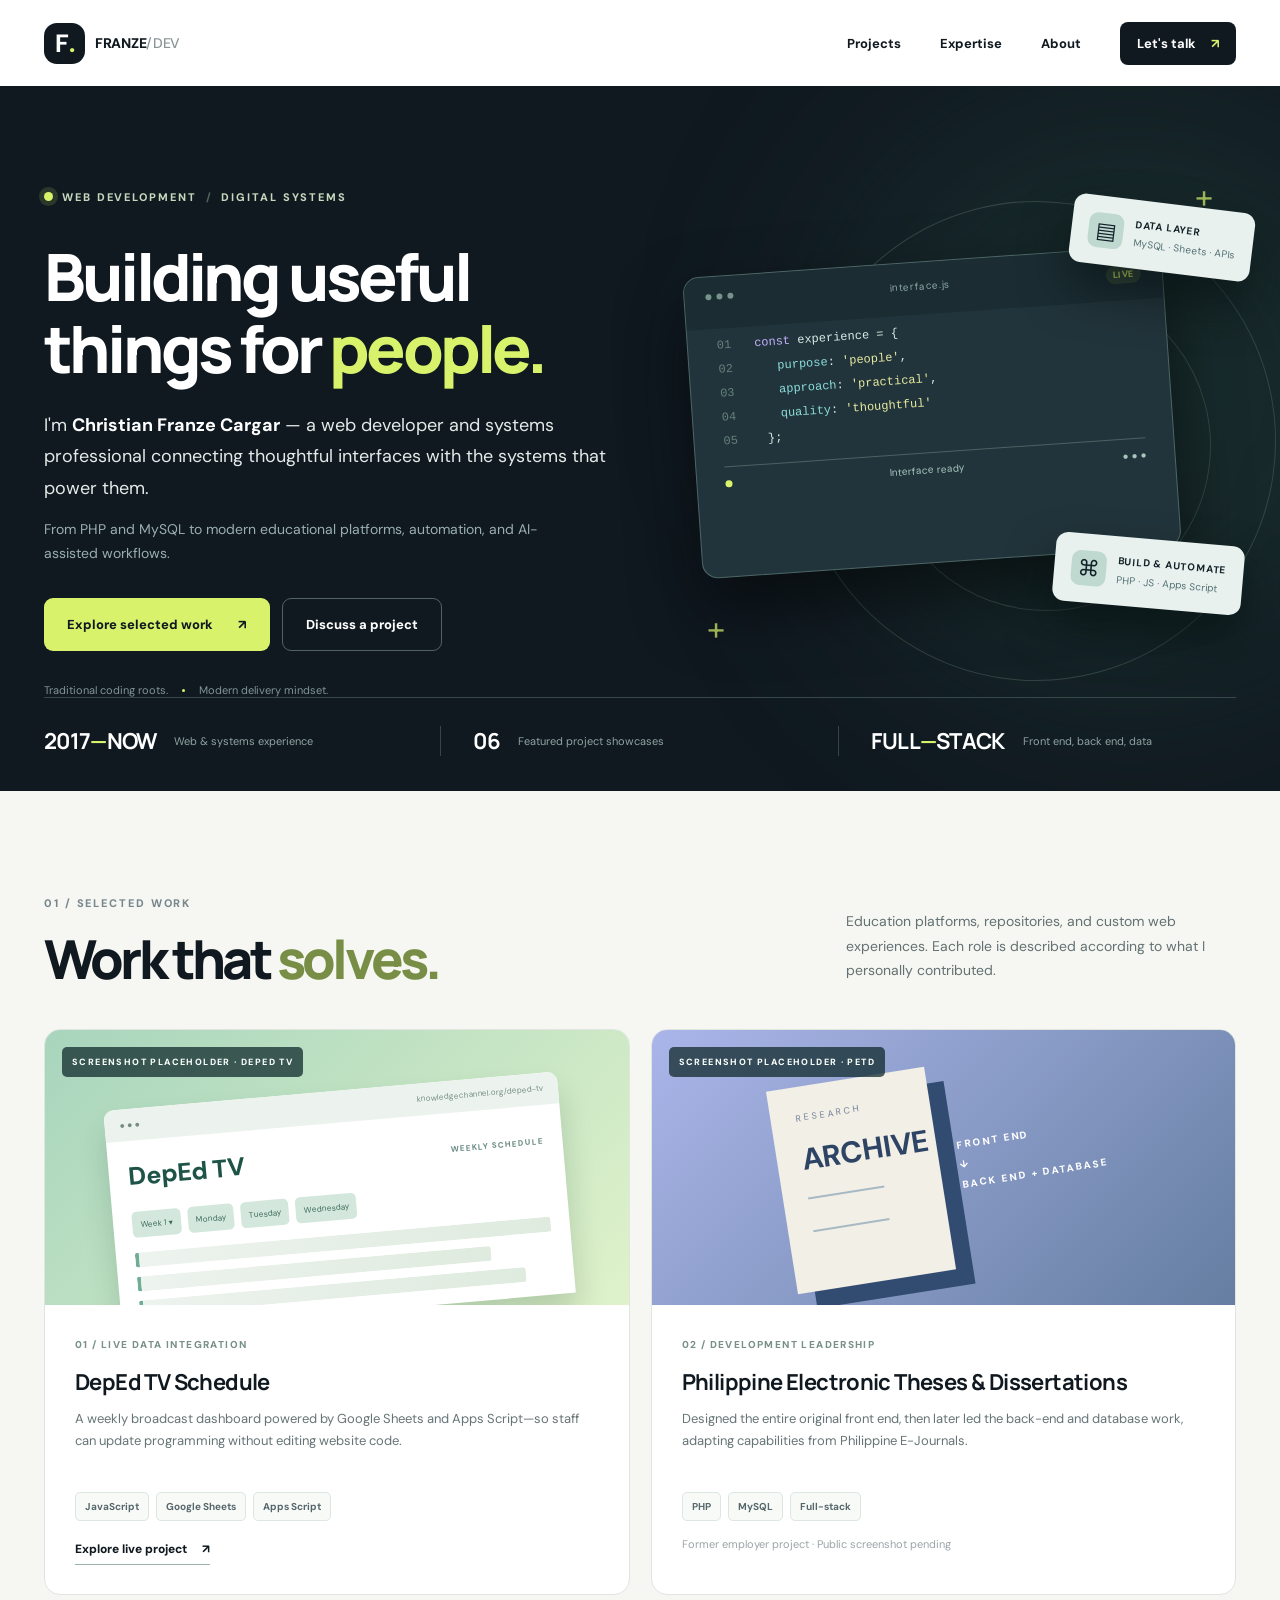
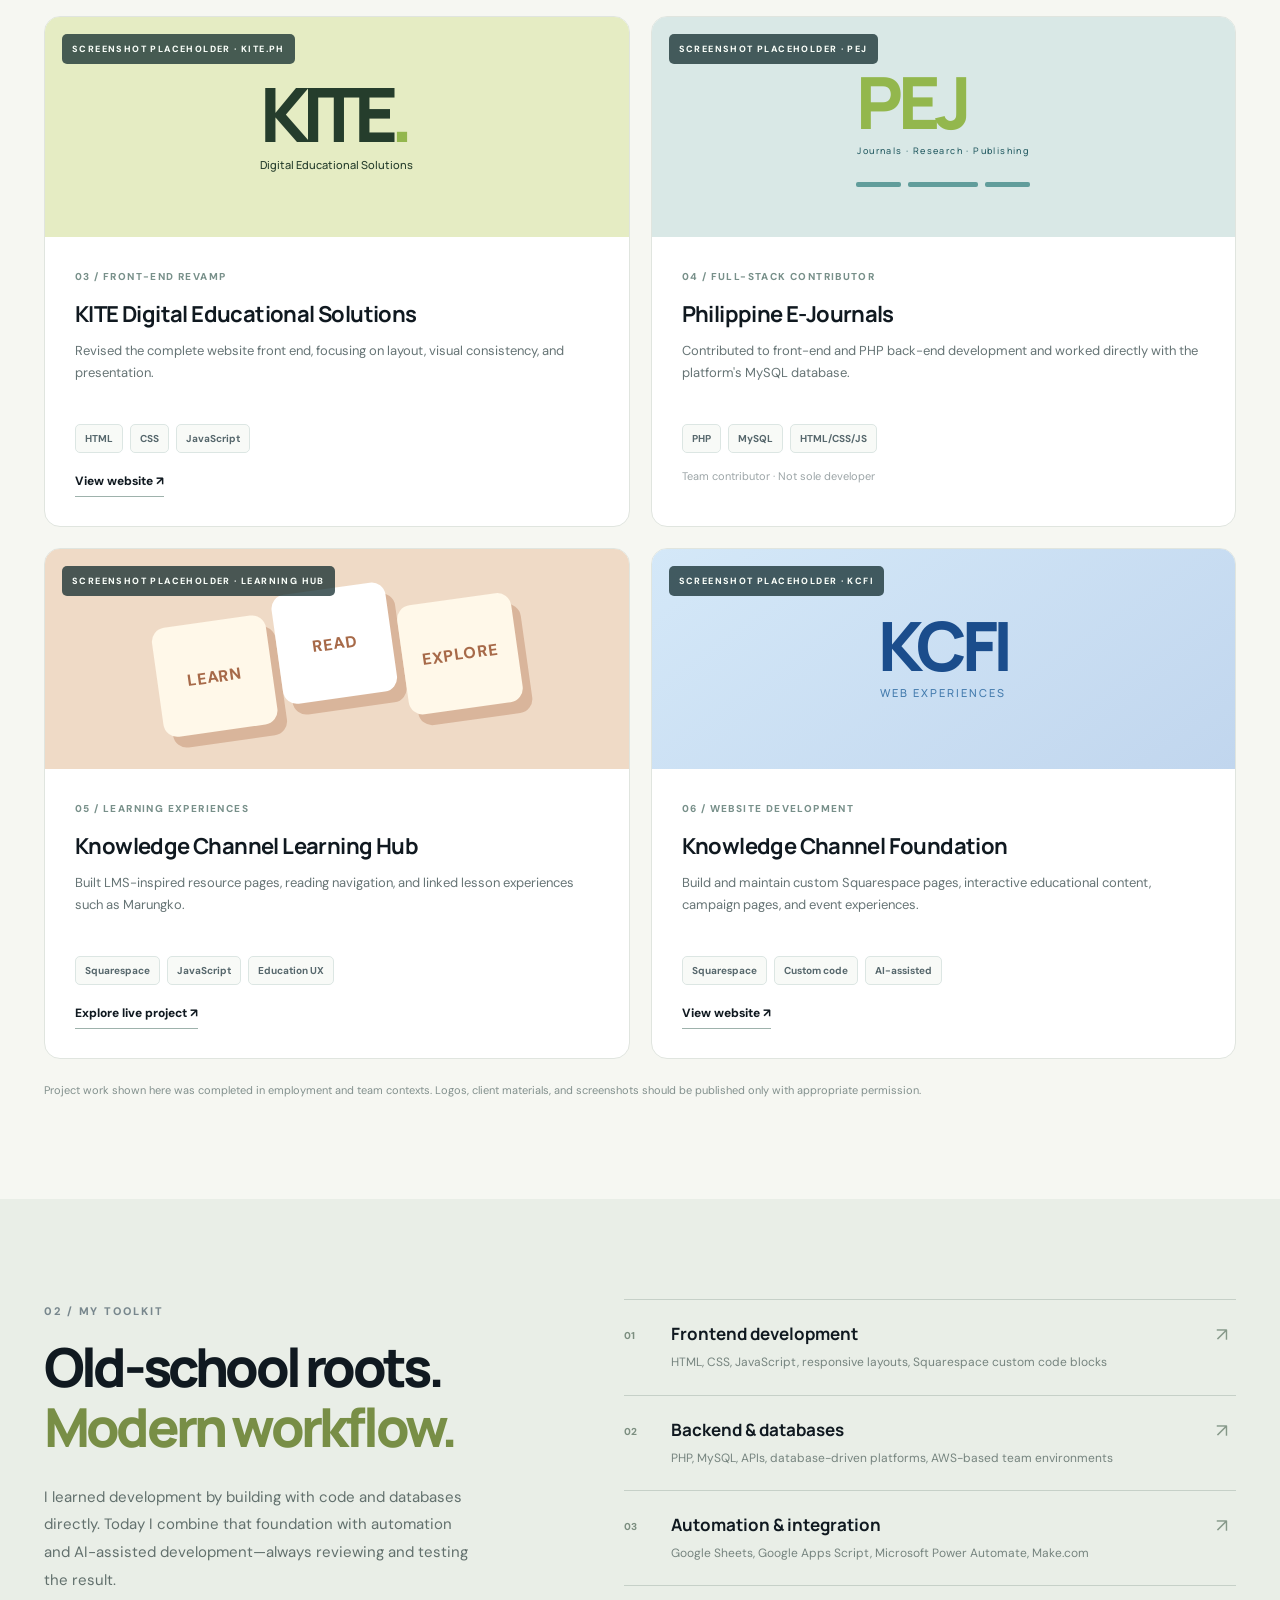
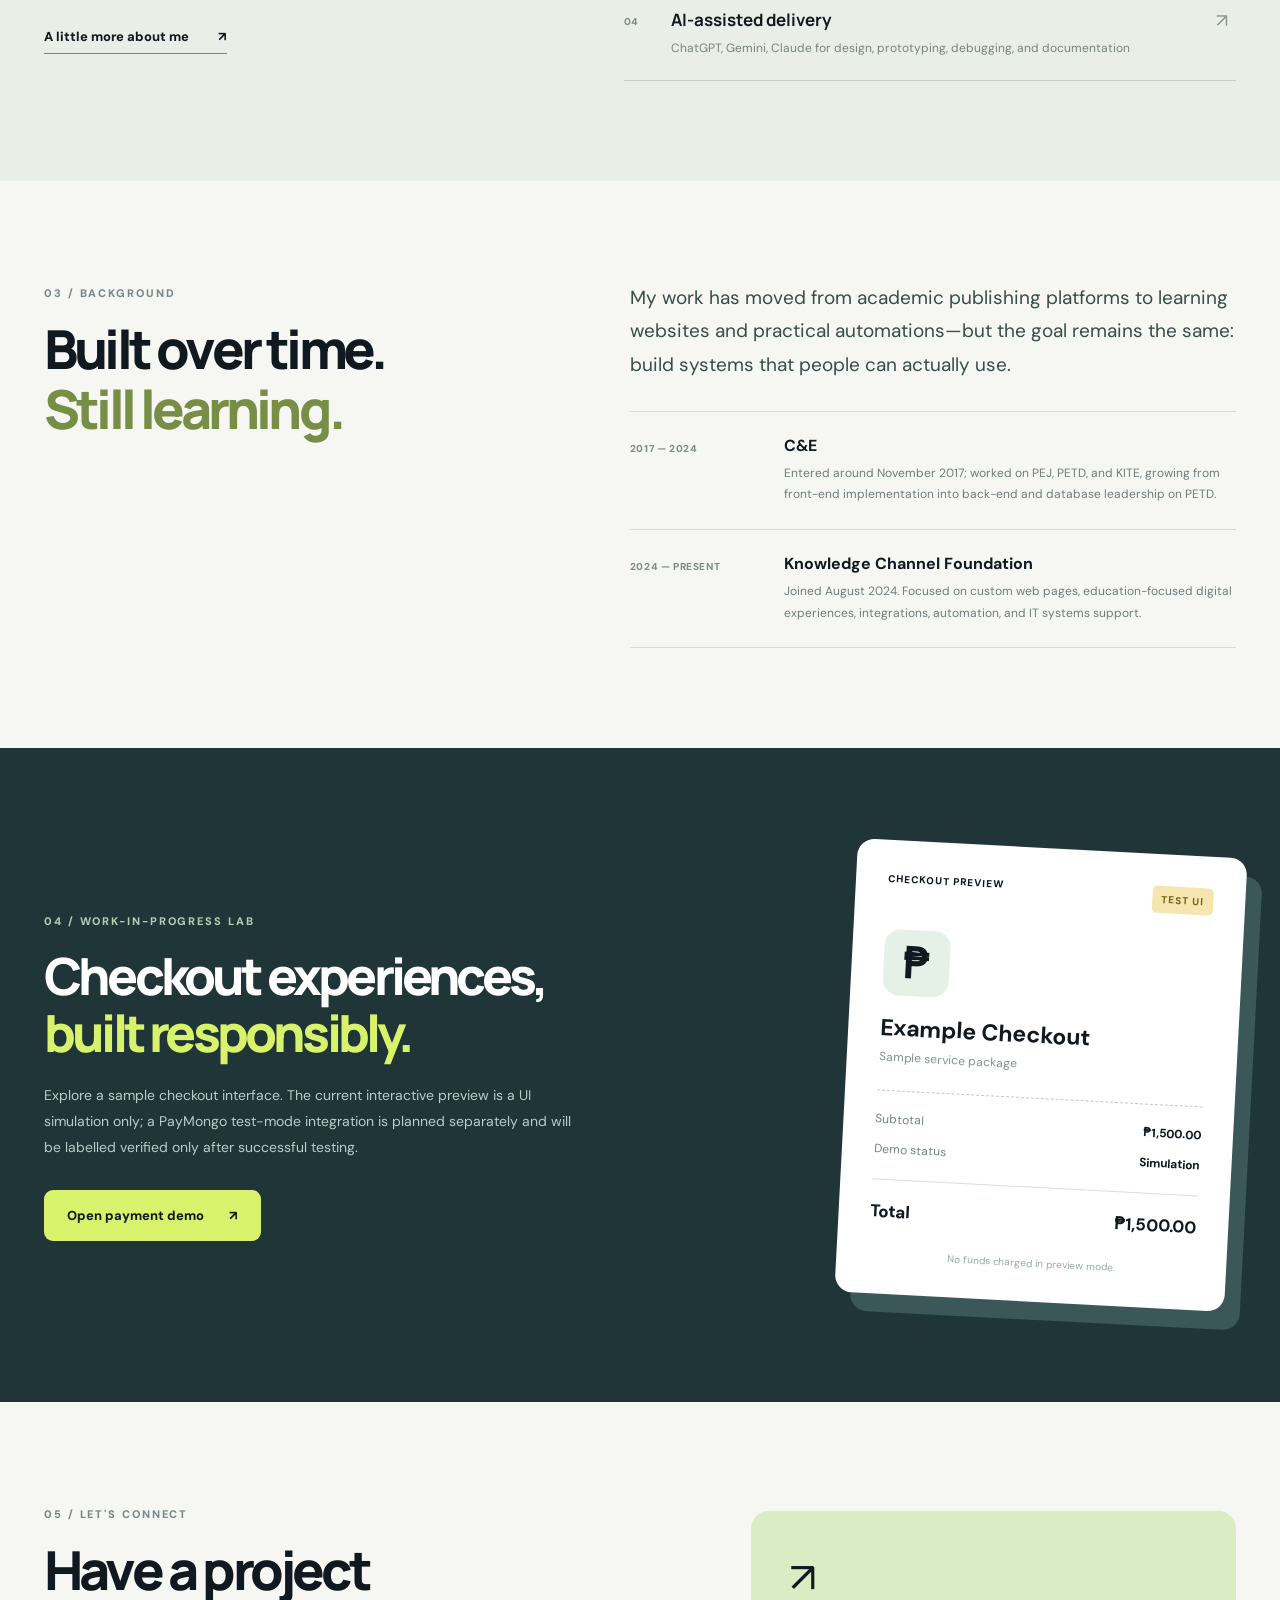
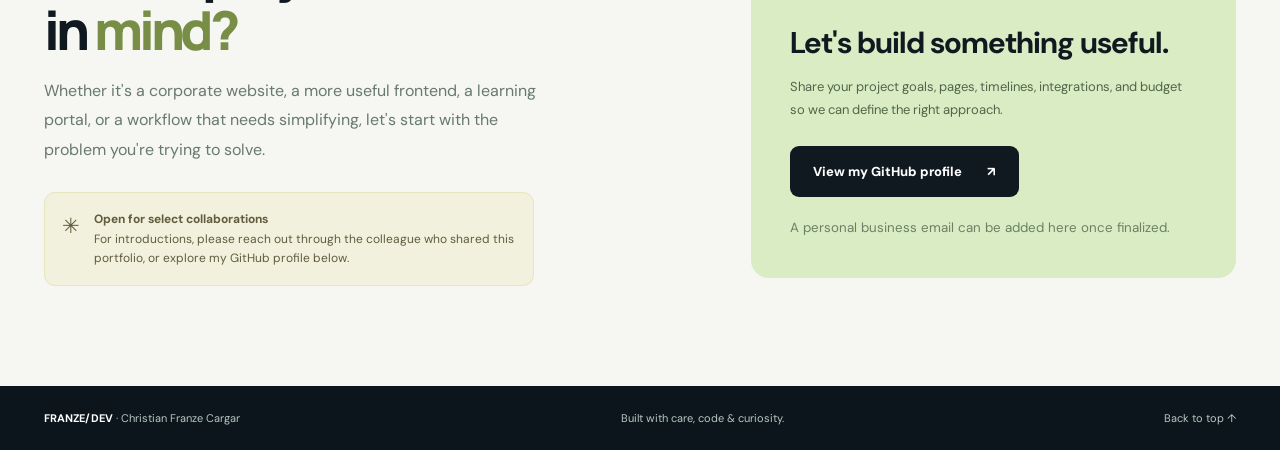
==== index.html @ 3c088926 "Initial portfolio website deployment" ====
<!doctype html>
<html lang="en">
<head>
  <meta charset="utf-8" />
  <meta name="viewport" content="width=device-width, initial-scale=1" />
  <meta name="theme-color" content="#101920" />
  <meta name="description" content="Christian Franze Cargar — web development, educational platforms, and automation. A selected portfolio of full-stack web work and digital systems." />
  <title>Christian Franze Cargar · Web Systems & Development</title>
  <link rel="stylesheet" href="assets/styles.css" />
  <script src="assets/main.js" defer></script>
</head>
<body>
  <a class="skip-link" href="#main">Skip to main content</a>
  <header class="site-header">
    <div class="shell header-inner">
      <a class="wordmark" href="#top" aria-label="Franze Cargar, home"><span class="brand-icon">F<span class="brand-dot">.</span></span><span>FRANZE<span class="thin">/DEV</span></span></a>
      <nav aria-label="Primary navigation" class="main-nav">
        <a href="#work">Projects</a>
        <a href="#expertise">Expertise</a>
        <a href="#about">About</a>
        <a class="nav-contact" href="#contact">Let's talk <span aria-hidden="true">↗</span></a>
      </nav>
      <button class="menu-toggle" type="button" aria-label="Open navigation" aria-expanded="false"><span></span><span></span><span></span></button>
    </div>
  </header>
  <main id="main">
    <section class="hero" id="top">
      <div class="shell hero-grid">
        <div class="hero-text">
          <div class="eyebrow"><span class="live-dot"></span> WEB DEVELOPMENT <span class="slash">/</span> DIGITAL SYSTEMS</div>
          <h1>Building useful<br/>things for <em>people.</em></h1>
          <p class="hero-lead">I'm <strong>Christian Franze Cargar</strong> — a web developer and systems professional connecting thoughtful interfaces with the systems that power them.</p>
          <p class="hero-sub">From PHP and MySQL to modern educational platforms, automation, and AI-assisted workflows.</p>
          <div class="hero-actions"><a class="btn btn-accent" href="#work">Explore selected work <span aria-hidden="true">↗</span></a><a class="btn btn-ghost" href="#contact">Discuss a project</a></div>
          <div class="hero-mini"><span>Traditional coding roots.</span><span class="mini-sep"></span><span>Modern delivery mindset.</span></div>
        </div>
        <div class="hero-art" aria-label="Illustration showing connected interfaces, automation and database layers">
          <div class="art-orbit orbit-one"></div><div class="art-orbit orbit-two"></div>
          <div class="visual-card visual-front"><div class="visual-top"><span class="tiny-dots"><i></i><i></i><i></i></span><span>interface.js</span><span class="lime-pill">LIVE</span></div><div class="code-line"><b>01</b><span class="code-purple">const</span> experience = {</div><div class="code-line"><b>02</b> &nbsp; <span class="code-blue">purpose</span>: <span class="code-yellow">'people'</span>,</div><div class="code-line"><b>03</b> &nbsp; <span class="code-blue">approach</span>: <span class="code-yellow">'practical'</span>,</div><div class="code-line"><b>04</b> &nbsp; <span class="code-blue">quality</span>: <span class="code-yellow">'thoughtful'</span></div><div class="code-line"><b>05</b> };</div><div class="visual-rule"></div><div class="visual-footer"><span class="signal"></span> Interface ready <span>● ● ●</span></div></div>
          <div class="visual-floating visual-database"><span class="bubble-icon">▤</span><div><strong>DATA LAYER</strong><small>MySQL · Sheets · APIs</small></div></div>
          <div class="visual-floating visual-build"><span class="bubble-icon">⌘</span><div><strong>BUILD & AUTOMATE</strong><small>PHP · JS · Apps Script</small></div></div>
          <span class="art-corner plus-one">+</span><span class="art-corner plus-two">+</span>
        </div>
      </div>
      <div class="shell metrics-bar" aria-label="Career highlights"><div><strong>2017<span>—</span>NOW</strong><small>Web & systems experience</small></div><div><strong>06</strong><small>Featured project showcases</small></div><div><strong>FULL<span>—</span>STACK</strong><small>Front end, back end, data</small></div></div>
    </section>

    <section id="work" class="section work-section">
      <div class="shell">
        <div class="section-top"><div><span class="section-kicker">01 / SELECTED WORK</span><h2>Work that <em>solves.</em></h2></div><p>Education platforms, repositories, and custom web experiences. Each role is described according to what I personally contributed.</p></div>
        <div class="featured-grid">
          <article class="project-card featured featured-green">
            <div class="project-preview preview-schedule"><div class="preview-label">SCREENSHOT PLACEHOLDER · DEPED TV</div><div class="schedule-faux"><div class="fake-browser"><span>● ● ●</span> <small>knowledgechannel.org/deped-tv</small></div><div class="fake-schedule-head">DepEd TV <span>WEEKLY SCHEDULE</span></div><div class="fake-filter"><i>Week 1 ▾</i><i>Monday</i><i>Tuesday</i><i>Wednesday</i></div><div class="fake-lines"><span></span><span></span><span></span></div></div></div>
            <div class="project-body"><span class="project-index">01 / LIVE DATA INTEGRATION</span><h3>DepEd TV Schedule</h3><p>A weekly broadcast dashboard powered by Google Sheets and Apps Script—so staff can update programming without editing website code.</p><div class="chipset"><span>JavaScript</span><span>Google Sheets</span><span>Apps Script</span></div><a class="project-link" target="_blank" rel="noopener noreferrer" href="https://www.knowledgechannel.org/deped-tv">Explore live project <span aria-hidden="true">↗</span></a></div>
          </article>
          <article class="project-card featured featured-blue">
            <div class="project-preview preview-petd"><div class="preview-label">SCREENSHOT PLACEHOLDER · PETD</div><div class="petd-symbol"><div class="petd-cover"><span>RESEARCH</span><strong>ARCHIVE</strong><div class="petd-lines"></div></div><div class="petd-side">FRONT END<br/>↓<br/>BACK END + DATABASE</div></div></div>
            <div class="project-body"><span class="project-index">02 / DEVELOPMENT LEADERSHIP</span><h3>Philippine Electronic Theses & Dissertations</h3><p>Designed the entire original front end, then later led the back-end and database work, adapting capabilities from Philippine E-Journals.</p><div class="chipset"><span>PHP</span><span>MySQL</span><span>Full-stack</span></div><span class="project-note">Former employer project · Public screenshot pending</span></div>
          </article>
        </div>
        <div class="projects-grid">
          <article class="project-card"><div class="project-preview preview-kite"><div class="preview-label">SCREENSHOT PLACEHOLDER · KITE.PH</div><div class="showcase-type">KITE<span>.</span><small>Digital Educational Solutions</small></div></div><div class="project-body"><span class="project-index">03 / FRONT-END REVAMP</span><h3>KITE Digital Educational Solutions</h3><p>Revised the complete website front end, focusing on layout, visual consistency, and presentation.</p><div class="chipset"><span>HTML</span><span>CSS</span><span>JavaScript</span></div><a href="https://kite.ph" target="_blank" rel="noopener noreferrer" class="project-link">View website ↗</a></div></article>
          <article class="project-card"><div class="project-preview preview-pej"><div class="preview-label">SCREENSHOT PLACEHOLDER · PEJ</div><div class="showcase-type research-type"><span>PEJ</span><small>Journals · Research · Publishing</small><div class="research-bars"><i></i><i></i><i></i></div></div></div><div class="project-body"><span class="project-index">04 / FULL-STACK CONTRIBUTOR</span><h3>Philippine E-Journals</h3><p>Contributed to front-end and PHP back-end development and worked directly with the platform's MySQL database.</p><div class="chipset"><span>PHP</span><span>MySQL</span><span>HTML/CSS/JS</span></div><span class="project-note">Team contributor · Not sole developer</span></div></article>
          <article class="project-card"><div class="project-preview preview-learning"><div class="preview-label">SCREENSHOT PLACEHOLDER · LEARNING HUB</div><div class="learning-tiles"><span>LEARN</span><span>READ</span><span>EXPLORE</span></div></div><div class="project-body"><span class="project-index">05 / LEARNING EXPERIENCES</span><h3>Knowledge Channel Learning Hub</h3><p>Built LMS-inspired resource pages, reading navigation, and linked lesson experiences such as Marungko.</p><div class="chipset"><span>Squarespace</span><span>JavaScript</span><span>Education UX</span></div><a href="https://www.knowledgechannel.org/learning-hub" target="_blank" rel="noopener noreferrer" class="project-link">Explore live project ↗</a></div></article>
          <article class="project-card"><div class="project-preview preview-kcfi"><div class="preview-label">SCREENSHOT PLACEHOLDER · KCFI</div><div class="showcase-type kcfi-type">KCFI<small>WEB EXPERIENCES</small></div></div><div class="project-body"><span class="project-index">06 / WEBSITE DEVELOPMENT</span><h3>Knowledge Channel Foundation</h3><p>Build and maintain custom Squarespace pages, interactive educational content, campaign pages, and event experiences.</p><div class="chipset"><span>Squarespace</span><span>Custom code</span><span>AI-assisted</span></div><a href="https://www.knowledgechannel.org" target="_blank" rel="noopener noreferrer" class="project-link">View website ↗</a></div></article>
        </div>
        <p class="portfolio-disclaimer">Project work shown here was completed in employment and team contexts. Logos, client materials, and screenshots should be published only with appropriate permission.</p>
      </div>
    </section>

    <section id="expertise" class="section expertise-section"><div class="shell expertise-layout"><div><span class="section-kicker">02 / MY TOOLKIT</span><h2>Old-school roots.<br/><em>Modern workflow.</em></h2><p>I learned development by building with code and databases directly. Today I combine that foundation with automation and AI-assisted development—always reviewing and testing the result.</p><a class="text-link" href="#about">A little more about me <span>↗</span></a></div><div class="expertise-list"><div class="skill-row"><span>01</span><div><h3>Frontend development</h3><p>HTML, CSS, JavaScript, responsive layouts, Squarespace custom code blocks</p></div><b>↗</b></div><div class="skill-row"><span>02</span><div><h3>Backend & databases</h3><p>PHP, MySQL, APIs, database-driven platforms, AWS-based team environments</p></div><b>↗</b></div><div class="skill-row"><span>03</span><div><h3>Automation & integration</h3><p>Google Sheets, Google Apps Script, Microsoft Power Automate, Make.com</p></div><b>↗</b></div><div class="skill-row"><span>04</span><div><h3>AI-assisted delivery</h3><p>ChatGPT, Gemini, Claude for design, prototyping, debugging, and documentation</p></div><b>↗</b></div></div></div></section>

    <section id="about" class="section about-section"><div class="shell about-grid"><div><span class="section-kicker">03 / BACKGROUND</span><h2>Built over time.<br/><em>Still learning.</em></h2></div><div><p class="about-lead">My work has moved from academic publishing platforms to learning websites and practical automations—but the goal remains the same: build systems that people can actually use.</p><div class="timeline"><div class="timeline-item"><span>2017 — 2024</span><div><h3>C&E</h3><p>Entered around November 2017; worked on PEJ, PETD, and KITE, growing from front-end implementation into back-end and database leadership on PETD.</p></div></div><div class="timeline-item"><span>2024 — PRESENT</span><div><h3>Knowledge Channel Foundation</h3><p>Joined August 2024. Focused on custom web pages, education-focused digital experiences, integrations, automation, and IT systems support.</p></div></div></div></div></div></section>

    <section class="section payment-strip" id="demo"><div class="shell demo-grid"><div><span class="section-kicker section-kicker-light">04 / WORK-IN-PROGRESS LAB</span><h2>Checkout experiences,<br/><em>built responsibly.</em></h2><p>Explore a sample checkout interface. The current interactive preview is a UI simulation only; a PayMongo test-mode integration is planned separately and will be labelled verified only after successful testing.</p><a class="btn btn-accent" href="payment-demo/">Open payment demo <span aria-hidden="true">↗</span></a></div><div class="demo-receipt"><div class="receipt-head"><span>CHECKOUT PREVIEW</span><span class="test-status">TEST UI</span></div><div class="receipt-symbol">₱</div><h3>Example Checkout</h3><p>Sample service package</p><div class="receipt-divider"></div><div class="receipt-line"><span>Subtotal</span><strong>₱1,500.00</strong></div><div class="receipt-line"><span>Demo status</span><strong>Simulation</strong></div><div class="receipt-total"><span>Total</span><strong>₱1,500.00</strong></div><div class="receipt-foot">No funds charged in preview mode.</div></div></div></section>

    <section class="section contact-section" id="contact"><div class="shell contact-layout"><div><span class="section-kicker">05 / LET'S CONNECT</span><h2>Have a project<br/>in <em>mind?</em></h2><p>Whether it's a corporate website, a more useful frontend, a learning portal, or a workflow that needs simplifying, let's start with the problem you're trying to solve.</p><div class="contact-warning"><span aria-hidden="true">✳</span><div><strong>Open for select collaborations</strong><br/>For introductions, please reach out through the colleague who shared this portfolio, or explore my GitHub profile below.</div></div></div><div class="contact-card"><div class="contact-card-icon">↗</div><h3>Let's build something useful.</h3><p>Share your project goals, pages, timelines, integrations, and budget so we can define the right approach.</p><a href="https://github.com/Franze-Cargar" target="_blank" rel="noopener noreferrer" class="btn btn-dark">View my GitHub profile <span>↗</span></a><small>A personal business email can be added here once finalized.</small></div></div></section>
  </main>
  <footer class="footer"><div class="shell footer-inner"><span><strong>FRANZE/DEV</strong> · Christian Franze Cargar</span><span>Built with care, code & curiosity.</span><a href="#top">Back to top ↑</a></div></footer>
</body>
</html>
---- assets/styles.css ----
@import url('https://fonts.googleapis.com/css2?family=DM+Sans:wght@400;500;600;700;800&family=Manrope:wght@400;500;600;700;800&display=swap');
:root{--ink:#101920;--navy:#142128;--lime:#d8f36b;--paper:#f6f7f2;--muted:#637077;--line:#dce2dd;--white:#fff;--radius:24px;scroll-behavior:smooth}
*{box-sizing:border-box}body{margin:0;color:var(--ink);background:var(--paper);font-family:'DM Sans',Arial,sans-serif;-webkit-font-smoothing:antialiased}a{color:inherit;text-decoration:none}button{font:inherit}.shell{width:min(1200px,calc(100% - 88px));margin:0 auto}.skip-link{position:absolute;top:-100px;background:var(--lime);color:var(--ink);padding:12px;z-index:99}.skip-link:focus{top:0}a:focus-visible,button:focus-visible{outline:3px solid #8baf2f;outline-offset:4px}
.site-header{height:86px;position:relative;z-index:20;background:#fff}.header-inner{display:flex;align-items:center;justify-content:space-between;height:100%}.wordmark{display:inline-flex;align-items:center;gap:10px;font-weight:800;font-size:14px;letter-spacing:-.3px}.brand-icon{width:41px;height:41px;display:flex;align-items:center;justify-content:center;border-radius:13px;background:var(--ink);color:white;font-size:25px}.brand-dot{color:var(--lime)}.thin{font-weight:500;color:#8a9495}.main-nav{display:flex;gap:39px;align-items:center}.main-nav>a{font-size:13px;font-weight:700}.main-nav>a:hover{color:#6d842e}.main-nav .nav-contact{background:var(--ink);color:white;padding:13px 17px;border-radius:8px}.nav-contact span{margin-left:12px;color:var(--lime)}.menu-toggle{display:none}
.hero{background:var(--ink);color:#fff;overflow:hidden;padding:85px 0 0;position:relative}.hero::before{content:'';position:absolute;width:600px;height:600px;border-radius:50%;background:#2f5a4b44;filter:blur(100px);right:-150px;top:10px;pointer-events:none}.hero-grid{display:grid;grid-template-columns:1.06fr .94fr;min-height:510px;position:relative;gap:35px}.hero-text{position:relative;z-index:2;padding-top:14px}.eyebrow,.section-kicker{display:inline-flex;align-items:center;gap:9px;font-size:11px;font-weight:800;letter-spacing:1.9px;text-transform:uppercase;color:#78878d}.eyebrow{color:#c5d7bd}.live-dot{width:9px;height:9px;border-radius:50%;background:var(--lime);box-shadow:0 0 0 5px #d8f36b22}.slash{color:#51665d}.hero h1,h2{font-family:Manrope,Arial,sans-serif;letter-spacing:-3.8px;line-height:1.11}.hero h1{font-size:clamp(45px,5.1vw,76px);margin:34px 0 25px;font-weight:800;white-space:nowrap}.hero h1 em,.section h2 em{font-style:normal;color:var(--lime)}.hero-lead{max-width:565px;font-size:18px;line-height:1.75;color:#e3eae8;margin:0 0 14px}.hero-lead strong{color:white}.hero-sub{color:#9aafad;font-size:14px;line-height:1.7;max-width:515px;margin:0}.hero-actions{display:flex;gap:12px;margin:32px 0}.btn{display:inline-flex;align-items:center;justify-content:center;gap:25px;padding:17px 23px;border-radius:9px;font-size:13px;font-weight:800;transition:transform .2s,background .2s}.btn:hover{transform:translateY(-2px)}.btn-accent{background:var(--lime);color:var(--ink)}.btn-accent:hover{background:#e7ff8b}.btn-ghost{border:1px solid #516266;color:white}.btn-ghost:hover{background:#ffffff16}.hero-mini{display:flex;gap:14px;color:#819593;font-size:11px;align-items:center}.mini-sep{height:3px;width:3px;border-radius:50%;background:var(--lime)}
.hero-art{position:relative;min-height:470px;align-self:stretch}.art-orbit{position:absolute;border:1px solid #435850;border-radius:50%;transform:rotate(30deg);opacity:.65}.orbit-one{width:480px;height:480px;top:30px;right:-40px}.orbit-two{width:330px;height:330px;top:110px;right:25px}.visual-card{position:absolute;top:90px;left:0;width:min(100%,480px);height:302px;background:#22343b;border:1px solid #4c6666;border-radius:16px;box-shadow:0 30px 65px #0008;transform:rotate(-4deg);overflow:hidden}.visual-top{display:flex;justify-content:space-between;padding:17px 21px;background:#1b2d33;font-size:10px;color:#8da6a4;letter-spacing:.6px}.tiny-dots{display:flex;gap:5px}.tiny-dots i{width:6px;height:6px;background:#75928b;border-radius:50%;display:block}.lime-pill{border-radius:30px;background:#d8f36b22;color:var(--lime);font-size:9px;padding:3px 7px;font-weight:800}.code-line{padding:10px 29px 0;font-family:Consolas,monospace;color:#d9ebe7;white-space:nowrap;font-size:12px}.code-line:first-of-type{margin-top:15px}.code-line b{color:#65817c;font-weight:400;margin-right:23px}.code-purple{color:#c3b0ff}.code-blue{color:#8bdddb}.code-yellow{color:#e7eaa0}.visual-rule{height:1px;background:#4b6163;margin:18px 28px 10px}.visual-footer{font-size:10px;padding:0 28px;color:#a7c5bd;display:flex;align-items:center;gap:8px;justify-content:space-between}.signal{width:7px;height:7px;border-radius:50%;background:var(--lime)}.visual-floating{position:absolute;display:flex;gap:11px;align-items:center;padding:17px;border-radius:12px;background:#e8f1ee;color:#132229;box-shadow:0 25px 45px #07101199}.visual-floating strong{display:block;font-size:10px;letter-spacing:.8px}.visual-floating small{font-size:10px;color:#547074}.visual-database{top:32px;right:-17px;transform:rotate(7deg)}.visual-build{bottom:89px;right:-7px;transform:rotate(5deg)}.bubble-icon{width:35px;height:35px;border-radius:9px;background:#bfd9d0;display:grid;place-items:center;font-size:22px}.art-corner{position:absolute;color:var(--lime);font-size:33px;opacity:.7}.plus-one{left:15px;bottom:47px}.plus-two{right:23px;top:4px}.metrics-bar{display:grid;grid-template-columns:repeat(3,1fr);border-top:1px solid #37484b;position:relative;z-index:2;padding:28px 0 35px}.metrics-bar>div{display:flex;align-items:center;gap:18px;border-right:1px solid #34454b;padding-left:32px}.metrics-bar>div:first-child{padding-left:0}.metrics-bar>div:last-child{border:0}.metrics-bar strong{font-family:Manrope;font-size:22px;letter-spacing:-.7px}.metrics-bar strong span{color:var(--lime)}.metrics-bar small{color:#8fa4a1;font-size:11px;line-height:1.35}
.section{padding:100px 0}.section-top{display:flex;justify-content:space-between;gap:60px;align-items:end;margin-bottom:40px}.section h2{font-size:clamp(40px,4.2vw,57px);margin:17px 0 0;font-weight:800}.section h2 em{color:#788e46}.section-top p{max-width:390px;margin:0 0 6px;color:#637173;line-height:1.75;font-size:14px}.featured-grid{display:grid;grid-template-columns:repeat(2,1fr);gap:21px}.projects-grid{display:grid;grid-template-columns:repeat(2,1fr);gap:21px;margin-top:21px}.project-card{background:white;border:1px solid #e0e5df;border-radius:16px;overflow:hidden;transition:transform .25s,box-shadow .25s}.project-card:hover{transform:translateY(-5px);box-shadow:0 24px 40px #0f1f1820}.project-preview{height:220px;position:relative;overflow:hidden;display:flex;justify-content:center;align-items:center}.featured .project-preview{height:275px}.preview-label{position:absolute;top:17px;left:17px;z-index:5;font-size:9px;font-weight:800;letter-spacing:1.4px;border-radius:5px;padding:9px 10px;color:#fafffa;background:#10292cbd}.preview-schedule{background:linear-gradient(135deg,#a8d5bd,#dff2ca)}.schedule-faux{background:white;width:78%;border-radius:10px 10px 0 0;transform:rotate(-5deg) translateY(35px);box-shadow:0 20px 30px #13351f2e;min-height:210px;overflow:hidden}.fake-browser{background:#ecf3ee;font-size:9px;padding:10px 15px;display:flex;justify-content:space-between;color:#768d86}.fake-browser small{font-size:8px}.fake-schedule-head{padding:19px;font-size:25px;color:#1e5448;font-weight:800;display:flex;justify-content:space-between;align-items:center}.fake-schedule-head span{font-size:8px;letter-spacing:1px;color:#6c8c85}.fake-filter{display:flex;gap:7px;padding:0 19px}.fake-filter i{background:#d4e7dc;padding:8px;font-style:normal;border-radius:5px;font-size:8px;color:#3b6b5a}.fake-lines{display:grid;gap:9px;padding:15px 19px}.fake-lines span{height:15px;background:linear-gradient(90deg,#edf3ee,#dfebdf);border-left:4px solid #70ad96;border-radius:3px}.fake-lines span:nth-child(2){width:85%}.fake-lines span:nth-child(3){width:93%}.preview-petd{background:linear-gradient(135deg,#aab5e9,#657ea1)}.petd-symbol{display:flex;align-items:center;gap:20px;transform:rotate(-9deg)}.petd-cover{height:205px;width:160px;background:#f2efe7;box-shadow:17px 17px 0 #324b70;padding:25px;display:flex;flex-direction:column}.petd-cover span{font-size:9px;letter-spacing:3px;color:#718198}.petd-cover strong{font-size:30px;line-height:1.2;color:#2e4464;margin-top:18px}.petd-lines{width:70%;height:35px;border-top:2px solid #a7bac4;border-bottom:2px solid #a7bac4;margin-top:20px}.petd-side{font-size:10px;color:white;font-weight:800;letter-spacing:2px;line-height:2}.project-body{padding:27px 30px 29px}.project-index{font-size:10px;letter-spacing:1.4px;color:#78908a;font-weight:800}.project-body h3{font-family:Manrope;font-size:22px;line-height:1.32;letter-spacing:-.6px;margin:15px 0 11px}.project-body p{line-height:1.7;color:#667475;font-size:13px;margin:0;min-height:65px}.chipset{display:flex;gap:7px;flex-wrap:wrap;margin:19px 0 16px}.chipset span{font-size:10px;color:#56676c;border:1px solid #dce6e3;border-radius:5px;padding:7px 9px;font-weight:700;background:#f8faf7}.project-link{display:inline-flex;font-size:12px;font-weight:800;gap:15px;border-bottom:1px solid #9eb2ac;padding-bottom:7px}.project-link:hover{color:#5f8336}.project-note{color:#9ca5a7;font-size:11px;display:block;margin:4px 0}.preview-kite{background:#e5ecc3}.showcase-type{font-weight:800;font-family:Manrope;font-size:75px;letter-spacing:-8px;color:#253d2c;line-height:1}.showcase-type>span{color:#93b74d}.showcase-type small{display:block;font-size:11px;letter-spacing:0;font-weight:500;text-align:center;margin:8px 0}.preview-pej{background:#d9e8e6}.research-type{font-size:72px;letter-spacing:-5px;color:#275d64;display:flex;flex-direction:column}.research-type small{font-size:9px;letter-spacing:1.4px}.research-bars{display:flex;gap:7px;margin:19px auto 0}.research-bars i{height:5px;width:45px;border-radius:2px;background:#619d9b}.research-bars i:nth-child(2){width:70px}.preview-learning{background:#efdac6}.learning-tiles{display:flex;gap:8px;transform:rotate(-8deg)}.learning-tiles span{display:grid;place-items:center;background:#fff8e9;border-radius:14px;box-shadow:8px 12px 0 #ba82616b;width:115px;height:110px;font-weight:800;letter-spacing:1px;color:#a76a49}.learning-tiles span:nth-child(2){transform:translateY(-16px);background:#fff}.learning-tiles span:nth-child(3){transform:translateY(12px)}.preview-kcfi{background:linear-gradient(145deg,#d4e8f8,#c1d6ee)}.kcfi-type{color:#1b4d8c;font-size:68px;letter-spacing:-5px}.kcfi-type small{letter-spacing:2px;color:#457cae}.portfolio-disclaimer{font-size:11px;color:#82908d;line-height:1.6;margin:23px 0 0}
.expertise-section{background:#e9eee7}.expertise-layout{display:grid;grid-template-columns:.9fr 1.1fr;gap:80px}.expertise-layout>div:first-child>p{font-size:15px;line-height:1.85;color:#62706d;margin:27px 0 30px;max-width:430px}.text-link{font-size:13px;font-weight:800;border-bottom:1px solid #718774;padding-bottom:8px}.text-link span{margin-left:26px}.expertise-list{border-top:1px solid #c6d0c8}.skill-row{display:grid;grid-template-columns:35px 1fr 20px;gap:12px;padding:22px 0;border-bottom:1px solid #c6d0c8}.skill-row>span{color:#7c8e80;font-size:10px;font-weight:800;margin-top:7px}.skill-row h3{font-size:17px;margin:0 0 8px;font-family:Manrope}.skill-row p{color:#76847f;margin:0;font-size:12px;line-height:1.6}.skill-row b{font-size:19px;font-weight:400;color:#869889}
.about-grid{display:grid;grid-template-columns:.9fr 1.1fr;gap:90px}.about-lead{font-size:19px;line-height:1.75;margin:0 0 30px;color:#374c4b}.timeline{border-top:1px solid #d2ddd6}.timeline-item{display:grid;grid-template-columns:130px 1fr;gap:24px;padding:23px 0;border-bottom:1px solid #d2ddd6}.timeline-item>span{font-size:10px;color:#7b8c85;font-weight:800;letter-spacing:.6px;margin-top:7px}.timeline-item h3{font-size:16px;margin:0 0 7px}.timeline-item p{font-size:12px;line-height:1.8;color:#6e7c7c;margin:0}
.payment-strip{background:#203537;color:#fff;overflow:hidden}.section-kicker-light{color:#b5cbb6}.payment-strip h2{font-size:clamp(38px,4vw,55px)}.payment-strip h2 em{color:var(--lime)}.demo-grid{display:grid;grid-template-columns:1fr .75fr;gap:70px;align-items:center}.demo-grid>div:first-child p{color:#b8cdca;line-height:1.85;max-width:540px;font-size:14px;margin:22px 0 30px}.demo-receipt{margin-left:auto;max-width:390px;width:100%;background:white;color:var(--ink);border-radius:17px;padding:32px;box-shadow:16px 18px 0 #3b5758;transform:rotate(3deg)}.receipt-head{display:flex;justify-content:space-between;font-weight:800;font-size:10px;letter-spacing:1px}.test-status{background:#f5e5af;color:#7c6418;padding:7px 9px;border-radius:5px}.receipt-symbol{font-size:42px;background:#e5f1e6;width:66px;height:66px;border-radius:16px;display:grid;place-items:center;margin:30px 0 17px;font-weight:800}.demo-receipt h3{font-size:23px;margin:0 0 7px}.demo-receipt p{font-size:12px;color:#81918f;margin:0}.receipt-divider{border-top:1px dashed #bdcbc6;margin:25px 0 20px}.receipt-line,.receipt-total{display:flex;justify-content:space-between;align-items:center;font-size:12px;margin:14px 0}.receipt-line span{color:#72847d}.receipt-total{border-top:1px solid #d6e0db;margin-top:22px;padding-top:20px;font-size:17px;font-weight:800}.receipt-foot{font-size:10px;text-align:center;color:#98a9a4;margin-top:27px}
.contact-layout{display:grid;grid-template-columns:1fr .8fr;gap:100px;align-items:center}.contact-layout>div:first-child>p{color:#687873;line-height:1.85;max-width:500px}.contact-warning{display:flex;align-items:flex-start;gap:14px;background:#f1f1dd;border:1px solid #e6e5bd;border-radius:11px;padding:17px;color:#605c3d;font-size:12px;line-height:1.6;max-width:490px;margin-top:28px}.contact-warning span{font-size:21px}.contact-card{padding:39px;background:#d9ecc3;border-radius:18px}.contact-card-icon{font-size:42px;margin-bottom:18px}.contact-card h3{font-size:30px;letter-spacing:-1px;line-height:1.3;margin:0 0 13px}.contact-card p{font-size:13px;line-height:1.8;color:#50664a;margin:0 0 25px}.btn-dark{background:var(--ink);color:white}.contact-card small{display:block;margin-top:20px;color:#6a8165;line-height:1.6}
.footer{background:#0c151b;color:#b7c8c6;padding:25px 0}.footer-inner{display:flex;justify-content:space-between;gap:20px;font-size:11px}.footer-inner strong{color:#fff}.footer a:hover{color:var(--lime)}
@media(max-width:1040px){.shell{width:min(100% - 48px,1200px)}.hero h1{font-size:clamp(40px,5vw,58px)}.hero-art{transform:scale(.85);transform-origin:center left}.visual-database{right:-45px}.hero-grid{gap:0}.hero-lead{font-size:16px}.expertise-layout,.about-grid{gap:45px}}
@media(max-width:760px){.shell{width:calc(100% - 38px)}.site-header{height:72px}.menu-toggle{display:flex;width:42px;height:42px;background:#f3f5ef;border:0;border-radius:8px;flex-direction:column;gap:5px;align-items:center;justify-content:center}.menu-toggle span{height:2px;width:18px;background:#18302d}.main-nav{display:none;position:absolute;top:72px;left:0;width:100%;background:white;padding:20px 22px;flex-direction:column;align-items:stretch;gap:19px;box-shadow:0 12px 14px #0002}.main-nav.open{display:flex}.main-nav .nav-contact{width:max-content}.hero{padding:55px 0 0}.hero-grid{display:flex;flex-direction:column;min-height:0}.hero h1{font-size:clamp(40px,9vw,66px);white-space:normal;letter-spacing:-2.6px}.hero-text{padding-top:0}.hero-art{margin-top:25px;min-height:350px;transform:scale(.78);transform-origin:top left;width:118%}.visual-card{top:40px}.visual-build{bottom:22px}.visual-database{right:9px;top:5px}.metrics-bar{padding:18px 0;gap:8px}.metrics-bar>div{flex-direction:column;align-items:start;padding-left:9px;gap:2px}.metrics-bar strong{font-size:14px}.metrics-bar small{font-size:9px}.section{padding:70px 0}.section-top,.expertise-layout,.about-grid,.demo-grid,.contact-layout{display:grid;grid-template-columns:1fr;gap:28px}.section-top{margin-bottom:30px}.section h2{letter-spacing:-2px;font-size:clamp(37px,8vw,49px)}.featured-grid,.projects-grid{grid-template-columns:1fr}.featured .project-preview{height:235px}.project-preview{height:205px}.expertise-layout{gap:40px}.demo-receipt{margin:15px auto 10px;transform:rotate(1.5deg)}.contact-layout{gap:35px}.footer-inner{flex-wrap:wrap;justify-content:start}.about-lead{font-size:16px}}
@media(max-width:400px){.hero-actions{flex-wrap:wrap}.btn{width:100%}.hero-art{transform:scale(.67);min-height:300px;width:140%}.hero-mini{flex-wrap:wrap}.learning-tiles span{width:97px;height:90px}.timeline-item{grid-template-columns:105px 1fr;gap:10px}.fake-schedule-head{font-size:21px}}
@media(prefers-reduced-motion:reduce){:root{scroll-behavior:auto}*,*:before,*:after{transition:none!important;animation:none!important}}
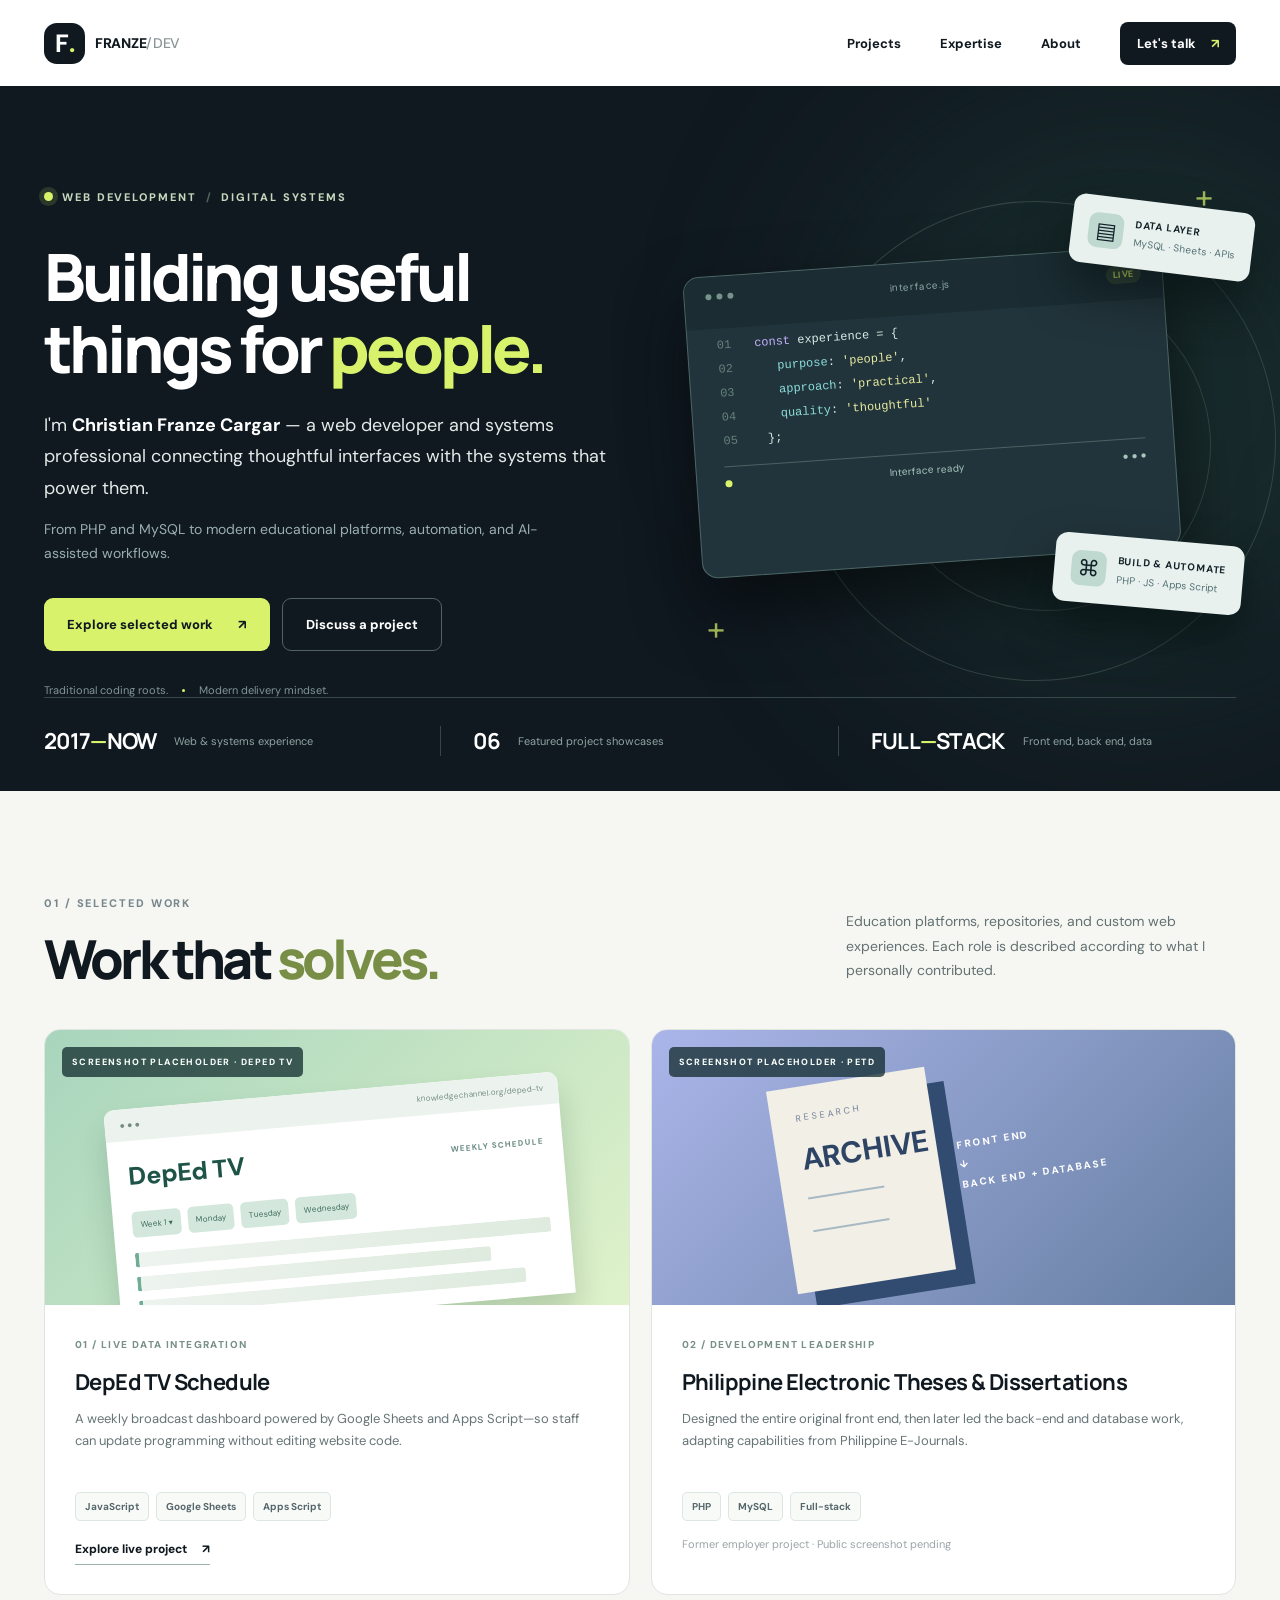
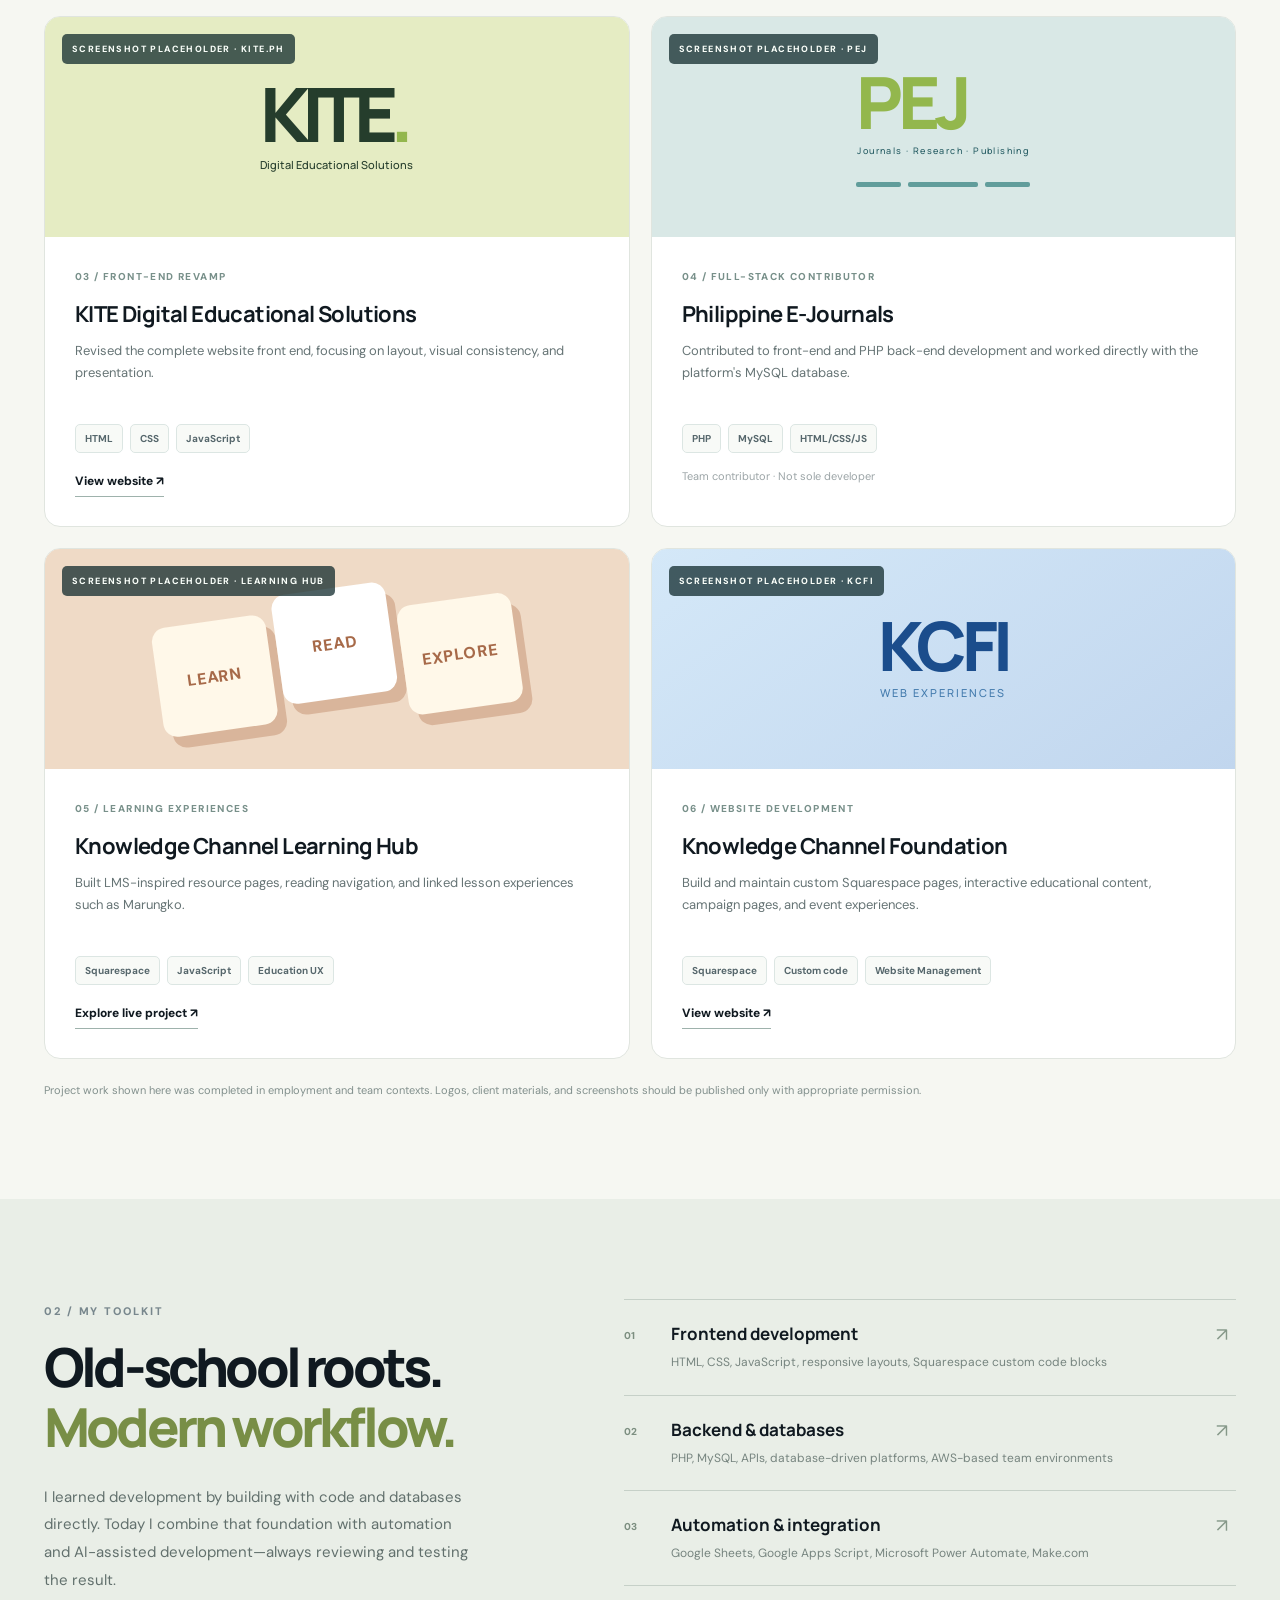
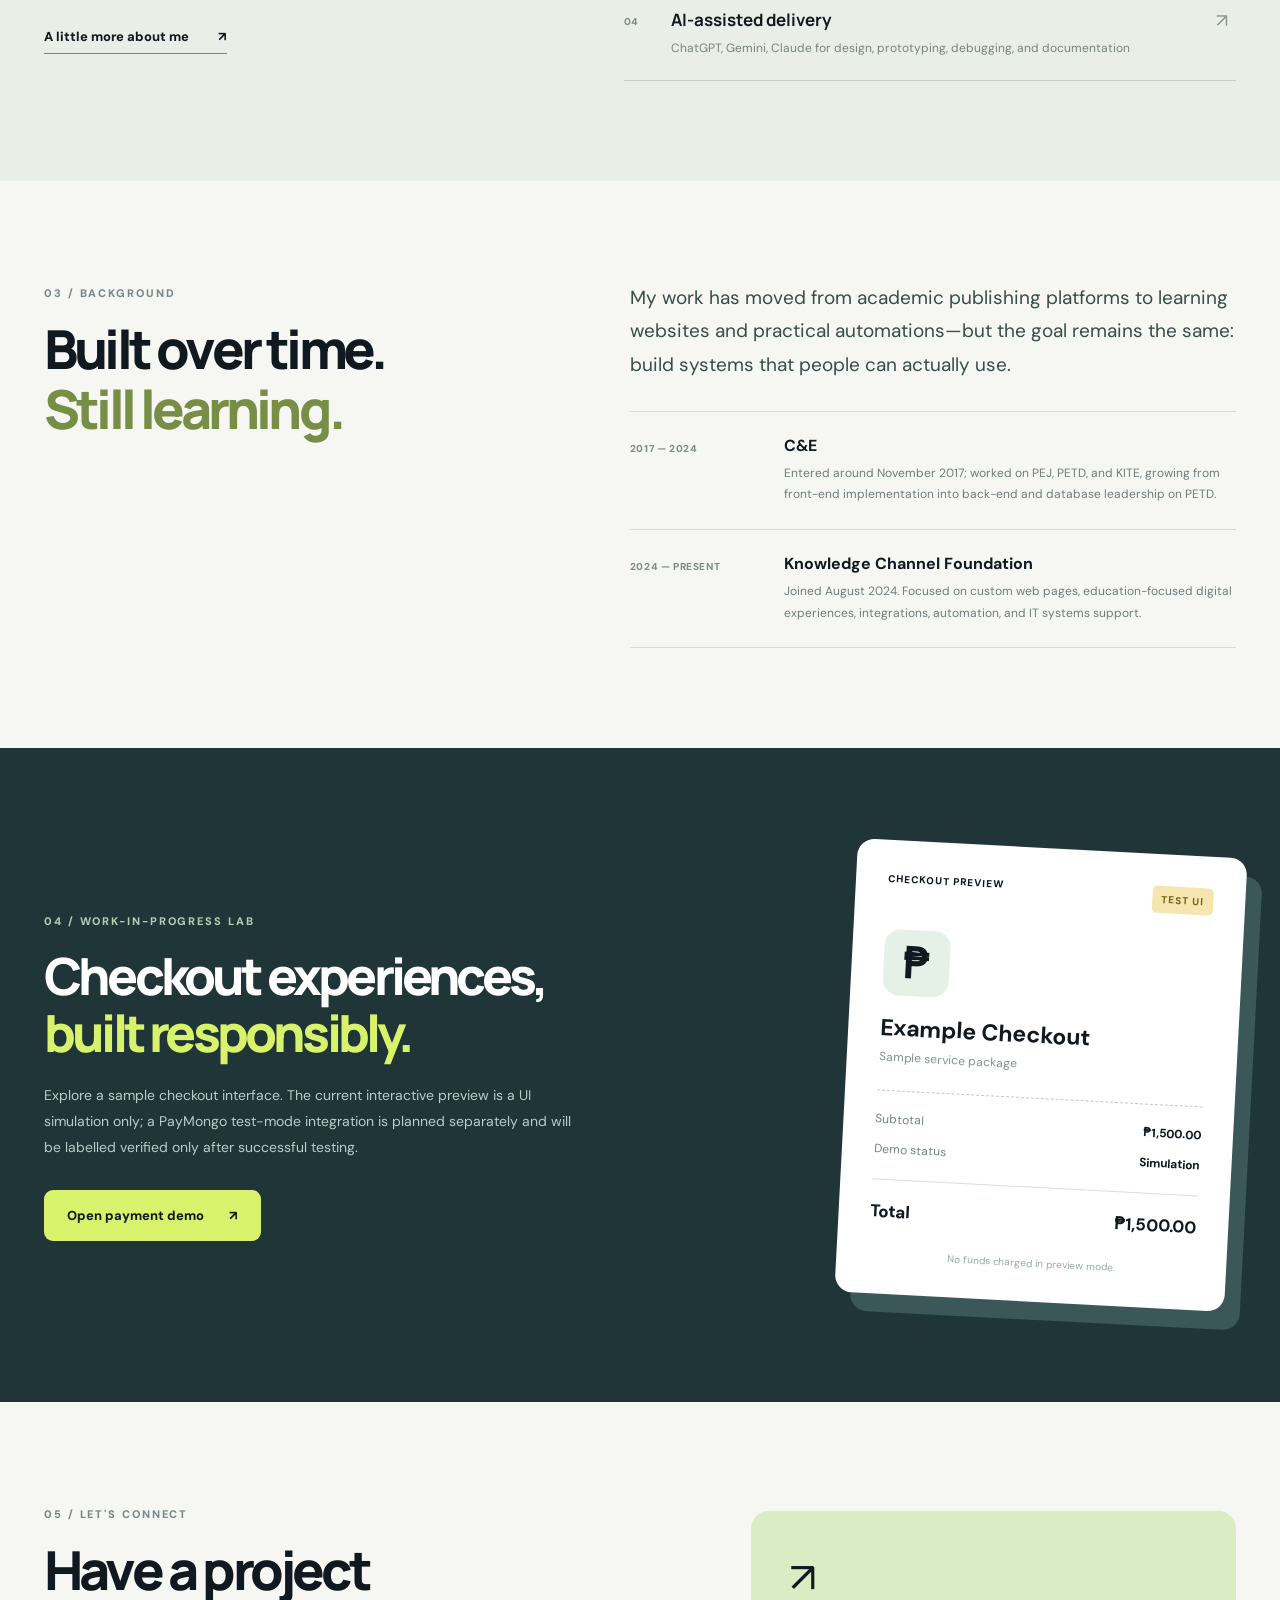
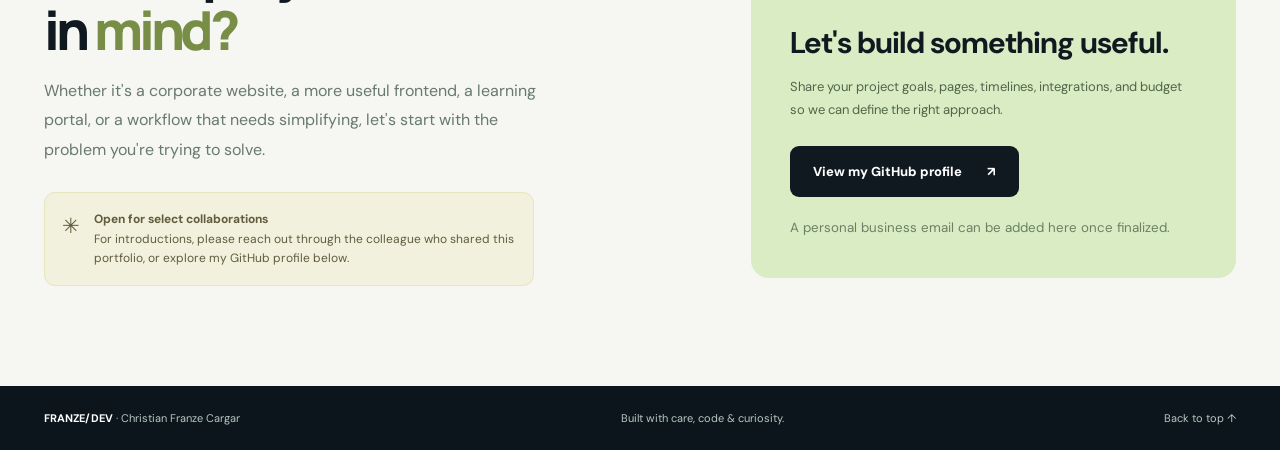
==== commit 4092dc3f: "Correct KCFI website development description" ====
--- a/index.html
+++ b/index.html
@@ -1,81 +1,528 @@
 <!doctype html>
 <html lang="en">
-<head>
-  <meta charset="utf-8" />
-  <meta name="viewport" content="width=device-width, initial-scale=1" />
-  <meta name="theme-color" content="#101920" />
-  <meta name="description" content="Christian Franze Cargar — web development, educational platforms, and automation. A selected portfolio of full-stack web work and digital systems." />
-  <title>Christian Franze Cargar · Web Systems & Development</title>
-  <link rel="stylesheet" href="assets/styles.css" />
-  <script src="assets/main.js" defer></script>
-</head>
-<body>
-  <a class="skip-link" href="#main">Skip to main content</a>
-  <header class="site-header">
-    <div class="shell header-inner">
-      <a class="wordmark" href="#top" aria-label="Franze Cargar, home"><span class="brand-icon">F<span class="brand-dot">.</span></span><span>FRANZE<span class="thin">/DEV</span></span></a>
-      <nav aria-label="Primary navigation" class="main-nav">
-        <a href="#work">Projects</a>
-        <a href="#expertise">Expertise</a>
-        <a href="#about">About</a>
-        <a class="nav-contact" href="#contact">Let's talk <span aria-hidden="true">↗</span></a>
-      </nav>
-      <button class="menu-toggle" type="button" aria-label="Open navigation" aria-expanded="false"><span></span><span></span><span></span></button>
-    </div>
-  </header>
-  <main id="main">
-    <section class="hero" id="top">
-      <div class="shell hero-grid">
-        <div class="hero-text">
-          <div class="eyebrow"><span class="live-dot"></span> WEB DEVELOPMENT <span class="slash">/</span> DIGITAL SYSTEMS</div>
-          <h1>Building useful<br/>things for <em>people.</em></h1>
-          <p class="hero-lead">I'm <strong>Christian Franze Cargar</strong> — a web developer and systems professional connecting thoughtful interfaces with the systems that power them.</p>
-          <p class="hero-sub">From PHP and MySQL to modern educational platforms, automation, and AI-assisted workflows.</p>
-          <div class="hero-actions"><a class="btn btn-accent" href="#work">Explore selected work <span aria-hidden="true">↗</span></a><a class="btn btn-ghost" href="#contact">Discuss a project</a></div>
-          <div class="hero-mini"><span>Traditional coding roots.</span><span class="mini-sep"></span><span>Modern delivery mindset.</span></div>
-        </div>
-        <div class="hero-art" aria-label="Illustration showing connected interfaces, automation and database layers">
-          <div class="art-orbit orbit-one"></div><div class="art-orbit orbit-two"></div>
-          <div class="visual-card visual-front"><div class="visual-top"><span class="tiny-dots"><i></i><i></i><i></i></span><span>interface.js</span><span class="lime-pill">LIVE</span></div><div class="code-line"><b>01</b><span class="code-purple">const</span> experience = {</div><div class="code-line"><b>02</b> &nbsp; <span class="code-blue">purpose</span>: <span class="code-yellow">'people'</span>,</div><div class="code-line"><b>03</b> &nbsp; <span class="code-blue">approach</span>: <span class="code-yellow">'practical'</span>,</div><div class="code-line"><b>04</b> &nbsp; <span class="code-blue">quality</span>: <span class="code-yellow">'thoughtful'</span></div><div class="code-line"><b>05</b> };</div><div class="visual-rule"></div><div class="visual-footer"><span class="signal"></span> Interface ready <span>● ● ●</span></div></div>
-          <div class="visual-floating visual-database"><span class="bubble-icon">▤</span><div><strong>DATA LAYER</strong><small>MySQL · Sheets · APIs</small></div></div>
-          <div class="visual-floating visual-build"><span class="bubble-icon">⌘</span><div><strong>BUILD & AUTOMATE</strong><small>PHP · JS · Apps Script</small></div></div>
-          <span class="art-corner plus-one">+</span><span class="art-corner plus-two">+</span>
-        </div>
+  <head>
+    <meta charset="utf-8" />
+    <meta name="viewport" content="width=device-width, initial-scale=1" />
+    <meta name="theme-color" content="#101920" />
+    <meta
+      name="description"
+      content="Christian Franze Cargar — web development, educational platforms, and automation. A selected portfolio of full-stack web work and digital systems."
+    />
+    <title>Christian Franze Cargar · Web Systems & Development</title>
+    <link rel="stylesheet" href="assets/styles.css" />
+    <script src="assets/main.js" defer></script>
+  </head>
+  <body>
+    <a class="skip-link" href="#main">Skip to main content</a>
+    <header class="site-header">
+      <div class="shell header-inner">
+        <a class="wordmark" href="#top" aria-label="Franze Cargar, home"
+          ><span class="brand-icon">F<span class="brand-dot">.</span></span
+          ><span>FRANZE<span class="thin">/DEV</span></span></a
+        >
+        <nav aria-label="Primary navigation" class="main-nav">
+          <a href="#work">Projects</a>
+          <a href="#expertise">Expertise</a>
+          <a href="#about">About</a>
+          <a class="nav-contact" href="#contact"
+            >Let's talk <span aria-hidden="true">↗</span></a
+          >
+        </nav>
+        <button
+          class="menu-toggle"
+          type="button"
+          aria-label="Open navigation"
+          aria-expanded="false"
+        >
+          <span></span><span></span><span></span>
+        </button>
       </div>
-      <div class="shell metrics-bar" aria-label="Career highlights"><div><strong>2017<span>—</span>NOW</strong><small>Web & systems experience</small></div><div><strong>06</strong><small>Featured project showcases</small></div><div><strong>FULL<span>—</span>STACK</strong><small>Front end, back end, data</small></div></div>
-    </section>
+    </header>
+    <main id="main">
+      <section class="hero" id="top">
+        <div class="shell hero-grid">
+          <div class="hero-text">
+            <div class="eyebrow">
+              <span class="live-dot"></span> WEB DEVELOPMENT
+              <span class="slash">/</span> DIGITAL SYSTEMS
+            </div>
+            <h1>Building useful<br />things for <em>people.</em></h1>
+            <p class="hero-lead">
+              I'm <strong>Christian Franze Cargar</strong> — a web developer and
+              systems professional connecting thoughtful interfaces with the
+              systems that power them.
+            </p>
+            <p class="hero-sub">
+              From PHP and MySQL to modern educational platforms, automation,
+              and AI-assisted workflows.
+            </p>
+            <div class="hero-actions">
+              <a class="btn btn-accent" href="#work"
+                >Explore selected work <span aria-hidden="true">↗</span></a
+              ><a class="btn btn-ghost" href="#contact">Discuss a project</a>
+            </div>
+            <div class="hero-mini">
+              <span>Traditional coding roots.</span
+              ><span class="mini-sep"></span
+              ><span>Modern delivery mindset.</span>
+            </div>
+          </div>
+          <div
+            class="hero-art"
+            aria-label="Illustration showing connected interfaces, automation and database layers"
+          >
+            <div class="art-orbit orbit-one"></div>
+            <div class="art-orbit orbit-two"></div>
+            <div class="visual-card visual-front">
+              <div class="visual-top">
+                <span class="tiny-dots"><i></i><i></i><i></i></span
+                ><span>interface.js</span><span class="lime-pill">LIVE</span>
+              </div>
+              <div class="code-line">
+                <b>01</b><span class="code-purple">const</span> experience = {
+              </div>
+              <div class="code-line">
+                <b>02</b> &nbsp; <span class="code-blue">purpose</span>:
+                <span class="code-yellow">'people'</span>,
+              </div>
+              <div class="code-line">
+                <b>03</b> &nbsp; <span class="code-blue">approach</span>:
+                <span class="code-yellow">'practical'</span>,
+              </div>
+              <div class="code-line">
+                <b>04</b> &nbsp; <span class="code-blue">quality</span>:
+                <span class="code-yellow">'thoughtful'</span>
+              </div>
+              <div class="code-line"><b>05</b> };</div>
+              <div class="visual-rule"></div>
+              <div class="visual-footer">
+                <span class="signal"></span> Interface ready <span>● ● ●</span>
+              </div>
+            </div>
+            <div class="visual-floating visual-database">
+              <span class="bubble-icon">▤</span>
+              <div>
+                <strong>DATA LAYER</strong><small>MySQL · Sheets · APIs</small>
+              </div>
+            </div>
+            <div class="visual-floating visual-build">
+              <span class="bubble-icon">⌘</span>
+              <div>
+                <strong>BUILD & AUTOMATE</strong
+                ><small>PHP · JS · Apps Script</small>
+              </div>
+            </div>
+            <span class="art-corner plus-one">+</span
+            ><span class="art-corner plus-two">+</span>
+          </div>
+        </div>
+        <div class="shell metrics-bar" aria-label="Career highlights">
+          <div>
+            <strong>2017<span>—</span>NOW</strong
+            ><small>Web & systems experience</small>
+          </div>
+          <div>
+            <strong>06</strong><small>Featured project showcases</small>
+          </div>
+          <div>
+            <strong>FULL<span>—</span>STACK</strong
+            ><small>Front end, back end, data</small>
+          </div>
+        </div>
+      </section>
 
-    <section id="work" class="section work-section">
-      <div class="shell">
-        <div class="section-top"><div><span class="section-kicker">01 / SELECTED WORK</span><h2>Work that <em>solves.</em></h2></div><p>Education platforms, repositories, and custom web experiences. Each role is described according to what I personally contributed.</p></div>
-        <div class="featured-grid">
-          <article class="project-card featured featured-green">
-            <div class="project-preview preview-schedule"><div class="preview-label">SCREENSHOT PLACEHOLDER · DEPED TV</div><div class="schedule-faux"><div class="fake-browser"><span>● ● ●</span> <small>knowledgechannel.org/deped-tv</small></div><div class="fake-schedule-head">DepEd TV <span>WEEKLY SCHEDULE</span></div><div class="fake-filter"><i>Week 1 ▾</i><i>Monday</i><i>Tuesday</i><i>Wednesday</i></div><div class="fake-lines"><span></span><span></span><span></span></div></div></div>
-            <div class="project-body"><span class="project-index">01 / LIVE DATA INTEGRATION</span><h3>DepEd TV Schedule</h3><p>A weekly broadcast dashboard powered by Google Sheets and Apps Script—so staff can update programming without editing website code.</p><div class="chipset"><span>JavaScript</span><span>Google Sheets</span><span>Apps Script</span></div><a class="project-link" target="_blank" rel="noopener noreferrer" href="https://www.knowledgechannel.org/deped-tv">Explore live project <span aria-hidden="true">↗</span></a></div>
-          </article>
-          <article class="project-card featured featured-blue">
-            <div class="project-preview preview-petd"><div class="preview-label">SCREENSHOT PLACEHOLDER · PETD</div><div class="petd-symbol"><div class="petd-cover"><span>RESEARCH</span><strong>ARCHIVE</strong><div class="petd-lines"></div></div><div class="petd-side">FRONT END<br/>↓<br/>BACK END + DATABASE</div></div></div>
-            <div class="project-body"><span class="project-index">02 / DEVELOPMENT LEADERSHIP</span><h3>Philippine Electronic Theses & Dissertations</h3><p>Designed the entire original front end, then later led the back-end and database work, adapting capabilities from Philippine E-Journals.</p><div class="chipset"><span>PHP</span><span>MySQL</span><span>Full-stack</span></div><span class="project-note">Former employer project · Public screenshot pending</span></div>
-          </article>
-        </div>
-        <div class="projects-grid">
-          <article class="project-card"><div class="project-preview preview-kite"><div class="preview-label">SCREENSHOT PLACEHOLDER · KITE.PH</div><div class="showcase-type">KITE<span>.</span><small>Digital Educational Solutions</small></div></div><div class="project-body"><span class="project-index">03 / FRONT-END REVAMP</span><h3>KITE Digital Educational Solutions</h3><p>Revised the complete website front end, focusing on layout, visual consistency, and presentation.</p><div class="chipset"><span>HTML</span><span>CSS</span><span>JavaScript</span></div><a href="https://kite.ph" target="_blank" rel="noopener noreferrer" class="project-link">View website ↗</a></div></article>
-          <article class="project-card"><div class="project-preview preview-pej"><div class="preview-label">SCREENSHOT PLACEHOLDER · PEJ</div><div class="showcase-type research-type"><span>PEJ</span><small>Journals · Research · Publishing</small><div class="research-bars"><i></i><i></i><i></i></div></div></div><div class="project-body"><span class="project-index">04 / FULL-STACK CONTRIBUTOR</span><h3>Philippine E-Journals</h3><p>Contributed to front-end and PHP back-end development and worked directly with the platform's MySQL database.</p><div class="chipset"><span>PHP</span><span>MySQL</span><span>HTML/CSS/JS</span></div><span class="project-note">Team contributor · Not sole developer</span></div></article>
-          <article class="project-card"><div class="project-preview preview-learning"><div class="preview-label">SCREENSHOT PLACEHOLDER · LEARNING HUB</div><div class="learning-tiles"><span>LEARN</span><span>READ</span><span>EXPLORE</span></div></div><div class="project-body"><span class="project-index">05 / LEARNING EXPERIENCES</span><h3>Knowledge Channel Learning Hub</h3><p>Built LMS-inspired resource pages, reading navigation, and linked lesson experiences such as Marungko.</p><div class="chipset"><span>Squarespace</span><span>JavaScript</span><span>Education UX</span></div><a href="https://www.knowledgechannel.org/learning-hub" target="_blank" rel="noopener noreferrer" class="project-link">Explore live project ↗</a></div></article>
-          <article class="project-card"><div class="project-preview preview-kcfi"><div class="preview-label">SCREENSHOT PLACEHOLDER · KCFI</div><div class="showcase-type kcfi-type">KCFI<small>WEB EXPERIENCES</small></div></div><div class="project-body"><span class="project-index">06 / WEBSITE DEVELOPMENT</span><h3>Knowledge Channel Foundation</h3><p>Build and maintain custom Squarespace pages, interactive educational content, campaign pages, and event experiences.</p><div class="chipset"><span>Squarespace</span><span>Custom code</span><span>AI-assisted</span></div><a href="https://www.knowledgechannel.org" target="_blank" rel="noopener noreferrer" class="project-link">View website ↗</a></div></article>
-        </div>
-        <p class="portfolio-disclaimer">Project work shown here was completed in employment and team contexts. Logos, client materials, and screenshots should be published only with appropriate permission.</p>
+      <section id="work" class="section work-section">
+        <div class="shell">
+          <div class="section-top">
+            <div>
+              <span class="section-kicker">01 / SELECTED WORK</span>
+              <h2>Work that <em>solves.</em></h2>
+            </div>
+            <p>
+              Education platforms, repositories, and custom web experiences.
+              Each role is described according to what I personally contributed.
+            </p>
+          </div>
+          <div class="featured-grid">
+            <article class="project-card featured featured-green">
+              <div class="project-preview preview-schedule">
+                <div class="preview-label">
+                  SCREENSHOT PLACEHOLDER · DEPED TV
+                </div>
+                <div class="schedule-faux">
+                  <div class="fake-browser">
+                    <span>● ● ●</span>
+                    <small>knowledgechannel.org/deped-tv</small>
+                  </div>
+                  <div class="fake-schedule-head">
+                    DepEd TV <span>WEEKLY SCHEDULE</span>
+                  </div>
+                  <div class="fake-filter">
+                    <i>Week 1 ▾</i><i>Monday</i><i>Tuesday</i><i>Wednesday</i>
+                  </div>
+                  <div class="fake-lines">
+                    <span></span><span></span><span></span>
+                  </div>
+                </div>
+              </div>
+              <div class="project-body">
+                <span class="project-index">01 / LIVE DATA INTEGRATION</span>
+                <h3>DepEd TV Schedule</h3>
+                <p>
+                  A weekly broadcast dashboard powered by Google Sheets and Apps
+                  Script—so staff can update programming without editing website
+                  code.
+                </p>
+                <div class="chipset">
+                  <span>JavaScript</span><span>Google Sheets</span
+                  ><span>Apps Script</span>
+                </div>
+                <a
+                  class="project-link"
+                  target="_blank"
+                  rel="noopener noreferrer"
+                  href="https://www.knowledgechannel.org/deped-tv"
+                  >Explore live project <span aria-hidden="true">↗</span></a
+                >
+              </div>
+            </article>
+            <article class="project-card featured featured-blue">
+              <div class="project-preview preview-petd">
+                <div class="preview-label">SCREENSHOT PLACEHOLDER · PETD</div>
+                <div class="petd-symbol">
+                  <div class="petd-cover">
+                    <span>RESEARCH</span><strong>ARCHIVE</strong>
+                    <div class="petd-lines"></div>
+                  </div>
+                  <div class="petd-side">
+                    FRONT END<br />↓<br />BACK END + DATABASE
+                  </div>
+                </div>
+              </div>
+              <div class="project-body">
+                <span class="project-index">02 / DEVELOPMENT LEADERSHIP</span>
+                <h3>Philippine Electronic Theses & Dissertations</h3>
+                <p>
+                  Designed the entire original front end, then later led the
+                  back-end and database work, adapting capabilities from
+                  Philippine E-Journals.
+                </p>
+                <div class="chipset">
+                  <span>PHP</span><span>MySQL</span><span>Full-stack</span>
+                </div>
+                <span class="project-note"
+                  >Former employer project · Public screenshot pending</span
+                >
+              </div>
+            </article>
+          </div>
+          <div class="projects-grid">
+            <article class="project-card">
+              <div class="project-preview preview-kite">
+                <div class="preview-label">
+                  SCREENSHOT PLACEHOLDER · KITE.PH
+                </div>
+                <div class="showcase-type">
+                  KITE<span>.</span><small>Digital Educational Solutions</small>
+                </div>
+              </div>
+              <div class="project-body">
+                <span class="project-index">03 / FRONT-END REVAMP</span>
+                <h3>KITE Digital Educational Solutions</h3>
+                <p>
+                  Revised the complete website front end, focusing on layout,
+                  visual consistency, and presentation.
+                </p>
+                <div class="chipset">
+                  <span>HTML</span><span>CSS</span><span>JavaScript</span>
+                </div>
+                <a
+                  href="https://kite.ph"
+                  target="_blank"
+                  rel="noopener noreferrer"
+                  class="project-link"
+                  >View website ↗</a
+                >
+              </div>
+            </article>
+            <article class="project-card">
+              <div class="project-preview preview-pej">
+                <div class="preview-label">SCREENSHOT PLACEHOLDER · PEJ</div>
+                <div class="showcase-type research-type">
+                  <span>PEJ</span
+                  ><small>Journals · Research · Publishing</small>
+                  <div class="research-bars"><i></i><i></i><i></i></div>
+                </div>
+              </div>
+              <div class="project-body">
+                <span class="project-index">04 / FULL-STACK CONTRIBUTOR</span>
+                <h3>Philippine E-Journals</h3>
+                <p>
+                  Contributed to front-end and PHP back-end development and
+                  worked directly with the platform's MySQL database.
+                </p>
+                <div class="chipset">
+                  <span>PHP</span><span>MySQL</span><span>HTML/CSS/JS</span>
+                </div>
+                <span class="project-note"
+                  >Team contributor · Not sole developer</span
+                >
+              </div>
+            </article>
+            <article class="project-card">
+              <div class="project-preview preview-learning">
+                <div class="preview-label">
+                  SCREENSHOT PLACEHOLDER · LEARNING HUB
+                </div>
+                <div class="learning-tiles">
+                  <span>LEARN</span><span>READ</span><span>EXPLORE</span>
+                </div>
+              </div>
+              <div class="project-body">
+                <span class="project-index">05 / LEARNING EXPERIENCES</span>
+                <h3>Knowledge Channel Learning Hub</h3>
+                <p>
+                  Built LMS-inspired resource pages, reading navigation, and
+                  linked lesson experiences such as Marungko.
+                </p>
+                <div class="chipset">
+                  <span>Squarespace</span><span>JavaScript</span
+                  ><span>Education UX</span>
+                </div>
+                <a
+                  href="https://www.knowledgechannel.org/learning-hub"
+                  target="_blank"
+                  rel="noopener noreferrer"
+                  class="project-link"
+                  >Explore live project ↗</a
+                >
+              </div>
+            </article>
+            <article class="project-card">
+              <div class="project-preview preview-kcfi">
+                <div class="preview-label">SCREENSHOT PLACEHOLDER · KCFI</div>
+                <div class="showcase-type kcfi-type">
+                  KCFI<small>WEB EXPERIENCES</small>
+                </div>
+              </div>
+              <div class="project-body">
+                <span class="project-index">06 / WEBSITE DEVELOPMENT</span>
+                <h3>Knowledge Channel Foundation</h3>
+                <p>
+                  Build and maintain custom Squarespace pages, interactive
+                  educational content, campaign pages, and event experiences.
+                </p>
+                <div class="chipset">
+                  <span>Squarespace</span><span>Custom code</span
+                  ><span>Website Management</span>
+                </div>
+                <a
+                  href="https://www.knowledgechannel.org"
+                  target="_blank"
+                  rel="noopener noreferrer"
+                  class="project-link"
+                  >View website ↗</a
+                >
+              </div>
+            </article>
+          </div>
+          <p class="portfolio-disclaimer">
+            Project work shown here was completed in employment and team
+            contexts. Logos, client materials, and screenshots should be
+            published only with appropriate permission.
+          </p>
+        </div>
+      </section>
+
+      <section id="expertise" class="section expertise-section">
+        <div class="shell expertise-layout">
+          <div>
+            <span class="section-kicker">02 / MY TOOLKIT</span>
+            <h2>Old-school roots.<br /><em>Modern workflow.</em></h2>
+            <p>
+              I learned development by building with code and databases
+              directly. Today I combine that foundation with automation and
+              AI-assisted development—always reviewing and testing the result.
+            </p>
+            <a class="text-link" href="#about"
+              >A little more about me <span>↗</span></a
+            >
+          </div>
+          <div class="expertise-list">
+            <div class="skill-row">
+              <span>01</span>
+              <div>
+                <h3>Frontend development</h3>
+                <p>
+                  HTML, CSS, JavaScript, responsive layouts, Squarespace custom
+                  code blocks
+                </p>
+              </div>
+              <b>↗</b>
+            </div>
+            <div class="skill-row">
+              <span>02</span>
+              <div>
+                <h3>Backend & databases</h3>
+                <p>
+                  PHP, MySQL, APIs, database-driven platforms, AWS-based team
+                  environments
+                </p>
+              </div>
+              <b>↗</b>
+            </div>
+            <div class="skill-row">
+              <span>03</span>
+              <div>
+                <h3>Automation & integration</h3>
+                <p>
+                  Google Sheets, Google Apps Script, Microsoft Power Automate,
+                  Make.com
+                </p>
+              </div>
+              <b>↗</b>
+            </div>
+            <div class="skill-row">
+              <span>04</span>
+              <div>
+                <h3>AI-assisted delivery</h3>
+                <p>
+                  ChatGPT, Gemini, Claude for design, prototyping, debugging,
+                  and documentation
+                </p>
+              </div>
+              <b>↗</b>
+            </div>
+          </div>
+        </div>
+      </section>
+
+      <section id="about" class="section about-section">
+        <div class="shell about-grid">
+          <div>
+            <span class="section-kicker">03 / BACKGROUND</span>
+            <h2>Built over time.<br /><em>Still learning.</em></h2>
+          </div>
+          <div>
+            <p class="about-lead">
+              My work has moved from academic publishing platforms to learning
+              websites and practical automations—but the goal remains the same:
+              build systems that people can actually use.
+            </p>
+            <div class="timeline">
+              <div class="timeline-item">
+                <span>2017 — 2024</span>
+                <div>
+                  <h3>C&E</h3>
+                  <p>
+                    Entered around November 2017; worked on PEJ, PETD, and KITE,
+                    growing from front-end implementation into back-end and
+                    database leadership on PETD.
+                  </p>
+                </div>
+              </div>
+              <div class="timeline-item">
+                <span>2024 — PRESENT</span>
+                <div>
+                  <h3>Knowledge Channel Foundation</h3>
+                  <p>
+                    Joined August 2024. Focused on custom web pages,
+                    education-focused digital experiences, integrations,
+                    automation, and IT systems support.
+                  </p>
+                </div>
+              </div>
+            </div>
+          </div>
+        </div>
+      </section>
+
+      <section class="section payment-strip" id="demo">
+        <div class="shell demo-grid">
+          <div>
+            <span class="section-kicker section-kicker-light"
+              >04 / WORK-IN-PROGRESS LAB</span
+            >
+            <h2>Checkout experiences,<br /><em>built responsibly.</em></h2>
+            <p>
+              Explore a sample checkout interface. The current interactive
+              preview is a UI simulation only; a PayMongo test-mode integration
+              is planned separately and will be labelled verified only after
+              successful testing.
+            </p>
+            <a class="btn btn-accent" href="payment-demo/"
+              >Open payment demo <span aria-hidden="true">↗</span></a
+            >
+          </div>
+          <div class="demo-receipt">
+            <div class="receipt-head">
+              <span>CHECKOUT PREVIEW</span
+              ><span class="test-status">TEST UI</span>
+            </div>
+            <div class="receipt-symbol">₱</div>
+            <h3>Example Checkout</h3>
+            <p>Sample service package</p>
+            <div class="receipt-divider"></div>
+            <div class="receipt-line">
+              <span>Subtotal</span><strong>₱1,500.00</strong>
+            </div>
+            <div class="receipt-line">
+              <span>Demo status</span><strong>Simulation</strong>
+            </div>
+            <div class="receipt-total">
+              <span>Total</span><strong>₱1,500.00</strong>
+            </div>
+            <div class="receipt-foot">No funds charged in preview mode.</div>
+          </div>
+        </div>
+      </section>
+
+      <section class="section contact-section" id="contact">
+        <div class="shell contact-layout">
+          <div>
+            <span class="section-kicker">05 / LET'S CONNECT</span>
+            <h2>Have a project<br />in <em>mind?</em></h2>
+            <p>
+              Whether it's a corporate website, a more useful frontend, a
+              learning portal, or a workflow that needs simplifying, let's start
+              with the problem you're trying to solve.
+            </p>
+            <div class="contact-warning">
+              <span aria-hidden="true">✳</span>
+              <div>
+                <strong>Open for select collaborations</strong><br />For
+                introductions, please reach out through the colleague who shared
+                this portfolio, or explore my GitHub profile below.
+              </div>
+            </div>
+          </div>
+          <div class="contact-card">
+            <div class="contact-card-icon">↗</div>
+            <h3>Let's build something useful.</h3>
+            <p>
+              Share your project goals, pages, timelines, integrations, and
+              budget so we can define the right approach.
+            </p>
+            <a
+              href="https://github.com/Franze-Cargar"
+              target="_blank"
+              rel="noopener noreferrer"
+              class="btn btn-dark"
+              >View my GitHub profile <span>↗</span></a
+            ><small
+              >A personal business email can be added here once
+              finalized.</small
+            >
+          </div>
+        </div>
+      </section>
+    </main>
+    <footer class="footer">
+      <div class="shell footer-inner">
+        <span><strong>FRANZE/DEV</strong> · Christian Franze Cargar</span
+        ><span>Built with care, code & curiosity.</span
+        ><a href="#top">Back to top ↑</a>
       </div>
-    </section>
-
-    <section id="expertise" class="section expertise-section"><div class="shell expertise-layout"><div><span class="section-kicker">02 / MY TOOLKIT</span><h2>Old-school roots.<br/><em>Modern workflow.</em></h2><p>I learned development by building with code and databases directly. Today I combine that foundation with automation and AI-assisted development—always reviewing and testing the result.</p><a class="text-link" href="#about">A little more about me <span>↗</span></a></div><div class="expertise-list"><div class="skill-row"><span>01</span><div><h3>Frontend development</h3><p>HTML, CSS, JavaScript, responsive layouts, Squarespace custom code blocks</p></div><b>↗</b></div><div class="skill-row"><span>02</span><div><h3>Backend & databases</h3><p>PHP, MySQL, APIs, database-driven platforms, AWS-based team environments</p></div><b>↗</b></div><div class="skill-row"><span>03</span><div><h3>Automation & integration</h3><p>Google Sheets, Google Apps Script, Microsoft Power Automate, Make.com</p></div><b>↗</b></div><div class="skill-row"><span>04</span><div><h3>AI-assisted delivery</h3><p>ChatGPT, Gemini, Claude for design, prototyping, debugging, and documentation</p></div><b>↗</b></div></div></div></section>
-
-    <section id="about" class="section about-section"><div class="shell about-grid"><div><span class="section-kicker">03 / BACKGROUND</span><h2>Built over time.<br/><em>Still learning.</em></h2></div><div><p class="about-lead">My work has moved from academic publishing platforms to learning websites and practical automations—but the goal remains the same: build systems that people can actually use.</p><div class="timeline"><div class="timeline-item"><span>2017 — 2024</span><div><h3>C&E</h3><p>Entered around November 2017; worked on PEJ, PETD, and KITE, growing from front-end implementation into back-end and database leadership on PETD.</p></div></div><div class="timeline-item"><span>2024 — PRESENT</span><div><h3>Knowledge Channel Foundation</h3><p>Joined August 2024. Focused on custom web pages, education-focused digital experiences, integrations, automation, and IT systems support.</p></div></div></div></div></div></section>
-
-    <section class="section payment-strip" id="demo"><div class="shell demo-grid"><div><span class="section-kicker section-kicker-light">04 / WORK-IN-PROGRESS LAB</span><h2>Checkout experiences,<br/><em>built responsibly.</em></h2><p>Explore a sample checkout interface. The current interactive preview is a UI simulation only; a PayMongo test-mode integration is planned separately and will be labelled verified only after successful testing.</p><a class="btn btn-accent" href="payment-demo/">Open payment demo <span aria-hidden="true">↗</span></a></div><div class="demo-receipt"><div class="receipt-head"><span>CHECKOUT PREVIEW</span><span class="test-status">TEST UI</span></div><div class="receipt-symbol">₱</div><h3>Example Checkout</h3><p>Sample service package</p><div class="receipt-divider"></div><div class="receipt-line"><span>Subtotal</span><strong>₱1,500.00</strong></div><div class="receipt-line"><span>Demo status</span><strong>Simulation</strong></div><div class="receipt-total"><span>Total</span><strong>₱1,500.00</strong></div><div class="receipt-foot">No funds charged in preview mode.</div></div></div></section>
-
-    <section class="section contact-section" id="contact"><div class="shell contact-layout"><div><span class="section-kicker">05 / LET'S CONNECT</span><h2>Have a project<br/>in <em>mind?</em></h2><p>Whether it's a corporate website, a more useful frontend, a learning portal, or a workflow that needs simplifying, let's start with the problem you're trying to solve.</p><div class="contact-warning"><span aria-hidden="true">✳</span><div><strong>Open for select collaborations</strong><br/>For introductions, please reach out through the colleague who shared this portfolio, or explore my GitHub profile below.</div></div></div><div class="contact-card"><div class="contact-card-icon">↗</div><h3>Let's build something useful.</h3><p>Share your project goals, pages, timelines, integrations, and budget so we can define the right approach.</p><a href="https://github.com/Franze-Cargar" target="_blank" rel="noopener noreferrer" class="btn btn-dark">View my GitHub profile <span>↗</span></a><small>A personal business email can be added here once finalized.</small></div></div></section>
-  </main>
-  <footer class="footer"><div class="shell footer-inner"><span><strong>FRANZE/DEV</strong> · Christian Franze Cargar</span><span>Built with care, code & curiosity.</span><a href="#top">Back to top ↑</a></div></footer>
-</body>
+    </footer>
+  </body>
 </html>
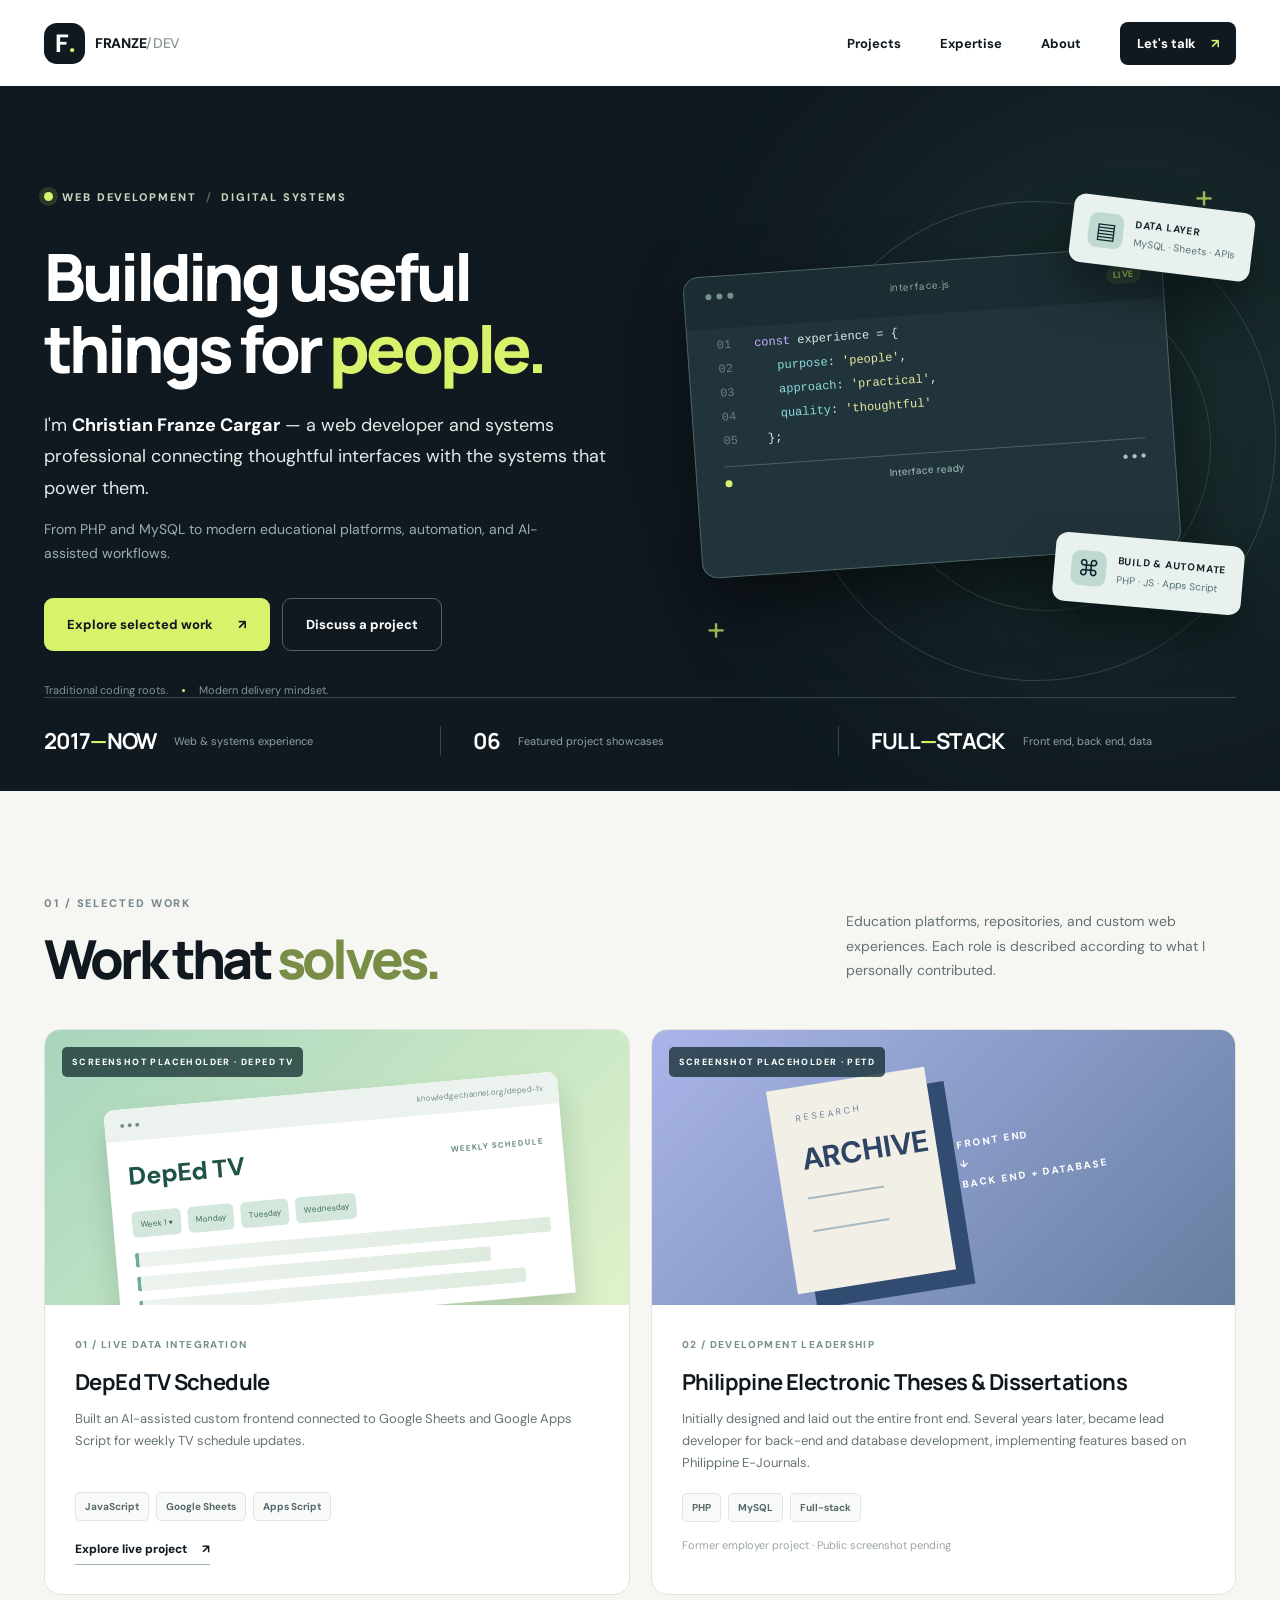
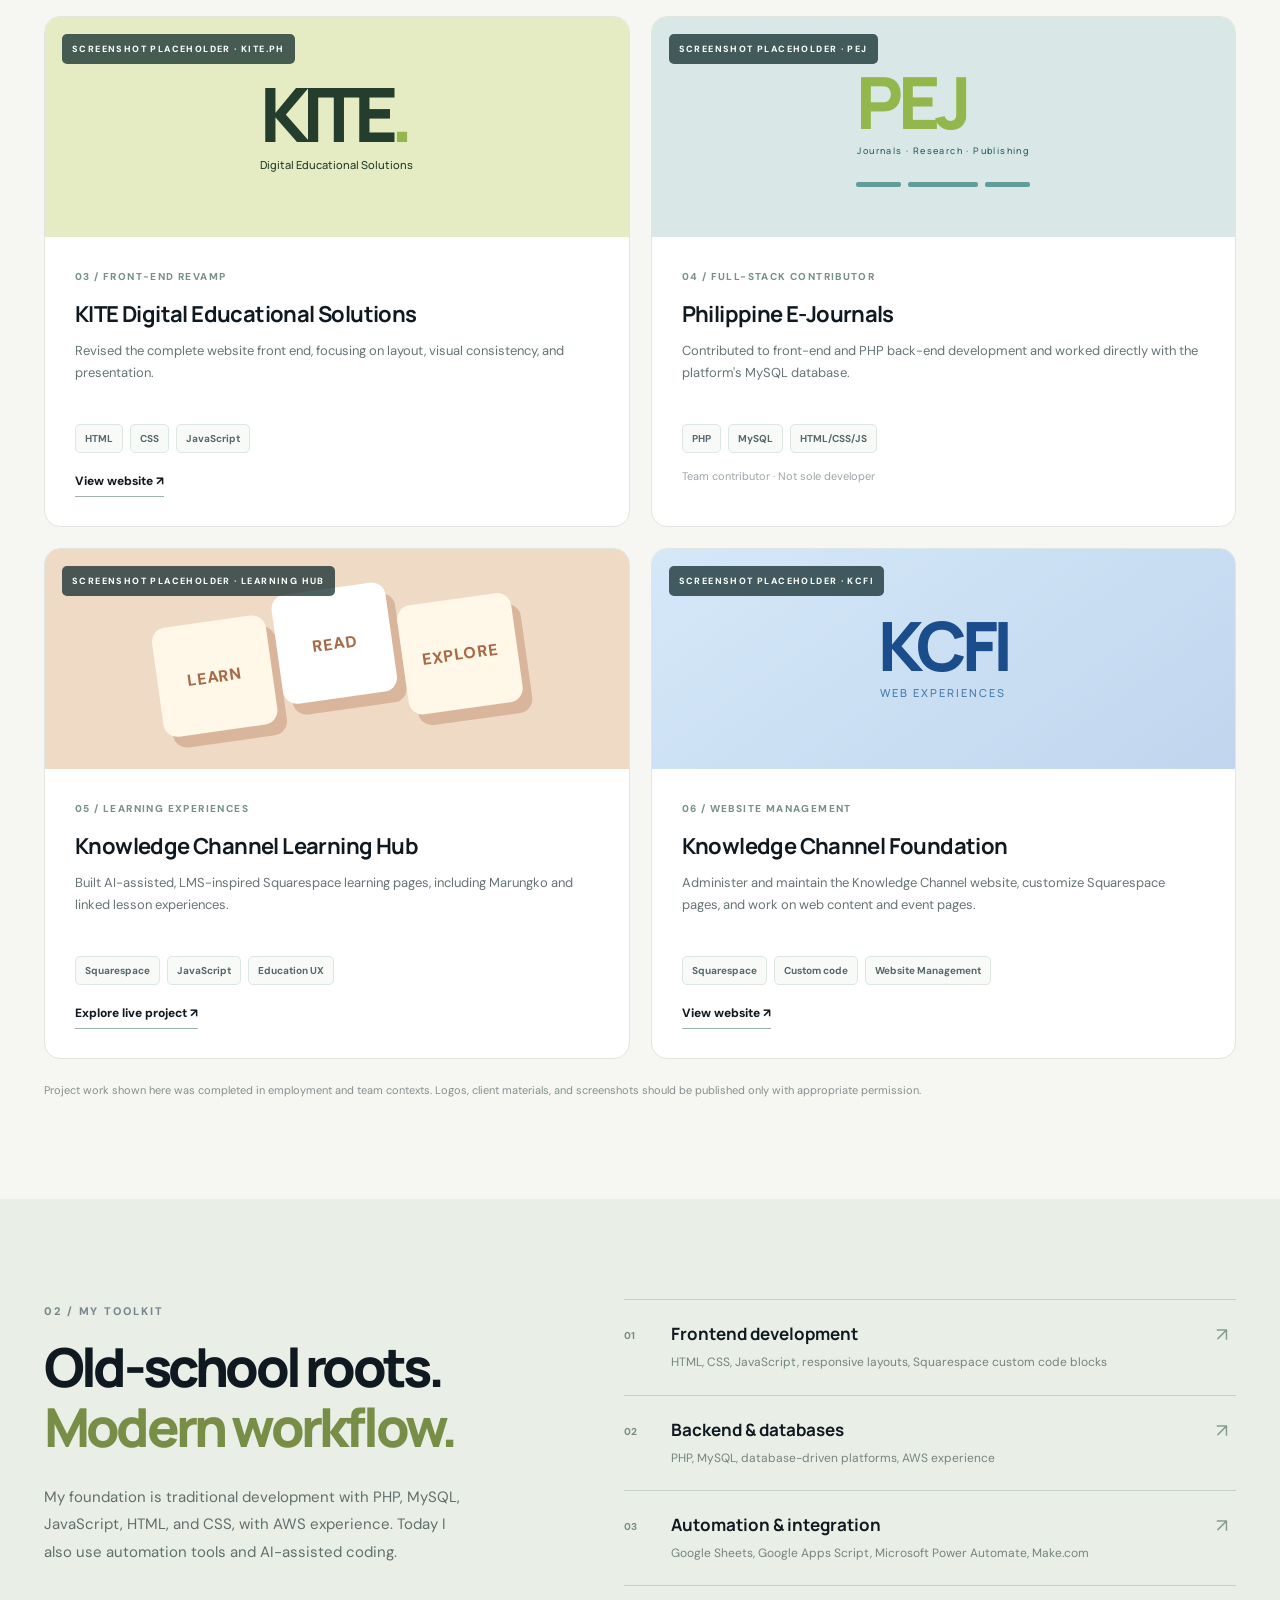
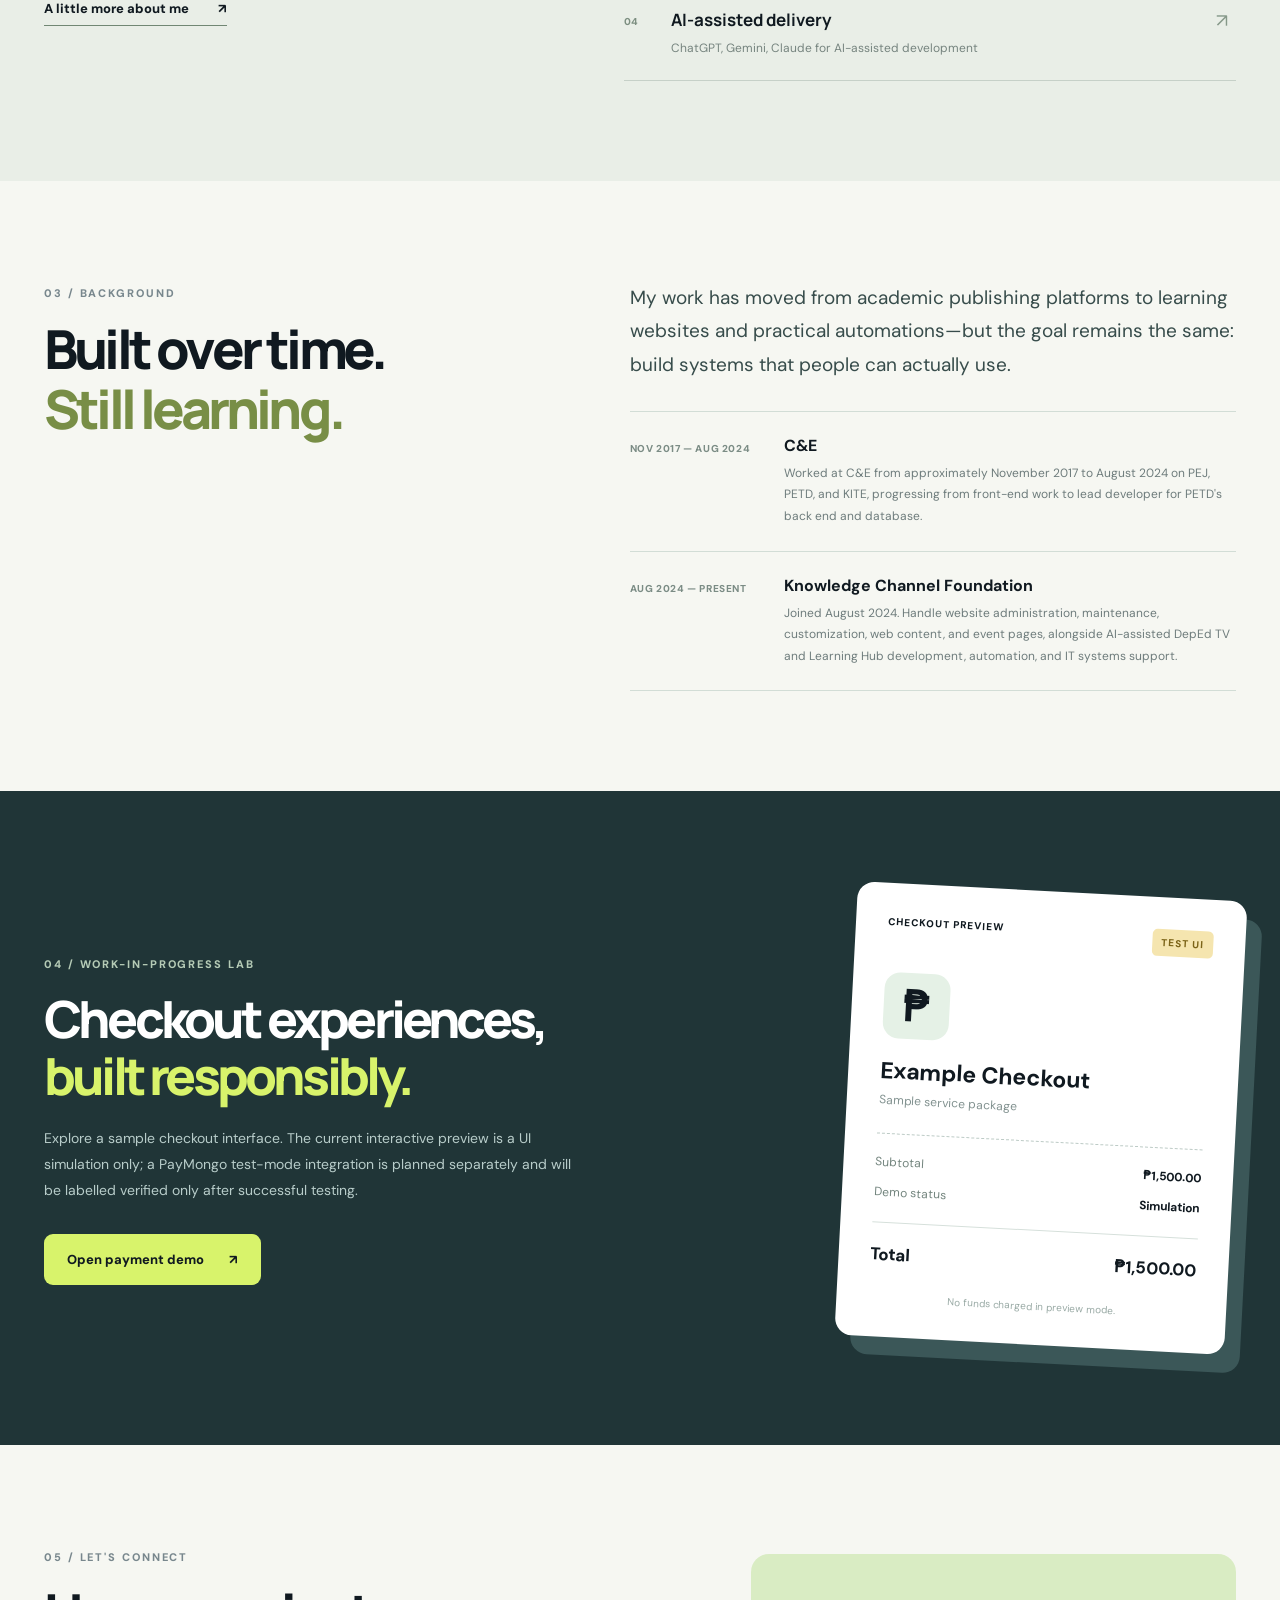
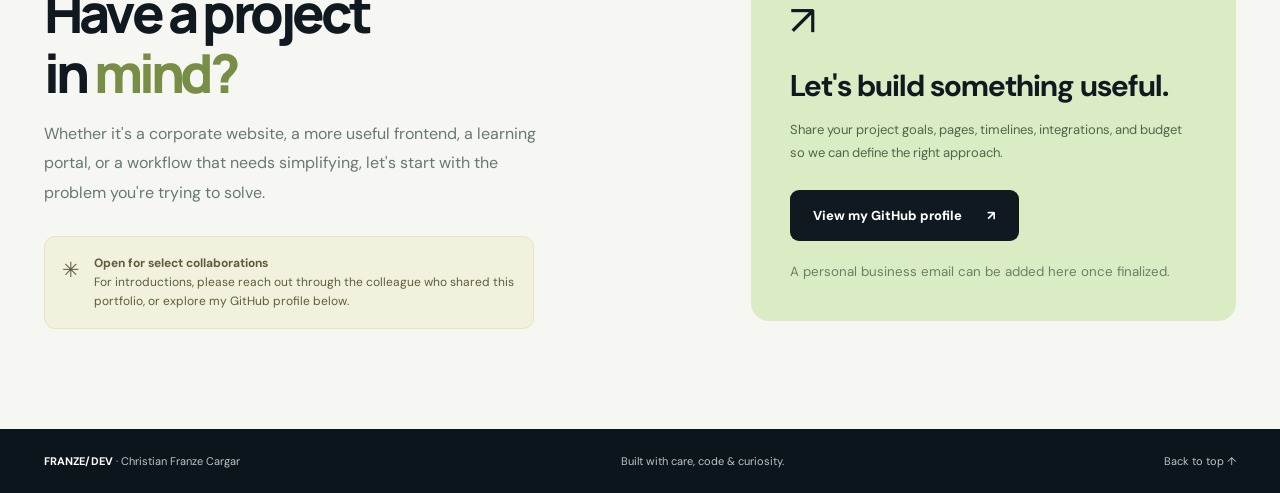
==== commit 7c364ad9: "Update portfolio project descriptions and career details" ====
--- a/index.html
+++ b/index.html
@@ -169,9 +169,8 @@
                 <span class="project-index">01 / LIVE DATA INTEGRATION</span>
                 <h3>DepEd TV Schedule</h3>
                 <p>
-                  A weekly broadcast dashboard powered by Google Sheets and Apps
-                  Script—so staff can update programming without editing website
-                  code.
+                  Built an AI-assisted custom frontend connected to Google Sheets
+                  and Google Apps Script for weekly TV schedule updates.
                 </p>
                 <div class="chipset">
                   <span>JavaScript</span><span>Google Sheets</span
@@ -203,9 +202,10 @@
                 <span class="project-index">02 / DEVELOPMENT LEADERSHIP</span>
                 <h3>Philippine Electronic Theses & Dissertations</h3>
                 <p>
-                  Designed the entire original front end, then later led the
-                  back-end and database work, adapting capabilities from
-                  Philippine E-Journals.
+                  Initially designed and laid out the entire front end. Several
+                  years later, became lead developer for back-end and database
+                  development, implementing features based on Philippine
+                  E-Journals.
                 </p>
                 <div class="chipset">
                   <span>PHP</span><span>MySQL</span><span>Full-stack</span>
@@ -282,8 +282,8 @@
                 <span class="project-index">05 / LEARNING EXPERIENCES</span>
                 <h3>Knowledge Channel Learning Hub</h3>
                 <p>
-                  Built LMS-inspired resource pages, reading navigation, and
-                  linked lesson experiences such as Marungko.
+                  Built AI-assisted, LMS-inspired Squarespace learning pages,
+                  including Marungko and linked lesson experiences.
                 </p>
                 <div class="chipset">
                   <span>Squarespace</span><span>JavaScript</span
@@ -306,11 +306,11 @@
                 </div>
               </div>
               <div class="project-body">
-                <span class="project-index">06 / WEBSITE DEVELOPMENT</span>
+                <span class="project-index">06 / WEBSITE MANAGEMENT</span>
                 <h3>Knowledge Channel Foundation</h3>
                 <p>
-                  Build and maintain custom Squarespace pages, interactive
-                  educational content, campaign pages, and event experiences.
+                  Administer and maintain the Knowledge Channel website, customize
+                  Squarespace pages, and work on web content and event pages.
                 </p>
                 <div class="chipset">
                   <span>Squarespace</span><span>Custom code</span
@@ -340,9 +340,9 @@
             <span class="section-kicker">02 / MY TOOLKIT</span>
             <h2>Old-school roots.<br /><em>Modern workflow.</em></h2>
             <p>
-              I learned development by building with code and databases
-              directly. Today I combine that foundation with automation and
-              AI-assisted development—always reviewing and testing the result.
+              My foundation is traditional development with PHP, MySQL,
+              JavaScript, HTML, and CSS, with AWS experience. Today I also use
+              automation tools and AI-assisted coding.
             </p>
             <a class="text-link" href="#about"
               >A little more about me <span>↗</span></a
@@ -365,8 +365,7 @@
               <div>
                 <h3>Backend & databases</h3>
                 <p>
-                  PHP, MySQL, APIs, database-driven platforms, AWS-based team
-                  environments
+                  PHP, MySQL, database-driven platforms, AWS experience
                 </p>
               </div>
               <b>↗</b>
@@ -387,8 +386,7 @@
               <div>
                 <h3>AI-assisted delivery</h3>
                 <p>
-                  ChatGPT, Gemini, Claude for design, prototyping, debugging,
-                  and documentation
+                  ChatGPT, Gemini, Claude for AI-assisted development
                 </p>
               </div>
               <b>↗</b>
@@ -411,23 +409,24 @@
             </p>
             <div class="timeline">
               <div class="timeline-item">
-                <span>2017 — 2024</span>
+                <span>NOV 2017 — AUG 2024</span>
                 <div>
                   <h3>C&E</h3>
                   <p>
-                    Entered around November 2017; worked on PEJ, PETD, and KITE,
-                    growing from front-end implementation into back-end and
-                    database leadership on PETD.
+                    Worked at C&E from approximately November 2017 to August 2024
+                    on PEJ, PETD, and KITE, progressing from front-end work to
+                    lead developer for PETD's back end and database.
                   </p>
                 </div>
               </div>
               <div class="timeline-item">
-                <span>2024 — PRESENT</span>
+                <span>AUG 2024 — PRESENT</span>
                 <div>
                   <h3>Knowledge Channel Foundation</h3>
                   <p>
-                    Joined August 2024. Focused on custom web pages,
-                    education-focused digital experiences, integrations,
+                    Joined August 2024. Handle website administration, maintenance,
+                    customization, web content, and event pages, alongside
+                    AI-assisted DepEd TV and Learning Hub development,
                     automation, and IT systems support.
                   </p>
                 </div>
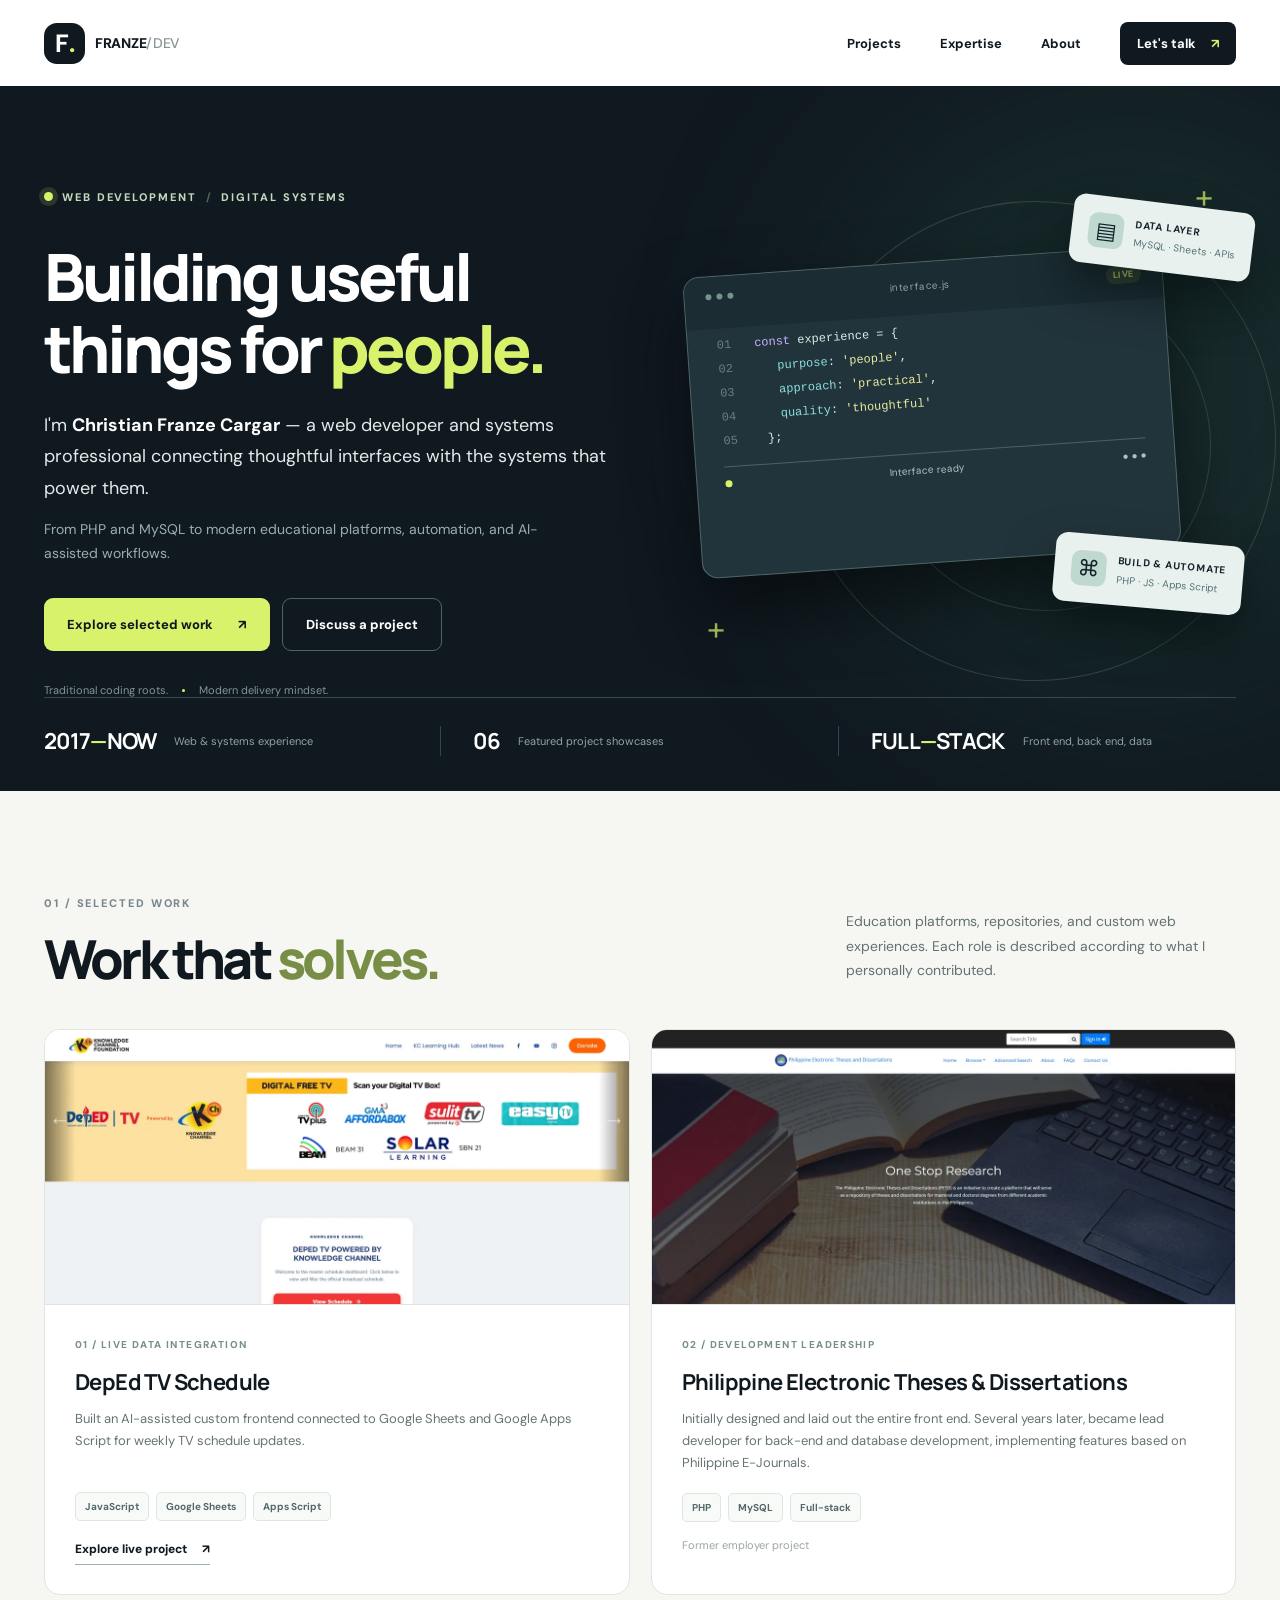
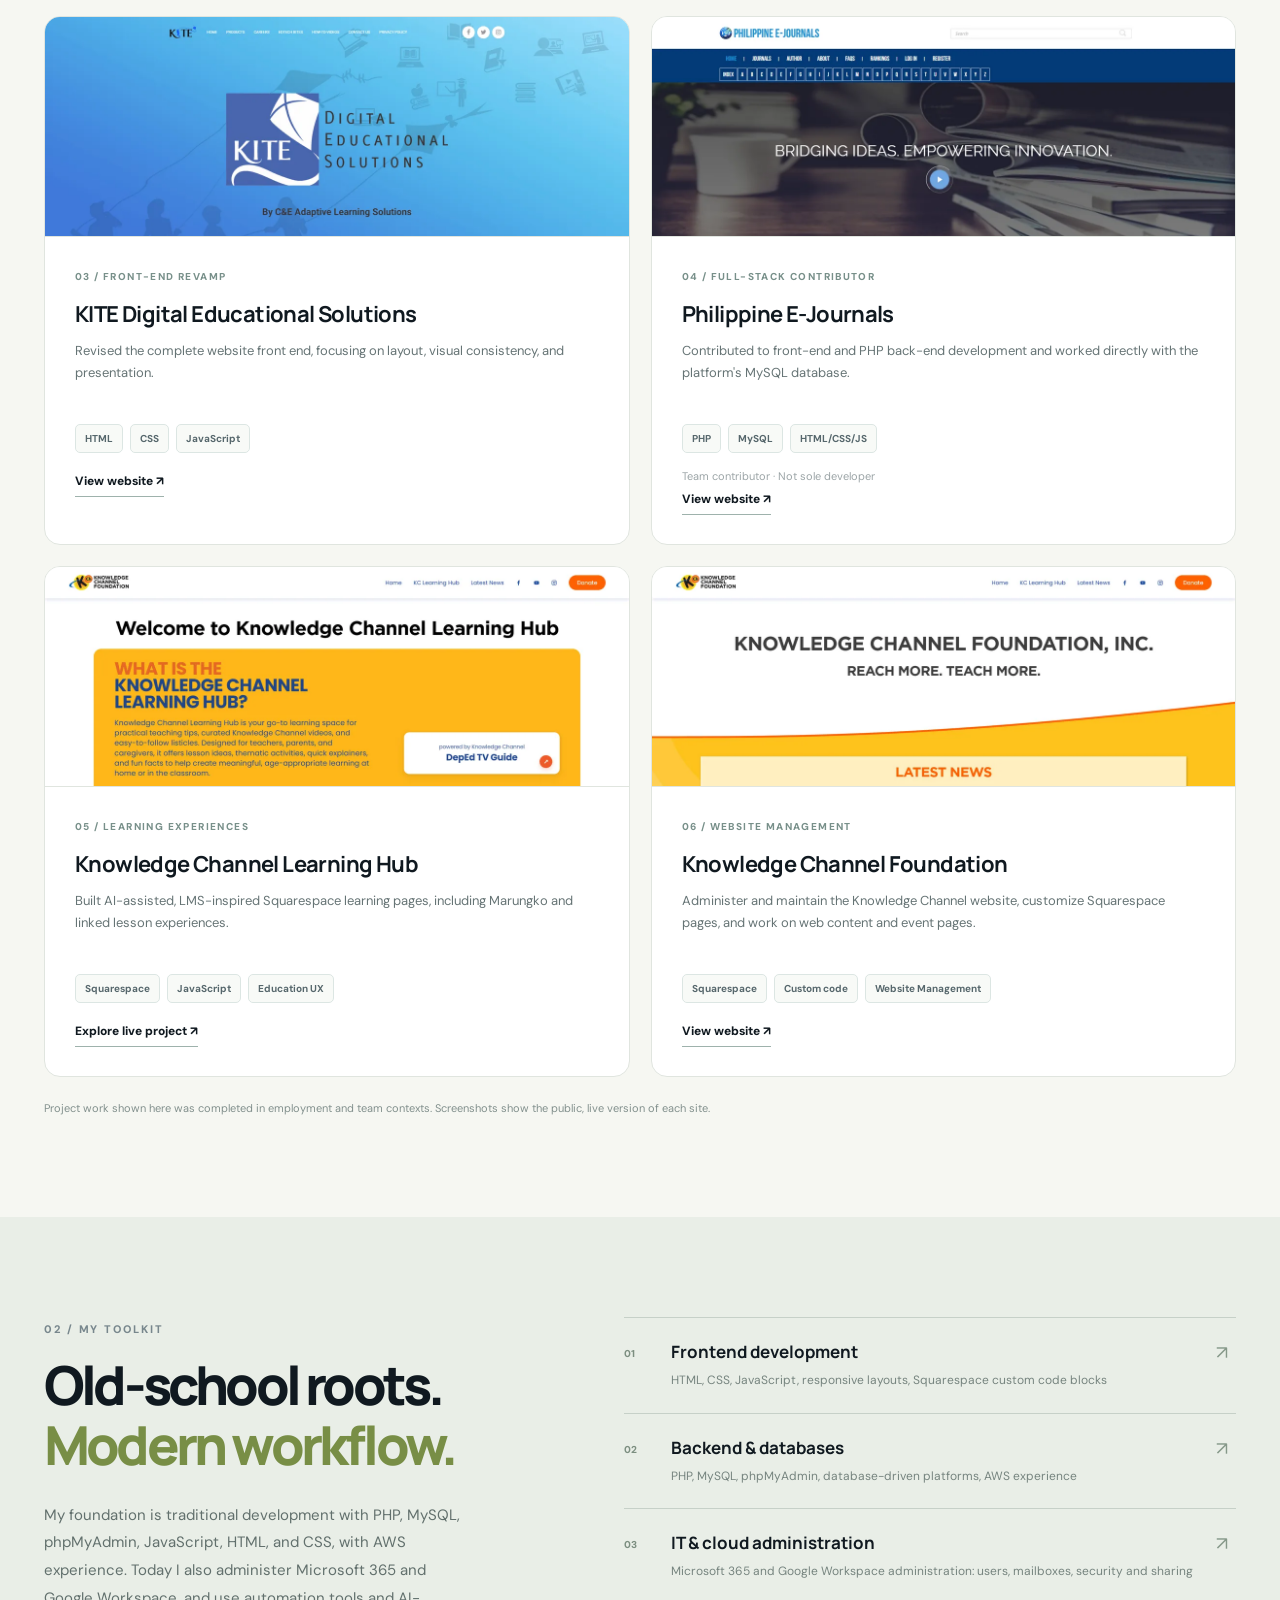
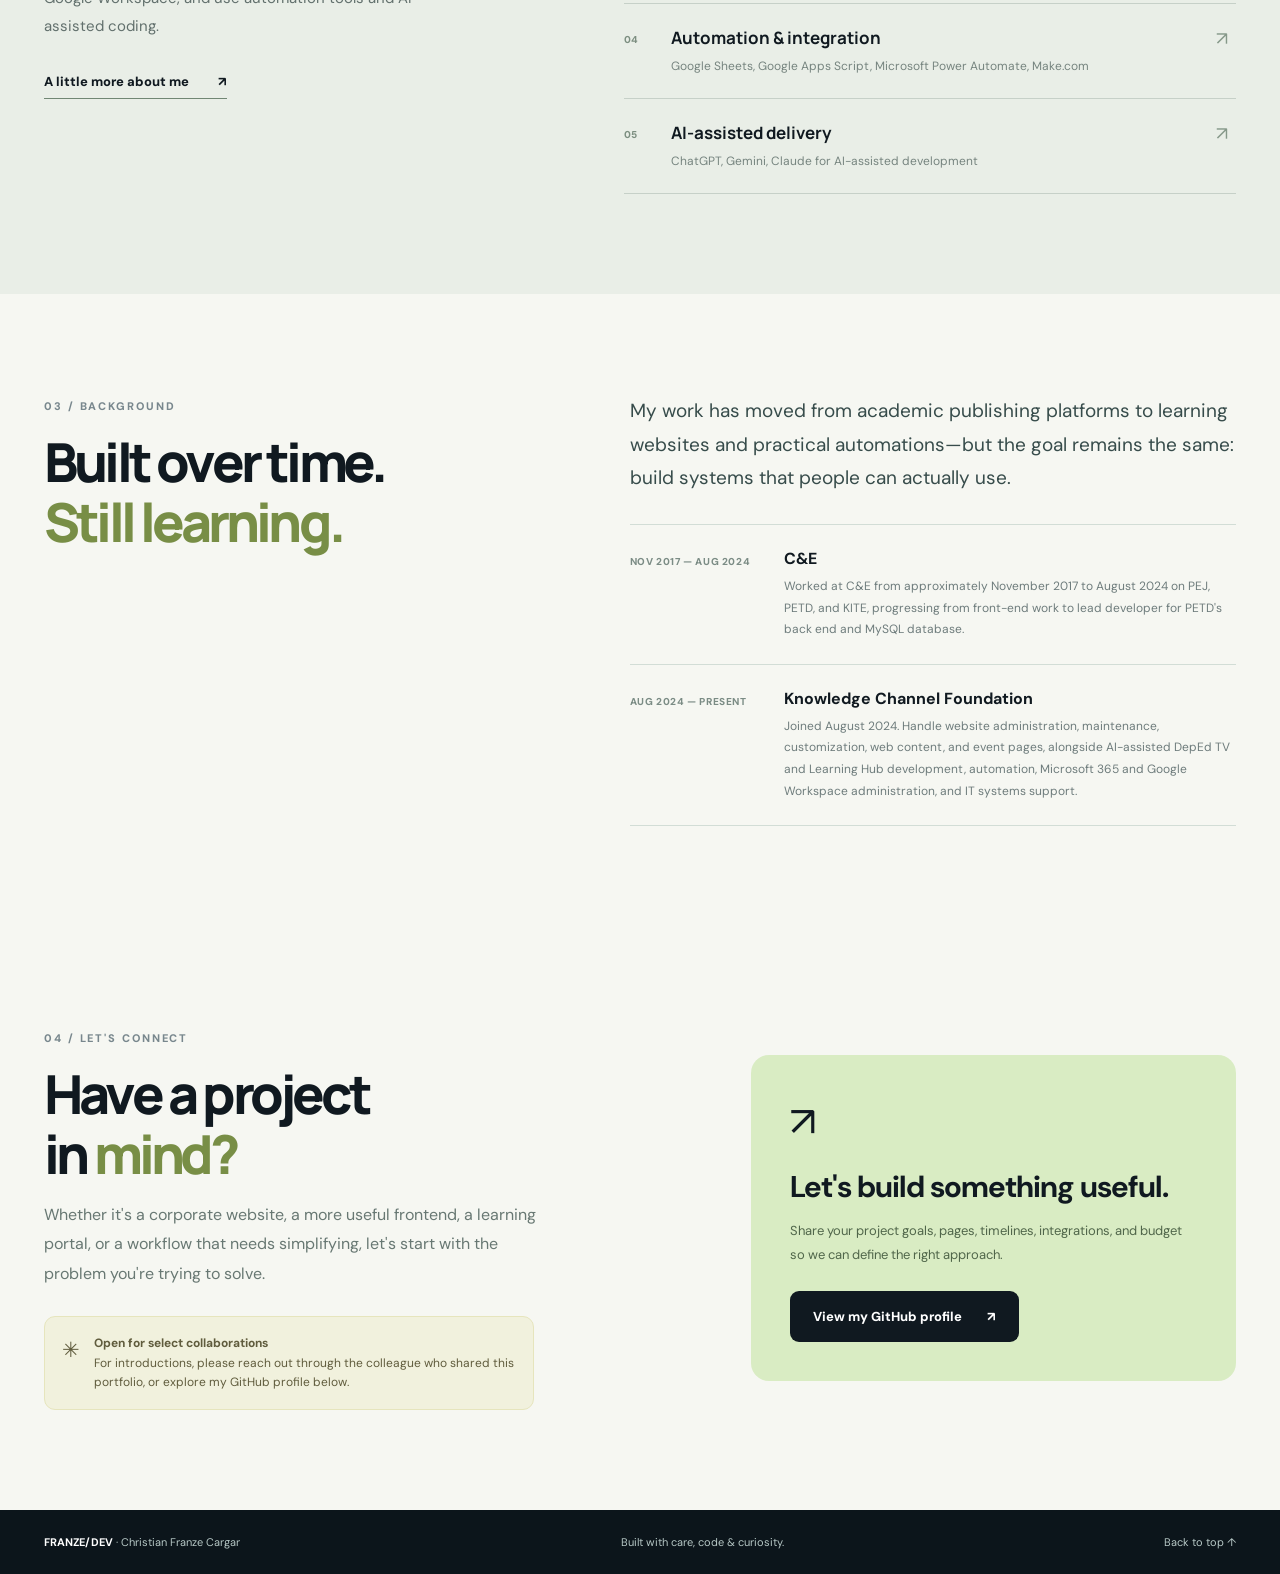
==== commit 2d21423b: "Replace placeholders with live-site screenshots and refresh portfolio - Real 1200x600 screenshots fo" ====
--- a/index.html
+++ b/index.html
@@ -9,6 +9,25 @@
       content="Christian Franze Cargar — web development, educational platforms, and automation. A selected portfolio of full-stack web work and digital systems."
     />
     <title>Christian Franze Cargar · Web Systems & Development</title>
+    <link rel="canonical" href="https://franze-cargar.github.io/" />
+    <link rel="icon" href="assets/favicon.svg" type="image/svg+xml" />
+    <meta property="og:type" content="website" />
+    <meta property="og:url" content="https://franze-cargar.github.io/" />
+    <meta property="og:title" content="Christian Franze Cargar · Web Systems & Development" />
+    <meta
+      property="og:description"
+      content="Web development, educational platforms, IT administration and automation. Selected live work since 2017."
+    />
+    <meta property="og:image" content="https://franze-cargar.github.io/assets/og-image.png" />
+    <meta property="og:image:width" content="1200" />
+    <meta property="og:image:height" content="630" />
+    <meta name="twitter:card" content="summary_large_image" />
+    <link rel="preconnect" href="https://fonts.googleapis.com" />
+    <link rel="preconnect" href="https://fonts.gstatic.com" crossorigin />
+    <link
+      rel="stylesheet"
+      href="https://fonts.googleapis.com/css2?family=DM+Sans:wght@400;500;600;700;800&family=Manrope:wght@400;500;600;700;800&display=swap"
+    />
     <link rel="stylesheet" href="assets/styles.css" />
     <script src="assets/main.js" defer></script>
   </head>
@@ -145,25 +164,14 @@
           </div>
           <div class="featured-grid">
             <article class="project-card featured featured-green">
-              <div class="project-preview preview-schedule">
-                <div class="preview-label">
-                  SCREENSHOT PLACEHOLDER · DEPED TV
-                </div>
-                <div class="schedule-faux">
-                  <div class="fake-browser">
-                    <span>● ● ●</span>
-                    <small>knowledgechannel.org/deped-tv</small>
-                  </div>
-                  <div class="fake-schedule-head">
-                    DepEd TV <span>WEEKLY SCHEDULE</span>
-                  </div>
-                  <div class="fake-filter">
-                    <i>Week 1 ▾</i><i>Monday</i><i>Tuesday</i><i>Wednesday</i>
-                  </div>
-                  <div class="fake-lines">
-                    <span></span><span></span><span></span>
-                  </div>
-                </div>
+              <div class="project-preview preview-shot">
+                <img
+                  src="screenshots/deped-tv.webp"
+                  width="1200"
+                  height="600"
+                  loading="lazy"
+                  alt="DepEd TV page on the Knowledge Channel website, with the schedule dashboard and free TV channel list"
+                />
               </div>
               <div class="project-body">
                 <span class="project-index">01 / LIVE DATA INTEGRATION</span>
@@ -186,17 +194,14 @@
               </div>
             </article>
             <article class="project-card featured featured-blue">
-              <div class="project-preview preview-petd">
-                <div class="preview-label">SCREENSHOT PLACEHOLDER · PETD</div>
-                <div class="petd-symbol">
-                  <div class="petd-cover">
-                    <span>RESEARCH</span><strong>ARCHIVE</strong>
-                    <div class="petd-lines"></div>
-                  </div>
-                  <div class="petd-side">
-                    FRONT END<br />↓<br />BACK END + DATABASE
-                  </div>
-                </div>
+              <div class="project-preview preview-shot">
+                <img
+                  src="screenshots/petd.webp"
+                  width="1200"
+                  height="600"
+                  loading="lazy"
+                  alt="Philippine Electronic Theses and Dissertations home page with the One Stop Research banner"
+                />
               </div>
               <div class="project-body">
                 <span class="project-index">02 / DEVELOPMENT LEADERSHIP</span>
@@ -210,21 +215,20 @@
                 <div class="chipset">
                   <span>PHP</span><span>MySQL</span><span>Full-stack</span>
                 </div>
-                <span class="project-note"
-                  >Former employer project · Public screenshot pending</span
-                >
+                <span class="project-note">Former employer project</span>
               </div>
             </article>
           </div>
           <div class="projects-grid">
             <article class="project-card">
-              <div class="project-preview preview-kite">
-                <div class="preview-label">
-                  SCREENSHOT PLACEHOLDER · KITE.PH
-                </div>
-                <div class="showcase-type">
-                  KITE<span>.</span><small>Digital Educational Solutions</small>
-                </div>
+              <div class="project-preview preview-shot">
+                <img
+                  src="screenshots/kite.webp"
+                  width="1200"
+                  height="600"
+                  loading="lazy"
+                  alt="KITE Digital Educational Solutions home page with the KITE logo"
+                />
               </div>
               <div class="project-body">
                 <span class="project-index">03 / FRONT-END REVAMP</span>
@@ -246,13 +250,14 @@
               </div>
             </article>
             <article class="project-card">
-              <div class="project-preview preview-pej">
-                <div class="preview-label">SCREENSHOT PLACEHOLDER · PEJ</div>
-                <div class="showcase-type research-type">
-                  <span>PEJ</span
-                  ><small>Journals · Research · Publishing</small>
-                  <div class="research-bars"><i></i><i></i><i></i></div>
-                </div>
+              <div class="project-preview preview-shot">
+                <img
+                  src="screenshots/pej.webp"
+                  width="1200"
+                  height="600"
+                  loading="lazy"
+                  alt="Philippine E-Journals home page with the Bridging Ideas banner"
+                />
               </div>
               <div class="project-body">
                 <span class="project-index">04 / FULL-STACK CONTRIBUTOR</span>
@@ -267,16 +272,24 @@
                 <span class="project-note"
                   >Team contributor · Not sole developer</span
                 >
+                <a
+                  href="https://www.ejournals.ph"
+                  target="_blank"
+                  rel="noopener noreferrer"
+                  class="project-link"
+                  >View website ↗</a
+                >
               </div>
             </article>
             <article class="project-card">
-              <div class="project-preview preview-learning">
-                <div class="preview-label">
-                  SCREENSHOT PLACEHOLDER · LEARNING HUB
-                </div>
-                <div class="learning-tiles">
-                  <span>LEARN</span><span>READ</span><span>EXPLORE</span>
-                </div>
+              <div class="project-preview preview-shot">
+                <img
+                  src="screenshots/learning-hub.webp"
+                  width="1200"
+                  height="600"
+                  loading="lazy"
+                  alt="Knowledge Channel Learning Hub welcome page with Marungko Method and Classroom Archive buttons"
+                />
               </div>
               <div class="project-body">
                 <span class="project-index">05 / LEARNING EXPERIENCES</span>
@@ -299,11 +312,14 @@
               </div>
             </article>
             <article class="project-card">
-              <div class="project-preview preview-kcfi">
-                <div class="preview-label">SCREENSHOT PLACEHOLDER · KCFI</div>
-                <div class="showcase-type kcfi-type">
-                  KCFI<small>WEB EXPERIENCES</small>
-                </div>
+              <div class="project-preview preview-shot">
+                <img
+                  src="screenshots/kcfi.webp"
+                  width="1200"
+                  height="600"
+                  loading="lazy"
+                  alt="Knowledge Channel Foundation website with the Reach More. Teach More. heading and latest news"
+                />
               </div>
               <div class="project-body">
                 <span class="project-index">06 / WEBSITE MANAGEMENT</span>
@@ -328,8 +344,7 @@
           </div>
           <p class="portfolio-disclaimer">
             Project work shown here was completed in employment and team
-            contexts. Logos, client materials, and screenshots should be
-            published only with appropriate permission.
+            contexts. Screenshots show the public, live version of each site.
           </p>
         </div>
       </section>
@@ -341,7 +356,8 @@
             <h2>Old-school roots.<br /><em>Modern workflow.</em></h2>
             <p>
               My foundation is traditional development with PHP, MySQL,
-              JavaScript, HTML, and CSS, with AWS experience. Today I also use
+              phpMyAdmin, JavaScript, HTML, and CSS, with AWS experience. Today
+              I also administer Microsoft 365 and Google Workspace, and use
               automation tools and AI-assisted coding.
             </p>
             <a class="text-link" href="#about"
@@ -365,7 +381,8 @@
               <div>
                 <h3>Backend & databases</h3>
                 <p>
-                  PHP, MySQL, database-driven platforms, AWS experience
+                  PHP, MySQL, phpMyAdmin, database-driven platforms, AWS
+                  experience
                 </p>
               </div>
               <b>↗</b>
@@ -373,6 +390,17 @@
             <div class="skill-row">
               <span>03</span>
               <div>
+                <h3>IT & cloud administration</h3>
+                <p>
+                  Microsoft 365 and Google Workspace administration: users,
+                  mailboxes, security and sharing
+                </p>
+              </div>
+              <b>↗</b>
+            </div>
+            <div class="skill-row">
+              <span>04</span>
+              <div>
                 <h3>Automation & integration</h3>
                 <p>
                   Google Sheets, Google Apps Script, Microsoft Power Automate,
@@ -382,7 +410,7 @@
               <b>↗</b>
             </div>
             <div class="skill-row">
-              <span>04</span>
+              <span>05</span>
               <div>
                 <h3>AI-assisted delivery</h3>
                 <p>
@@ -415,7 +443,7 @@
                   <p>
                     Worked at C&E from approximately November 2017 to August 2024
                     on PEJ, PETD, and KITE, progressing from front-end work to
-                    lead developer for PETD's back end and database.
+                    lead developer for PETD's back end and MySQL database.
                   </p>
                 </div>
               </div>
@@ -427,7 +455,8 @@
                     Joined August 2024. Handle website administration, maintenance,
                     customization, web content, and event pages, alongside
                     AI-assisted DepEd TV and Learning Hub development,
-                    automation, and IT systems support.
+                    automation, Microsoft 365 and Google Workspace
+                    administration, and IT systems support.
                   </p>
                 </div>
               </div>
@@ -436,6 +465,8 @@
         </div>
       </section>
 
+      <!-- Payment demo hidden from the homepage until the PayMongo test integration is verified.
+           The page is still at payment-demo/. To show it again, remove this comment wrapper.
       <section class="section payment-strip" id="demo">
         <div class="shell demo-grid">
           <div>
@@ -475,11 +506,12 @@
           </div>
         </div>
       </section>
+      -->
 
       <section class="section contact-section" id="contact">
         <div class="shell contact-layout">
           <div>
-            <span class="section-kicker">05 / LET'S CONNECT</span>
+            <span class="section-kicker">04 / LET'S CONNECT</span>
             <h2>Have a project<br />in <em>mind?</em></h2>
             <p>
               Whether it's a corporate website, a more useful frontend, a
@@ -508,9 +540,6 @@
               rel="noopener noreferrer"
               class="btn btn-dark"
               >View my GitHub profile <span>↗</span></a
-            ><small
-              >A personal business email can be added here once
-              finalized.</small
             >
           </div>
         </div>
--- a/assets/styles.css
+++ b/assets/styles.css
@@ -1,11 +1,11 @@
-@import url('https://fonts.googleapis.com/css2?family=DM+Sans:wght@400;500;600;700;800&family=Manrope:wght@400;500;600;700;800&display=swap');
+
 :root{--ink:#101920;--navy:#142128;--lime:#d8f36b;--paper:#f6f7f2;--muted:#637077;--line:#dce2dd;--white:#fff;--radius:24px;scroll-behavior:smooth}
 *{box-sizing:border-box}body{margin:0;color:var(--ink);background:var(--paper);font-family:'DM Sans',Arial,sans-serif;-webkit-font-smoothing:antialiased}a{color:inherit;text-decoration:none}button{font:inherit}.shell{width:min(1200px,calc(100% - 88px));margin:0 auto}.skip-link{position:absolute;top:-100px;background:var(--lime);color:var(--ink);padding:12px;z-index:99}.skip-link:focus{top:0}a:focus-visible,button:focus-visible{outline:3px solid #8baf2f;outline-offset:4px}
 .site-header{height:86px;position:relative;z-index:20;background:#fff}.header-inner{display:flex;align-items:center;justify-content:space-between;height:100%}.wordmark{display:inline-flex;align-items:center;gap:10px;font-weight:800;font-size:14px;letter-spacing:-.3px}.brand-icon{width:41px;height:41px;display:flex;align-items:center;justify-content:center;border-radius:13px;background:var(--ink);color:white;font-size:25px}.brand-dot{color:var(--lime)}.thin{font-weight:500;color:#8a9495}.main-nav{display:flex;gap:39px;align-items:center}.main-nav>a{font-size:13px;font-weight:700}.main-nav>a:hover{color:#6d842e}.main-nav .nav-contact{background:var(--ink);color:white;padding:13px 17px;border-radius:8px}.nav-contact span{margin-left:12px;color:var(--lime)}.menu-toggle{display:none}
 .hero{background:var(--ink);color:#fff;overflow:hidden;padding:85px 0 0;position:relative}.hero::before{content:'';position:absolute;width:600px;height:600px;border-radius:50%;background:#2f5a4b44;filter:blur(100px);right:-150px;top:10px;pointer-events:none}.hero-grid{display:grid;grid-template-columns:1.06fr .94fr;min-height:510px;position:relative;gap:35px}.hero-text{position:relative;z-index:2;padding-top:14px}.eyebrow,.section-kicker{display:inline-flex;align-items:center;gap:9px;font-size:11px;font-weight:800;letter-spacing:1.9px;text-transform:uppercase;color:#78878d}.eyebrow{color:#c5d7bd}.live-dot{width:9px;height:9px;border-radius:50%;background:var(--lime);box-shadow:0 0 0 5px #d8f36b22}.slash{color:#51665d}.hero h1,h2{font-family:Manrope,Arial,sans-serif;letter-spacing:-3.8px;line-height:1.11}.hero h1{font-size:clamp(45px,5.1vw,76px);margin:34px 0 25px;font-weight:800;white-space:nowrap}.hero h1 em,.section h2 em{font-style:normal;color:var(--lime)}.hero-lead{max-width:565px;font-size:18px;line-height:1.75;color:#e3eae8;margin:0 0 14px}.hero-lead strong{color:white}.hero-sub{color:#9aafad;font-size:14px;line-height:1.7;max-width:515px;margin:0}.hero-actions{display:flex;gap:12px;margin:32px 0}.btn{display:inline-flex;align-items:center;justify-content:center;gap:25px;padding:17px 23px;border-radius:9px;font-size:13px;font-weight:800;transition:transform .2s,background .2s}.btn:hover{transform:translateY(-2px)}.btn-accent{background:var(--lime);color:var(--ink)}.btn-accent:hover{background:#e7ff8b}.btn-ghost{border:1px solid #516266;color:white}.btn-ghost:hover{background:#ffffff16}.hero-mini{display:flex;gap:14px;color:#819593;font-size:11px;align-items:center}.mini-sep{height:3px;width:3px;border-radius:50%;background:var(--lime)}
-.hero-art{position:relative;min-height:470px;align-self:stretch}.art-orbit{position:absolute;border:1px solid #435850;border-radius:50%;transform:rotate(30deg);opacity:.65}.orbit-one{width:480px;height:480px;top:30px;right:-40px}.orbit-two{width:330px;height:330px;top:110px;right:25px}.visual-card{position:absolute;top:90px;left:0;width:min(100%,480px);height:302px;background:#22343b;border:1px solid #4c6666;border-radius:16px;box-shadow:0 30px 65px #0008;transform:rotate(-4deg);overflow:hidden}.visual-top{display:flex;justify-content:space-between;padding:17px 21px;background:#1b2d33;font-size:10px;color:#8da6a4;letter-spacing:.6px}.tiny-dots{display:flex;gap:5px}.tiny-dots i{width:6px;height:6px;background:#75928b;border-radius:50%;display:block}.lime-pill{border-radius:30px;background:#d8f36b22;color:var(--lime);font-size:9px;padding:3px 7px;font-weight:800}.code-line{padding:10px 29px 0;font-family:Consolas,monospace;color:#d9ebe7;white-space:nowrap;font-size:12px}.code-line:first-of-type{margin-top:15px}.code-line b{color:#65817c;font-weight:400;margin-right:23px}.code-purple{color:#c3b0ff}.code-blue{color:#8bdddb}.code-yellow{color:#e7eaa0}.visual-rule{height:1px;background:#4b6163;margin:18px 28px 10px}.visual-footer{font-size:10px;padding:0 28px;color:#a7c5bd;display:flex;align-items:center;gap:8px;justify-content:space-between}.signal{width:7px;height:7px;border-radius:50%;background:var(--lime)}.visual-floating{position:absolute;display:flex;gap:11px;align-items:center;padding:17px;border-radius:12px;background:#e8f1ee;color:#132229;box-shadow:0 25px 45px #07101199}.visual-floating strong{display:block;font-size:10px;letter-spacing:.8px}.visual-floating small{font-size:10px;color:#547074}.visual-database{top:32px;right:-17px;transform:rotate(7deg)}.visual-build{bottom:89px;right:-7px;transform:rotate(5deg)}.bubble-icon{width:35px;height:35px;border-radius:9px;background:#bfd9d0;display:grid;place-items:center;font-size:22px}.art-corner{position:absolute;color:var(--lime);font-size:33px;opacity:.7}.plus-one{left:15px;bottom:47px}.plus-two{right:23px;top:4px}.metrics-bar{display:grid;grid-template-columns:repeat(3,1fr);border-top:1px solid #37484b;position:relative;z-index:2;padding:28px 0 35px}.metrics-bar>div{display:flex;align-items:center;gap:18px;border-right:1px solid #34454b;padding-left:32px}.metrics-bar>div:first-child{padding-left:0}.metrics-bar>div:last-child{border:0}.metrics-bar strong{font-family:Manrope;font-size:22px;letter-spacing:-.7px}.metrics-bar strong span{color:var(--lime)}.metrics-bar small{color:#8fa4a1;font-size:11px;line-height:1.35}
-.section{padding:100px 0}.section-top{display:flex;justify-content:space-between;gap:60px;align-items:end;margin-bottom:40px}.section h2{font-size:clamp(40px,4.2vw,57px);margin:17px 0 0;font-weight:800}.section h2 em{color:#788e46}.section-top p{max-width:390px;margin:0 0 6px;color:#637173;line-height:1.75;font-size:14px}.featured-grid{display:grid;grid-template-columns:repeat(2,1fr);gap:21px}.projects-grid{display:grid;grid-template-columns:repeat(2,1fr);gap:21px;margin-top:21px}.project-card{background:white;border:1px solid #e0e5df;border-radius:16px;overflow:hidden;transition:transform .25s,box-shadow .25s}.project-card:hover{transform:translateY(-5px);box-shadow:0 24px 40px #0f1f1820}.project-preview{height:220px;position:relative;overflow:hidden;display:flex;justify-content:center;align-items:center}.featured .project-preview{height:275px}.preview-label{position:absolute;top:17px;left:17px;z-index:5;font-size:9px;font-weight:800;letter-spacing:1.4px;border-radius:5px;padding:9px 10px;color:#fafffa;background:#10292cbd}.preview-schedule{background:linear-gradient(135deg,#a8d5bd,#dff2ca)}.schedule-faux{background:white;width:78%;border-radius:10px 10px 0 0;transform:rotate(-5deg) translateY(35px);box-shadow:0 20px 30px #13351f2e;min-height:210px;overflow:hidden}.fake-browser{background:#ecf3ee;font-size:9px;padding:10px 15px;display:flex;justify-content:space-between;color:#768d86}.fake-browser small{font-size:8px}.fake-schedule-head{padding:19px;font-size:25px;color:#1e5448;font-weight:800;display:flex;justify-content:space-between;align-items:center}.fake-schedule-head span{font-size:8px;letter-spacing:1px;color:#6c8c85}.fake-filter{display:flex;gap:7px;padding:0 19px}.fake-filter i{background:#d4e7dc;padding:8px;font-style:normal;border-radius:5px;font-size:8px;color:#3b6b5a}.fake-lines{display:grid;gap:9px;padding:15px 19px}.fake-lines span{height:15px;background:linear-gradient(90deg,#edf3ee,#dfebdf);border-left:4px solid #70ad96;border-radius:3px}.fake-lines span:nth-child(2){width:85%}.fake-lines span:nth-child(3){width:93%}.preview-petd{background:linear-gradient(135deg,#aab5e9,#657ea1)}.petd-symbol{display:flex;align-items:center;gap:20px;transform:rotate(-9deg)}.petd-cover{height:205px;width:160px;background:#f2efe7;box-shadow:17px 17px 0 #324b70;padding:25px;display:flex;flex-direction:column}.petd-cover span{font-size:9px;letter-spacing:3px;color:#718198}.petd-cover strong{font-size:30px;line-height:1.2;color:#2e4464;margin-top:18px}.petd-lines{width:70%;height:35px;border-top:2px solid #a7bac4;border-bottom:2px solid #a7bac4;margin-top:20px}.petd-side{font-size:10px;color:white;font-weight:800;letter-spacing:2px;line-height:2}.project-body{padding:27px 30px 29px}.project-index{font-size:10px;letter-spacing:1.4px;color:#78908a;font-weight:800}.project-body h3{font-family:Manrope;font-size:22px;line-height:1.32;letter-spacing:-.6px;margin:15px 0 11px}.project-body p{line-height:1.7;color:#667475;font-size:13px;margin:0;min-height:65px}.chipset{display:flex;gap:7px;flex-wrap:wrap;margin:19px 0 16px}.chipset span{font-size:10px;color:#56676c;border:1px solid #dce6e3;border-radius:5px;padding:7px 9px;font-weight:700;background:#f8faf7}.project-link{display:inline-flex;font-size:12px;font-weight:800;gap:15px;border-bottom:1px solid #9eb2ac;padding-bottom:7px}.project-link:hover{color:#5f8336}.project-note{color:#9ca5a7;font-size:11px;display:block;margin:4px 0}.preview-kite{background:#e5ecc3}.showcase-type{font-weight:800;font-family:Manrope;font-size:75px;letter-spacing:-8px;color:#253d2c;line-height:1}.showcase-type>span{color:#93b74d}.showcase-type small{display:block;font-size:11px;letter-spacing:0;font-weight:500;text-align:center;margin:8px 0}.preview-pej{background:#d9e8e6}.research-type{font-size:72px;letter-spacing:-5px;color:#275d64;display:flex;flex-direction:column}.research-type small{font-size:9px;letter-spacing:1.4px}.research-bars{display:flex;gap:7px;margin:19px auto 0}.research-bars i{height:5px;width:45px;border-radius:2px;background:#619d9b}.research-bars i:nth-child(2){width:70px}.preview-learning{background:#efdac6}.learning-tiles{display:flex;gap:8px;transform:rotate(-8deg)}.learning-tiles span{display:grid;place-items:center;background:#fff8e9;border-radius:14px;box-shadow:8px 12px 0 #ba82616b;width:115px;height:110px;font-weight:800;letter-spacing:1px;color:#a76a49}.learning-tiles span:nth-child(2){transform:translateY(-16px);background:#fff}.learning-tiles span:nth-child(3){transform:translateY(12px)}.preview-kcfi{background:linear-gradient(145deg,#d4e8f8,#c1d6ee)}.kcfi-type{color:#1b4d8c;font-size:68px;letter-spacing:-5px}.kcfi-type small{letter-spacing:2px;color:#457cae}.portfolio-disclaimer{font-size:11px;color:#82908d;line-height:1.6;margin:23px 0 0}
-.expertise-section{background:#e9eee7}.expertise-layout{display:grid;grid-template-columns:.9fr 1.1fr;gap:80px}.expertise-layout>div:first-child>p{font-size:15px;line-height:1.85;color:#62706d;margin:27px 0 30px;max-width:430px}.text-link{font-size:13px;font-weight:800;border-bottom:1px solid #718774;padding-bottom:8px}.text-link span{margin-left:26px}.expertise-list{border-top:1px solid #c6d0c8}.skill-row{display:grid;grid-template-columns:35px 1fr 20px;gap:12px;padding:22px 0;border-bottom:1px solid #c6d0c8}.skill-row>span{color:#7c8e80;font-size:10px;font-weight:800;margin-top:7px}.skill-row h3{font-size:17px;margin:0 0 8px;font-family:Manrope}.skill-row p{color:#76847f;margin:0;font-size:12px;line-height:1.6}.skill-row b{font-size:19px;font-weight:400;color:#869889}
+.hero-art{position:relative;min-height:470px;align-self:stretch}.art-orbit{position:absolute;border:1px solid #435850;border-radius:50%;transform:rotate(30deg);opacity:.65}.orbit-one{width:480px;height:480px;top:30px;right:-40px}.orbit-two{width:330px;height:330px;top:110px;right:25px}.visual-card{position:absolute;top:90px;left:0;width:min(100%,480px);height:302px;background:#22343b;border:1px solid #4c6666;border-radius:16px;box-shadow:0 30px 65px #0008;transform:rotate(-4deg);overflow:hidden}.visual-top{display:flex;justify-content:space-between;padding:17px 21px;background:#1b2d33;font-size:10px;color:#8da6a4;letter-spacing:.6px}.tiny-dots{display:flex;gap:5px}.tiny-dots i{width:6px;height:6px;background:#75928b;border-radius:50%;display:block}.lime-pill{border-radius:30px;background:#d8f36b22;color:var(--lime);font-size:9px;padding:3px 7px;font-weight:800}.code-line{padding:10px 29px 0;font-family:Consolas,monospace;color:#d9ebe7;white-space:nowrap;font-size:12px}.code-line:first-of-type{margin-top:15px}.code-line b{color:#65817c;font-weight:400;margin-right:23px}.code-purple{color:#c3b0ff}.code-blue{color:#8bdddb}.code-yellow{color:#e7eaa0}.visual-rule{height:1px;background:#4b6163;margin:18px 28px 10px}.visual-footer{font-size:10px;padding:0 28px;color:#a7c5bd;display:flex;align-items:center;gap:8px;justify-content:space-between}.signal{width:7px;height:7px;border-radius:50%;background:var(--lime)}.visual-floating{position:absolute;display:flex;gap:11px;align-items:center;padding:17px;border-radius:12px;background:#e8f1ee;color:#132229;box-shadow:0 25px 45px #07101199}.visual-floating strong{display:block;font-size:10px;letter-spacing:.8px}.visual-floating small{font-size:10px;color:#547074}.visual-database{top:32px;right:-17px;transform:rotate(7deg)}.visual-build{bottom:89px;right:-7px;transform:rotate(5deg)}.bubble-icon{width:35px;height:35px;border-radius:9px;background:#bfd9d0;display:grid;place-items:center;font-size:22px}.art-corner{position:absolute;color:var(--lime);font-size:33px;opacity:.7}.plus-one{left:15px;bottom:47px}.plus-two{right:23px;top:4px}.metrics-bar{display:grid;grid-template-columns:repeat(3,1fr);border-top:1px solid #37484b;position:relative;z-index:2;padding:28px 0 35px}.metrics-bar>div{display:flex;align-items:center;gap:18px;border-right:1px solid #34454b;padding-left:32px}.metrics-bar>div:first-child{padding-left:0}.metrics-bar>div:last-child{border:0}.metrics-bar strong{font-family:Manrope,Arial,sans-serif;font-size:22px;letter-spacing:-.7px}.metrics-bar strong span{color:var(--lime)}.metrics-bar small{color:#8fa4a1;font-size:11px;line-height:1.35}
+.section{padding:100px 0}.section-top{display:flex;justify-content:space-between;gap:60px;align-items:end;margin-bottom:40px}.section h2{font-size:clamp(40px,4.2vw,57px);margin:17px 0 0;font-weight:800}.section h2 em{color:#788e46}.section-top p{max-width:390px;margin:0 0 6px;color:#637173;line-height:1.75;font-size:14px}.featured-grid{display:grid;grid-template-columns:repeat(2,1fr);gap:21px}.projects-grid{display:grid;grid-template-columns:repeat(2,1fr);gap:21px;margin-top:21px}.project-card{background:white;border:1px solid #e0e5df;border-radius:16px;overflow:hidden;transition:transform .25s,box-shadow .25s}.project-card:hover{transform:translateY(-5px);box-shadow:0 24px 40px #0f1f1820}.project-preview{height:220px;position:relative;overflow:hidden;display:flex;justify-content:center;align-items:center}.featured .project-preview{height:275px}.preview-label{position:absolute;top:17px;left:17px;z-index:5;font-size:9px;font-weight:800;letter-spacing:1.4px;border-radius:5px;padding:9px 10px;color:#fafffa;background:#10292cbd}.preview-schedule{background:linear-gradient(135deg,#a8d5bd,#dff2ca)}.schedule-faux{background:white;width:78%;border-radius:10px 10px 0 0;transform:rotate(-5deg) translateY(35px);box-shadow:0 20px 30px #13351f2e;min-height:210px;overflow:hidden}.fake-browser{background:#ecf3ee;font-size:9px;padding:10px 15px;display:flex;justify-content:space-between;color:#768d86}.fake-browser small{font-size:8px}.fake-schedule-head{padding:19px;font-size:25px;color:#1e5448;font-weight:800;display:flex;justify-content:space-between;align-items:center}.fake-schedule-head span{font-size:8px;letter-spacing:1px;color:#6c8c85}.fake-filter{display:flex;gap:7px;padding:0 19px}.fake-filter i{background:#d4e7dc;padding:8px;font-style:normal;border-radius:5px;font-size:8px;color:#3b6b5a}.fake-lines{display:grid;gap:9px;padding:15px 19px}.fake-lines span{height:15px;background:linear-gradient(90deg,#edf3ee,#dfebdf);border-left:4px solid #70ad96;border-radius:3px}.fake-lines span:nth-child(2){width:85%}.fake-lines span:nth-child(3){width:93%}.preview-petd{background:linear-gradient(135deg,#aab5e9,#657ea1)}.petd-symbol{display:flex;align-items:center;gap:20px;transform:rotate(-9deg)}.petd-cover{height:205px;width:160px;background:#f2efe7;box-shadow:17px 17px 0 #324b70;padding:25px;display:flex;flex-direction:column}.petd-cover span{font-size:9px;letter-spacing:3px;color:#718198}.petd-cover strong{font-size:30px;line-height:1.2;color:#2e4464;margin-top:18px}.petd-lines{width:70%;height:35px;border-top:2px solid #a7bac4;border-bottom:2px solid #a7bac4;margin-top:20px}.petd-side{font-size:10px;color:white;font-weight:800;letter-spacing:2px;line-height:2}.project-body{padding:27px 30px 29px}.project-index{font-size:10px;letter-spacing:1.4px;color:#78908a;font-weight:800}.project-body h3{font-family:Manrope,Arial,sans-serif;font-size:22px;line-height:1.32;letter-spacing:-.6px;margin:15px 0 11px}.project-body p{line-height:1.7;color:#667475;font-size:13px;margin:0;min-height:65px}.chipset{display:flex;gap:7px;flex-wrap:wrap;margin:19px 0 16px}.chipset span{font-size:10px;color:#56676c;border:1px solid #dce6e3;border-radius:5px;padding:7px 9px;font-weight:700;background:#f8faf7}.project-link{display:inline-flex;font-size:12px;font-weight:800;gap:15px;border-bottom:1px solid #9eb2ac;padding-bottom:7px}.project-link:hover{color:#5f8336}.project-note{color:#9ca5a7;font-size:11px;display:block;margin:4px 0}.preview-kite{background:#e5ecc3}.showcase-type{font-weight:800;font-family:Manrope,Arial,sans-serif;font-size:75px;letter-spacing:-8px;color:#253d2c;line-height:1}.showcase-type>span{color:#93b74d}.showcase-type small{display:block;font-size:11px;letter-spacing:0;font-weight:500;text-align:center;margin:8px 0}.preview-pej{background:#d9e8e6}.research-type{font-size:72px;letter-spacing:-5px;color:#275d64;display:flex;flex-direction:column}.research-type small{font-size:9px;letter-spacing:1.4px}.research-bars{display:flex;gap:7px;margin:19px auto 0}.research-bars i{height:5px;width:45px;border-radius:2px;background:#619d9b}.research-bars i:nth-child(2){width:70px}.preview-learning{background:#efdac6}.learning-tiles{display:flex;gap:8px;transform:rotate(-8deg)}.learning-tiles span{display:grid;place-items:center;background:#fff8e9;border-radius:14px;box-shadow:8px 12px 0 #ba82616b;width:115px;height:110px;font-weight:800;letter-spacing:1px;color:#a76a49}.learning-tiles span:nth-child(2){transform:translateY(-16px);background:#fff}.learning-tiles span:nth-child(3){transform:translateY(12px)}.preview-kcfi{background:linear-gradient(145deg,#d4e8f8,#c1d6ee)}.kcfi-type{color:#1b4d8c;font-size:68px;letter-spacing:-5px}.kcfi-type small{letter-spacing:2px;color:#457cae}.portfolio-disclaimer{font-size:11px;color:#82908d;line-height:1.6;margin:23px 0 0}
+.expertise-section{background:#e9eee7}.expertise-layout{display:grid;grid-template-columns:.9fr 1.1fr;gap:80px}.expertise-layout>div:first-child>p{font-size:15px;line-height:1.85;color:#62706d;margin:27px 0 30px;max-width:430px}.text-link{font-size:13px;font-weight:800;border-bottom:1px solid #718774;padding-bottom:8px}.text-link span{margin-left:26px}.expertise-list{border-top:1px solid #c6d0c8}.skill-row{display:grid;grid-template-columns:35px 1fr 20px;gap:12px;padding:22px 0;border-bottom:1px solid #c6d0c8}.skill-row>span{color:#7c8e80;font-size:10px;font-weight:800;margin-top:7px}.skill-row h3{font-size:17px;margin:0 0 8px;font-family:Manrope,Arial,sans-serif}.skill-row p{color:#76847f;margin:0;font-size:12px;line-height:1.6}.skill-row b{font-size:19px;font-weight:400;color:#869889}
 .about-grid{display:grid;grid-template-columns:.9fr 1.1fr;gap:90px}.about-lead{font-size:19px;line-height:1.75;margin:0 0 30px;color:#374c4b}.timeline{border-top:1px solid #d2ddd6}.timeline-item{display:grid;grid-template-columns:130px 1fr;gap:24px;padding:23px 0;border-bottom:1px solid #d2ddd6}.timeline-item>span{font-size:10px;color:#7b8c85;font-weight:800;letter-spacing:.6px;margin-top:7px}.timeline-item h3{font-size:16px;margin:0 0 7px}.timeline-item p{font-size:12px;line-height:1.8;color:#6e7c7c;margin:0}
 .payment-strip{background:#203537;color:#fff;overflow:hidden}.section-kicker-light{color:#b5cbb6}.payment-strip h2{font-size:clamp(38px,4vw,55px)}.payment-strip h2 em{color:var(--lime)}.demo-grid{display:grid;grid-template-columns:1fr .75fr;gap:70px;align-items:center}.demo-grid>div:first-child p{color:#b8cdca;line-height:1.85;max-width:540px;font-size:14px;margin:22px 0 30px}.demo-receipt{margin-left:auto;max-width:390px;width:100%;background:white;color:var(--ink);border-radius:17px;padding:32px;box-shadow:16px 18px 0 #3b5758;transform:rotate(3deg)}.receipt-head{display:flex;justify-content:space-between;font-weight:800;font-size:10px;letter-spacing:1px}.test-status{background:#f5e5af;color:#7c6418;padding:7px 9px;border-radius:5px}.receipt-symbol{font-size:42px;background:#e5f1e6;width:66px;height:66px;border-radius:16px;display:grid;place-items:center;margin:30px 0 17px;font-weight:800}.demo-receipt h3{font-size:23px;margin:0 0 7px}.demo-receipt p{font-size:12px;color:#81918f;margin:0}.receipt-divider{border-top:1px dashed #bdcbc6;margin:25px 0 20px}.receipt-line,.receipt-total{display:flex;justify-content:space-between;align-items:center;font-size:12px;margin:14px 0}.receipt-line span{color:#72847d}.receipt-total{border-top:1px solid #d6e0db;margin-top:22px;padding-top:20px;font-size:17px;font-weight:800}.receipt-foot{font-size:10px;text-align:center;color:#98a9a4;margin-top:27px}
 .contact-layout{display:grid;grid-template-columns:1fr .8fr;gap:100px;align-items:center}.contact-layout>div:first-child>p{color:#687873;line-height:1.85;max-width:500px}.contact-warning{display:flex;align-items:flex-start;gap:14px;background:#f1f1dd;border:1px solid #e6e5bd;border-radius:11px;padding:17px;color:#605c3d;font-size:12px;line-height:1.6;max-width:490px;margin-top:28px}.contact-warning span{font-size:21px}.contact-card{padding:39px;background:#d9ecc3;border-radius:18px}.contact-card-icon{font-size:42px;margin-bottom:18px}.contact-card h3{font-size:30px;letter-spacing:-1px;line-height:1.3;margin:0 0 13px}.contact-card p{font-size:13px;line-height:1.8;color:#50664a;margin:0 0 25px}.btn-dark{background:var(--ink);color:white}.contact-card small{display:block;margin-top:20px;color:#6a8165;line-height:1.6}
@@ -14,3 +14,5 @@
 @media(max-width:760px){.shell{width:calc(100% - 38px)}.site-header{height:72px}.menu-toggle{display:flex;width:42px;height:42px;background:#f3f5ef;border:0;border-radius:8px;flex-direction:column;gap:5px;align-items:center;justify-content:center}.menu-toggle span{height:2px;width:18px;background:#18302d}.main-nav{display:none;position:absolute;top:72px;left:0;width:100%;background:white;padding:20px 22px;flex-direction:column;align-items:stretch;gap:19px;box-shadow:0 12px 14px #0002}.main-nav.open{display:flex}.main-nav .nav-contact{width:max-content}.hero{padding:55px 0 0}.hero-grid{display:flex;flex-direction:column;min-height:0}.hero h1{font-size:clamp(40px,9vw,66px);white-space:normal;letter-spacing:-2.6px}.hero-text{padding-top:0}.hero-art{margin-top:25px;min-height:350px;transform:scale(.78);transform-origin:top left;width:118%}.visual-card{top:40px}.visual-build{bottom:22px}.visual-database{right:9px;top:5px}.metrics-bar{padding:18px 0;gap:8px}.metrics-bar>div{flex-direction:column;align-items:start;padding-left:9px;gap:2px}.metrics-bar strong{font-size:14px}.metrics-bar small{font-size:9px}.section{padding:70px 0}.section-top,.expertise-layout,.about-grid,.demo-grid,.contact-layout{display:grid;grid-template-columns:1fr;gap:28px}.section-top{margin-bottom:30px}.section h2{letter-spacing:-2px;font-size:clamp(37px,8vw,49px)}.featured-grid,.projects-grid{grid-template-columns:1fr}.featured .project-preview{height:235px}.project-preview{height:205px}.expertise-layout{gap:40px}.demo-receipt{margin:15px auto 10px;transform:rotate(1.5deg)}.contact-layout{gap:35px}.footer-inner{flex-wrap:wrap;justify-content:start}.about-lead{font-size:16px}}
 @media(max-width:400px){.hero-actions{flex-wrap:wrap}.btn{width:100%}.hero-art{transform:scale(.67);min-height:300px;width:140%}.hero-mini{flex-wrap:wrap}.learning-tiles span{width:97px;height:90px}.timeline-item{grid-template-columns:105px 1fr;gap:10px}.fake-schedule-head{font-size:21px}}
 @media(prefers-reduced-motion:reduce){:root{scroll-behavior:auto}*,*:before,*:after{transition:none!important;animation:none!important}}
+
+.preview-shot{background:#e9ede8}.preview-shot img{position:absolute;inset:0;width:100%;height:100%;object-fit:cover;object-position:top center;display:block;transition:transform .5s ease}.project-card:hover .preview-shot img{transform:scale(1.03)}.preview-shot::after{content:"";position:absolute;inset:0;box-shadow:inset 0 -1px 0 #e0e5df;pointer-events:none}
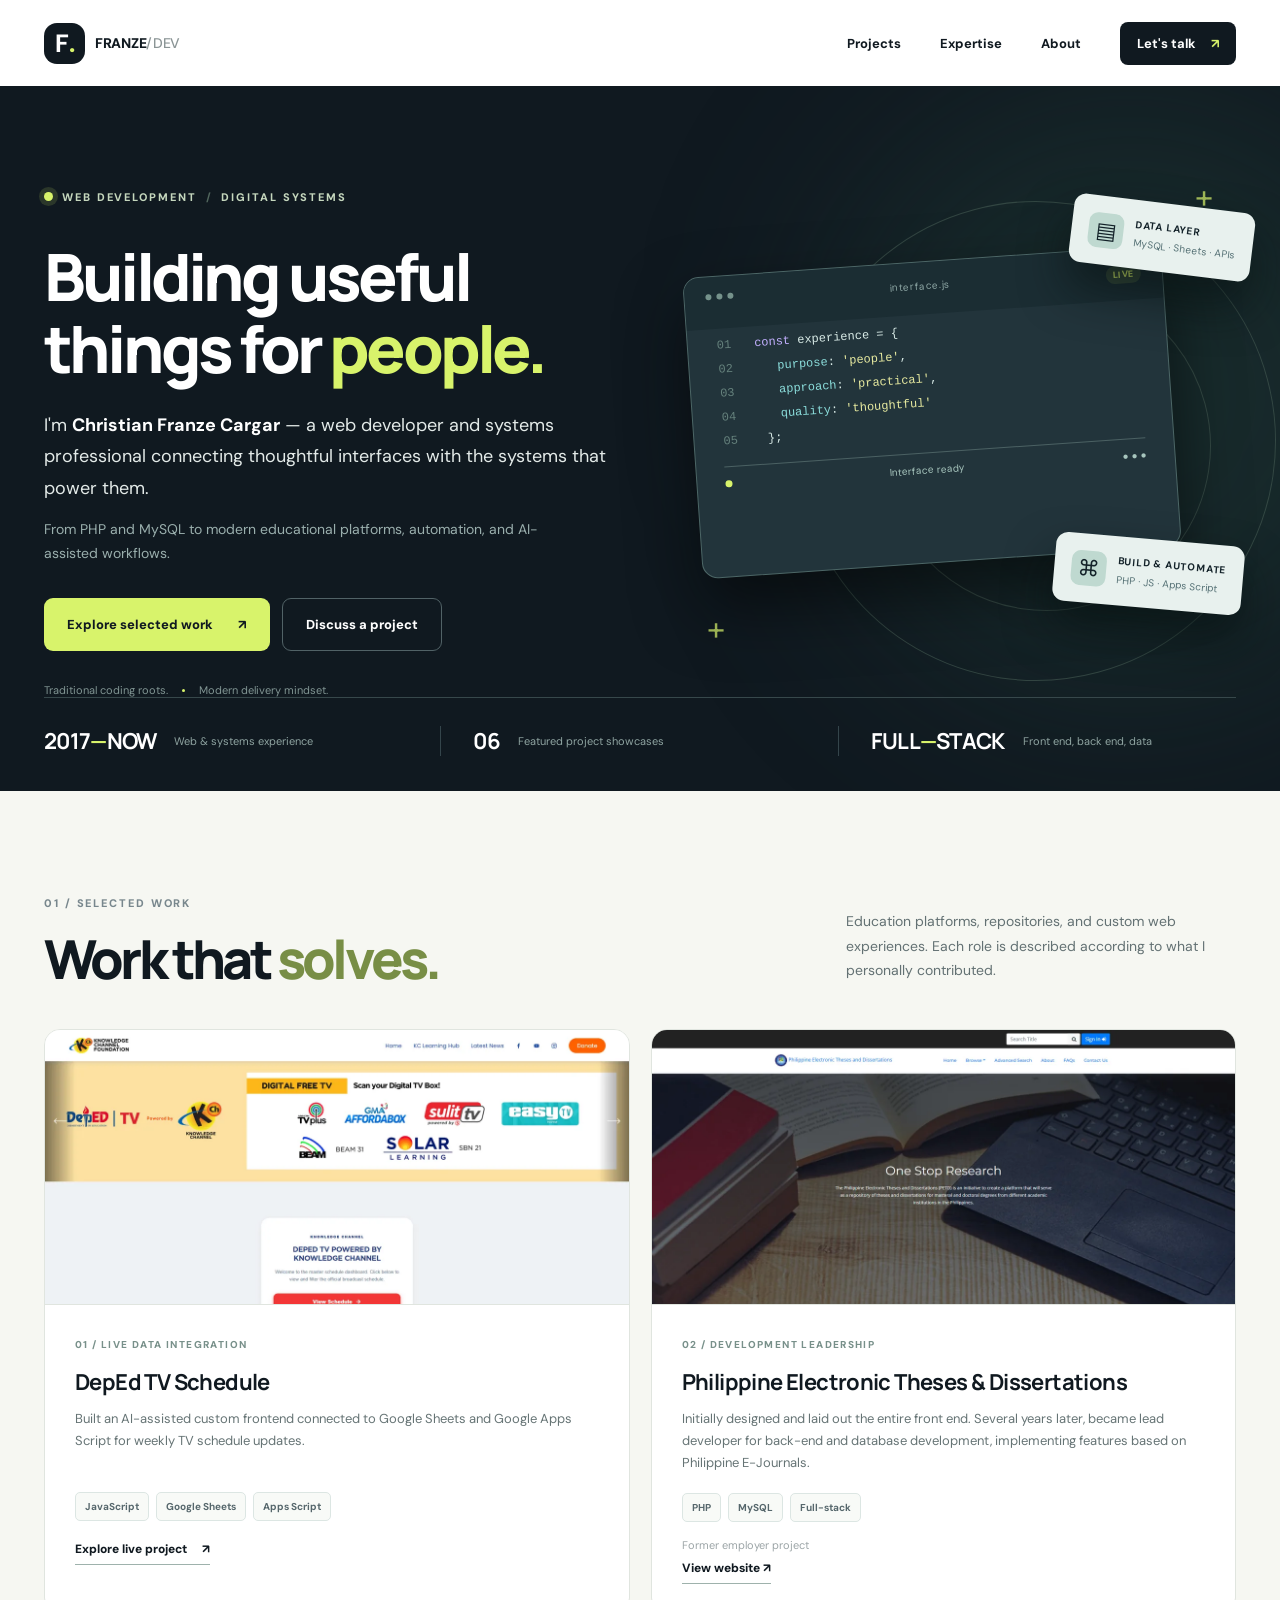
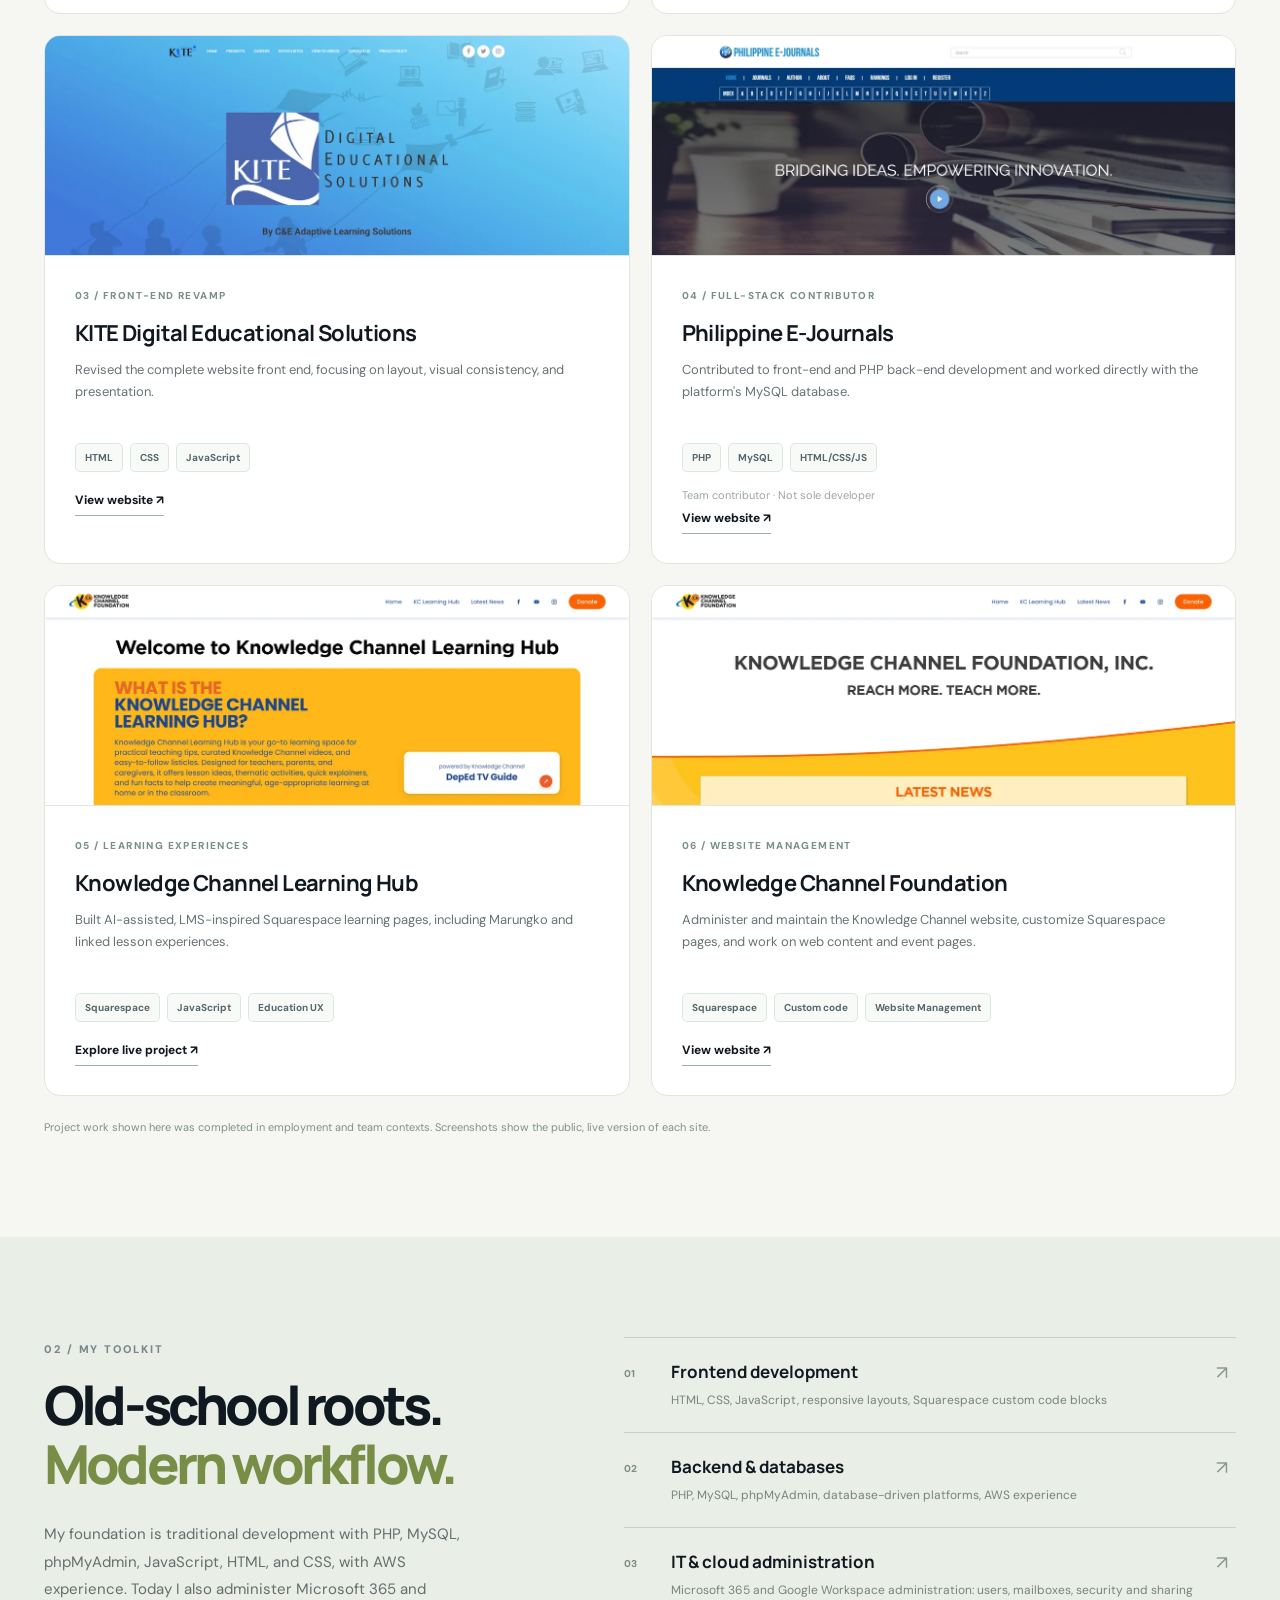
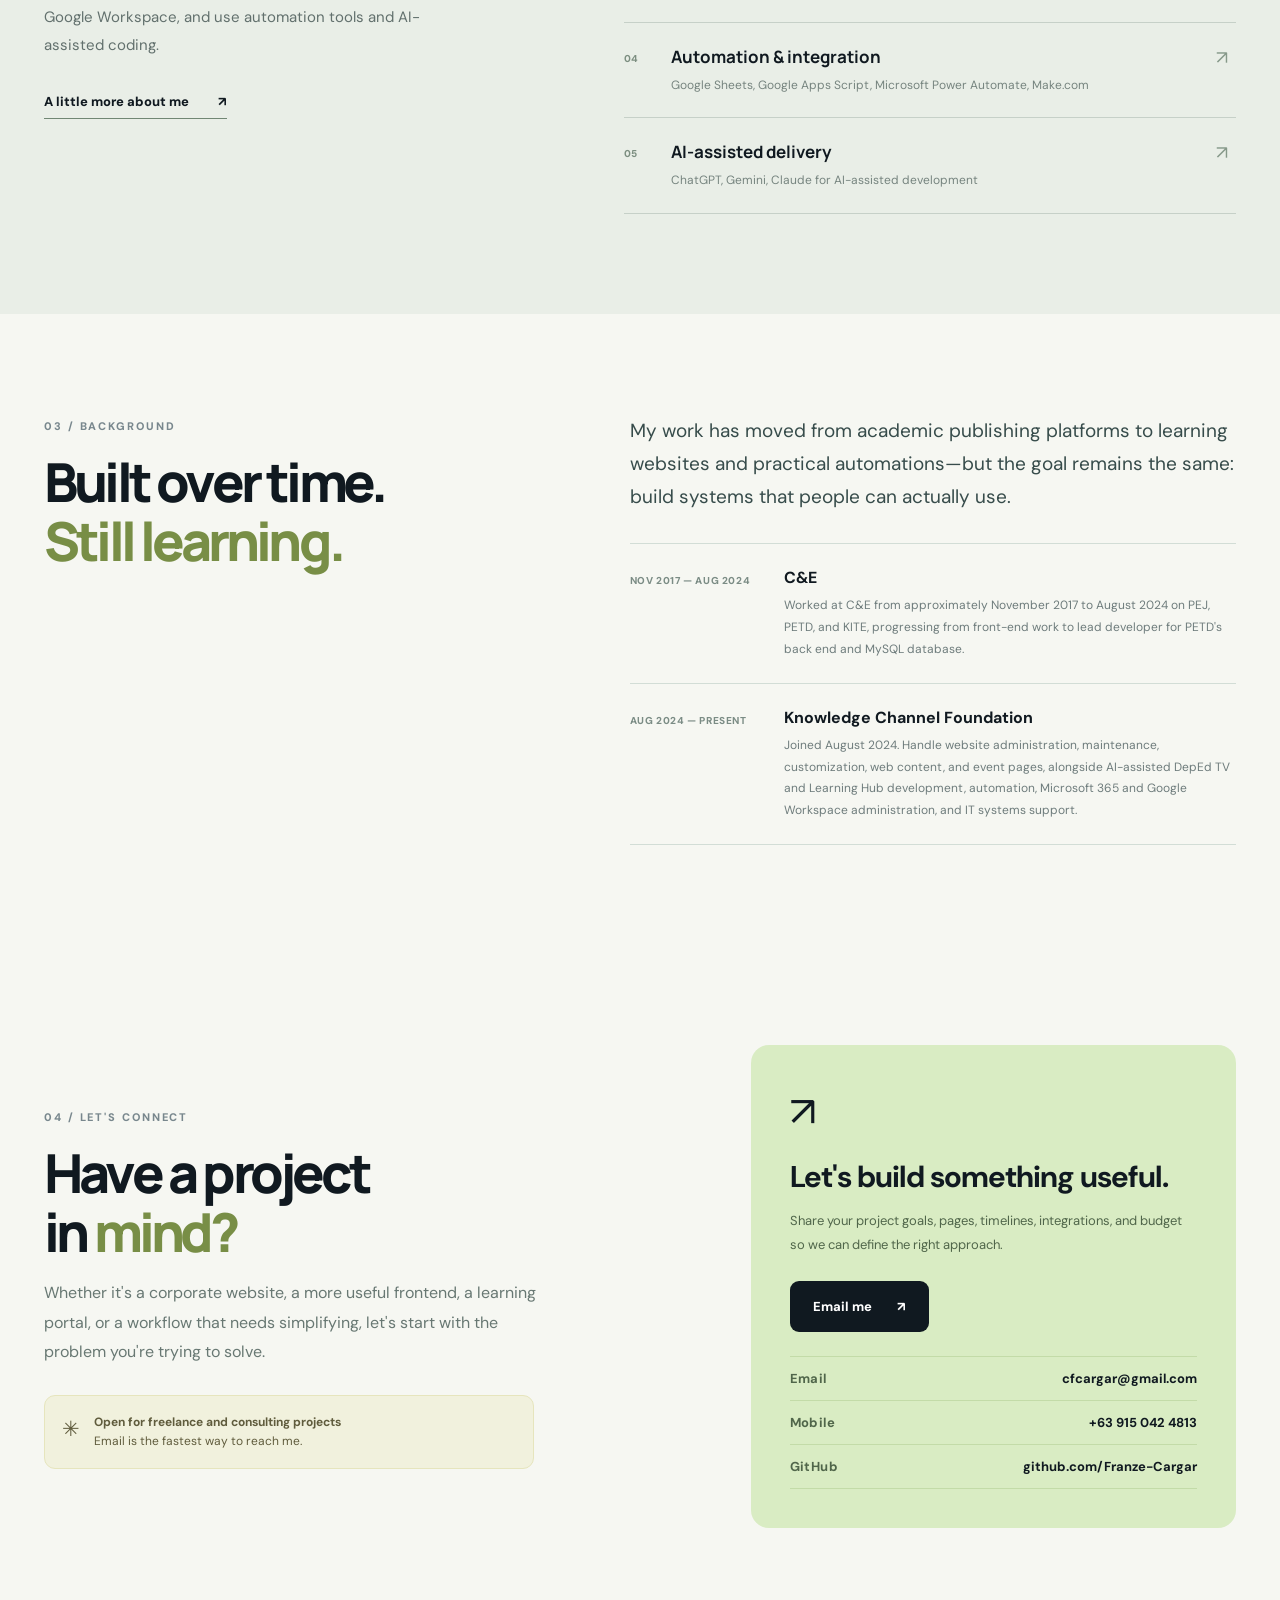
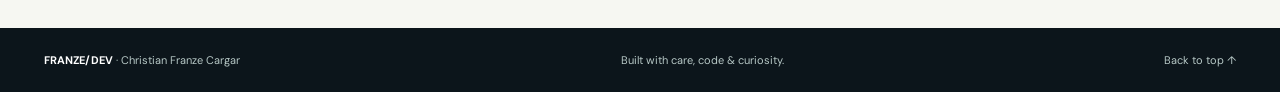
==== commit 0d48f19f: "Add PETD live link and contact details Co-Authored-By: Claude Opus 5.5 <noreply@anthropic.com> Claud" ====
--- a/index.html
+++ b/index.html
@@ -216,6 +216,13 @@
                   <span>PHP</span><span>MySQL</span><span>Full-stack</span>
                 </div>
                 <span class="project-note">Former employer project</span>
+                <a
+                  href="https://petd.ph"
+                  target="_blank"
+                  rel="noopener noreferrer"
+                  class="project-link"
+                  >View website ↗</a
+                >
               </div>
             </article>
           </div>
@@ -521,9 +528,8 @@
             <div class="contact-warning">
               <span aria-hidden="true">✳</span>
               <div>
-                <strong>Open for select collaborations</strong><br />For
-                introductions, please reach out through the colleague who shared
-                this portfolio, or explore my GitHub profile below.
+                <strong>Open for freelance and consulting projects</strong><br />Email
+                is the fastest way to reach me.
               </div>
             </div>
           </div>
@@ -534,13 +540,28 @@
               Share your project goals, pages, timelines, integrations, and
               budget so we can define the right approach.
             </p>
-            <a
-              href="https://github.com/Franze-Cargar"
-              target="_blank"
-              rel="noopener noreferrer"
-              class="btn btn-dark"
-              >View my GitHub profile <span>↗</span></a
+            <a href="mailto:cfcargar@gmail.com" class="btn btn-dark"
+              >Email me <span aria-hidden="true">↗</span></a
             >
+            <ul class="contact-lines">
+              <li>
+                <span>Email</span
+                ><a href="mailto:cfcargar@gmail.com">cfcargar@gmail.com</a>
+              </li>
+              <li>
+                <span>Mobile</span
+                ><a href="tel:+639150424813">+63 915 042 4813</a>
+              </li>
+              <li>
+                <span>GitHub</span
+                ><a
+                  href="https://github.com/Franze-Cargar"
+                  target="_blank"
+                  rel="noopener noreferrer"
+                  >github.com/Franze-Cargar</a
+                >
+              </li>
+            </ul>
           </div>
         </div>
       </section>
--- a/assets/styles.css
+++ b/assets/styles.css
@@ -16,3 +16,4 @@
 @media(prefers-reduced-motion:reduce){:root{scroll-behavior:auto}*,*:before,*:after{transition:none!important;animation:none!important}}
 
 .preview-shot{background:#e9ede8}.preview-shot img{position:absolute;inset:0;width:100%;height:100%;object-fit:cover;object-position:top center;display:block;transition:transform .5s ease}.project-card:hover .preview-shot img{transform:scale(1.03)}.preview-shot::after{content:"";position:absolute;inset:0;box-shadow:inset 0 -1px 0 #e0e5df;pointer-events:none}
+.contact-lines{list-style:none;margin:24px 0 0;padding:0;border-top:1px solid #c3dba8}.contact-lines li{display:flex;justify-content:space-between;gap:16px;padding:13px 0;border-bottom:1px solid #c3dba8;font-size:13px}.contact-lines span{color:#50664a;font-weight:700;letter-spacing:.4px}.contact-lines a{color:var(--ink);font-weight:700;text-align:right;overflow-wrap:anywhere}.contact-lines a:hover{text-decoration:underline}
